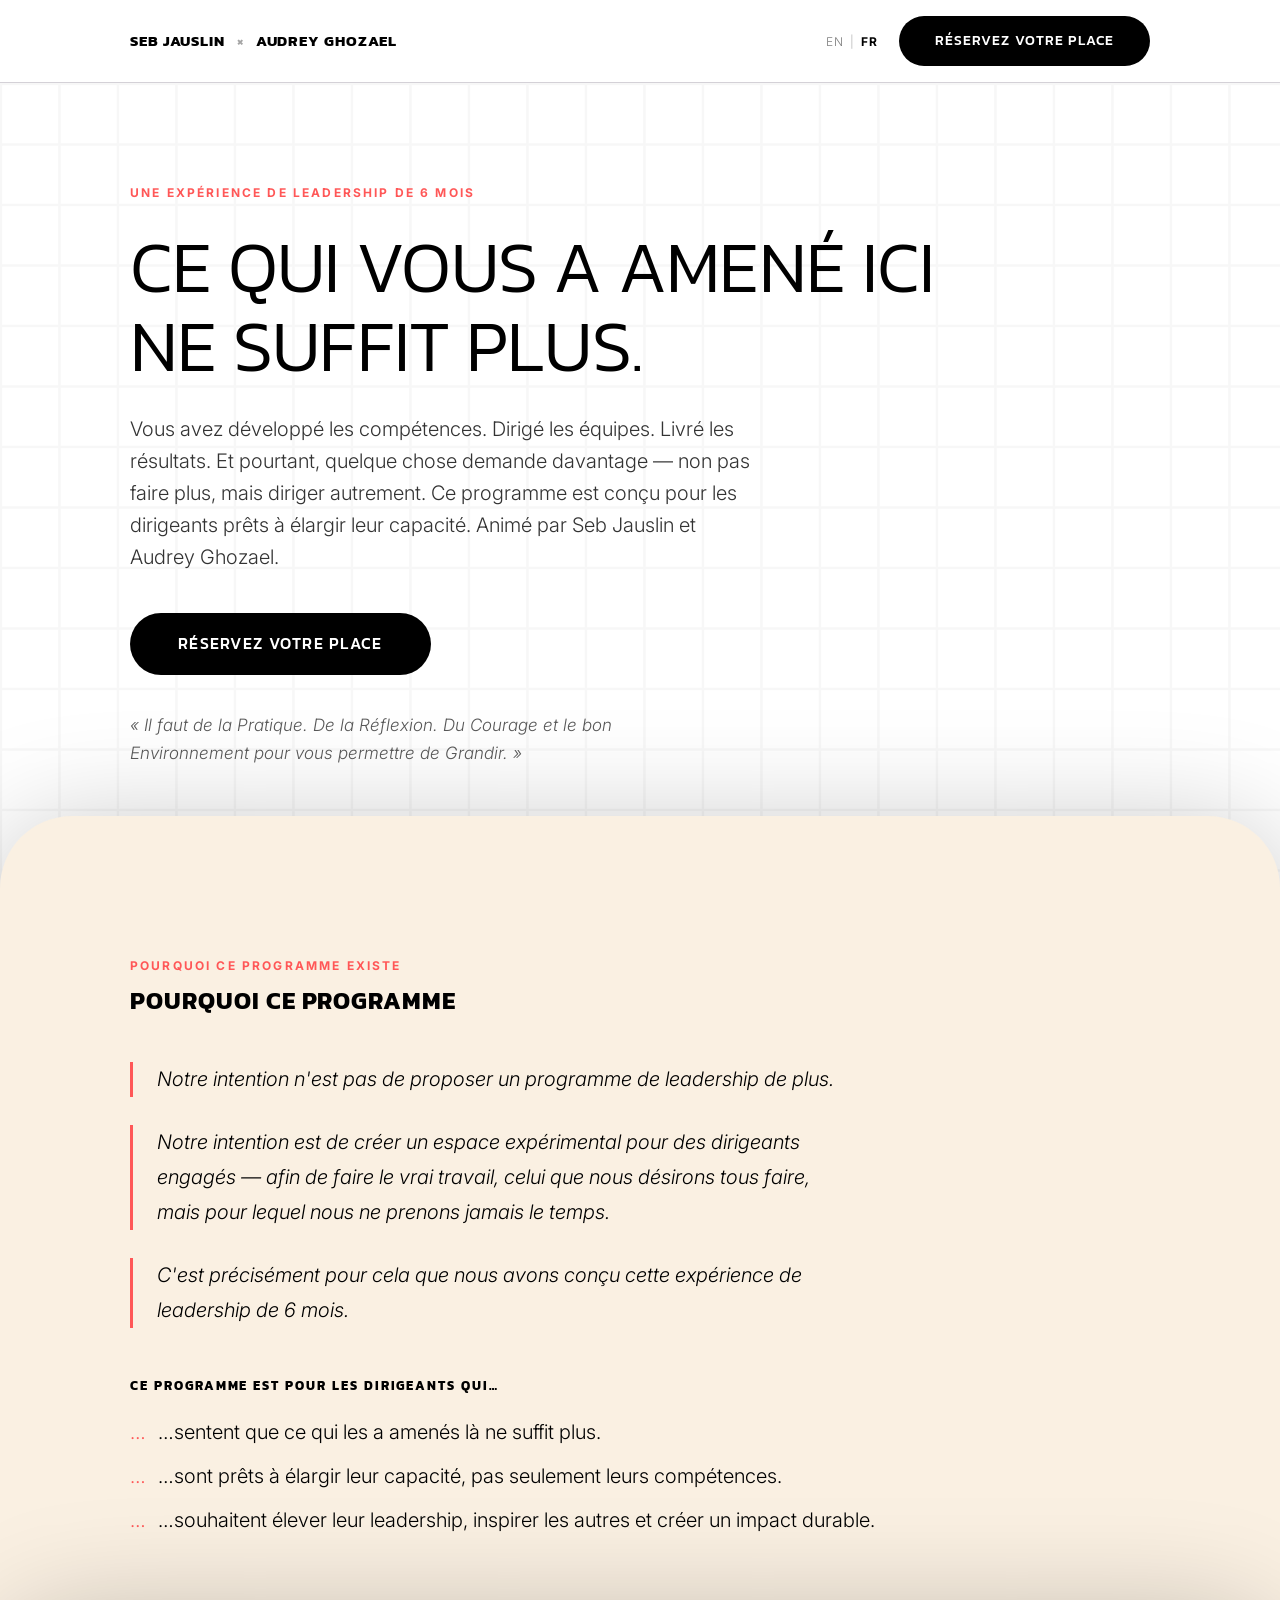
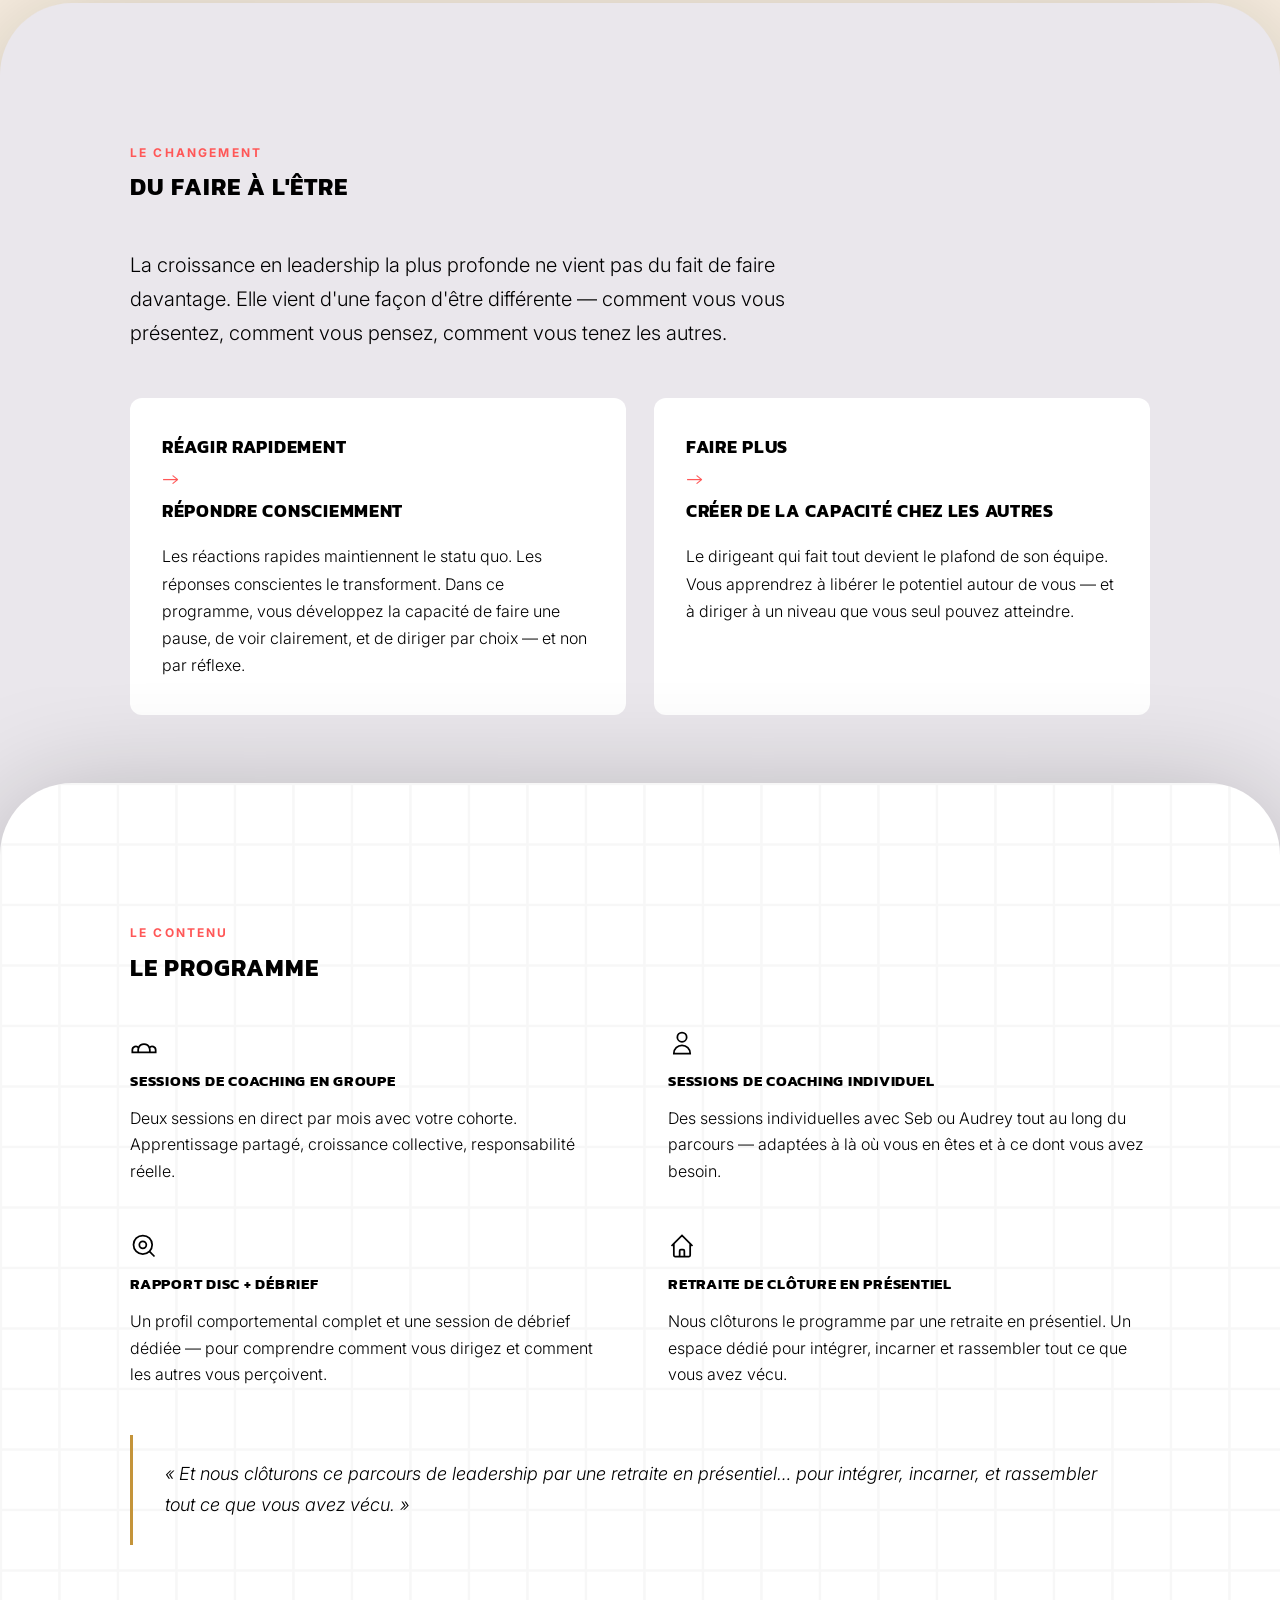
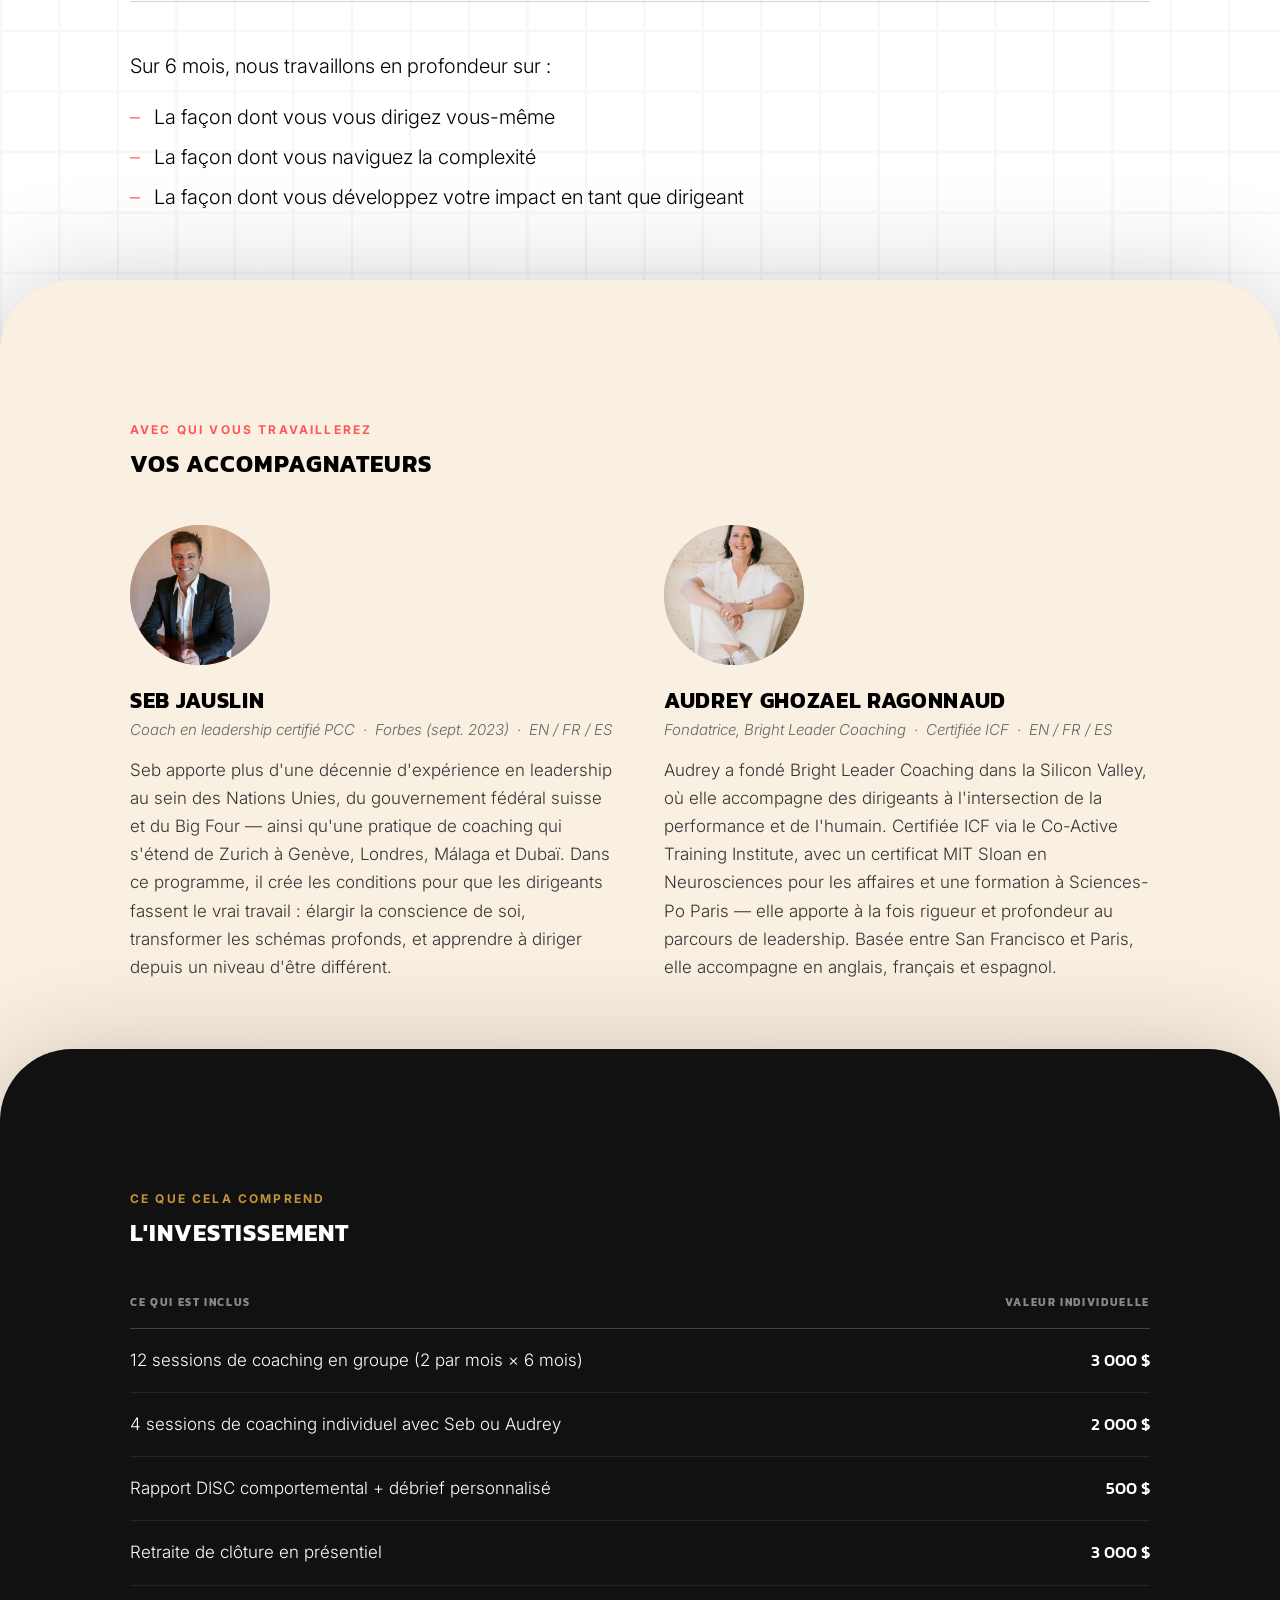
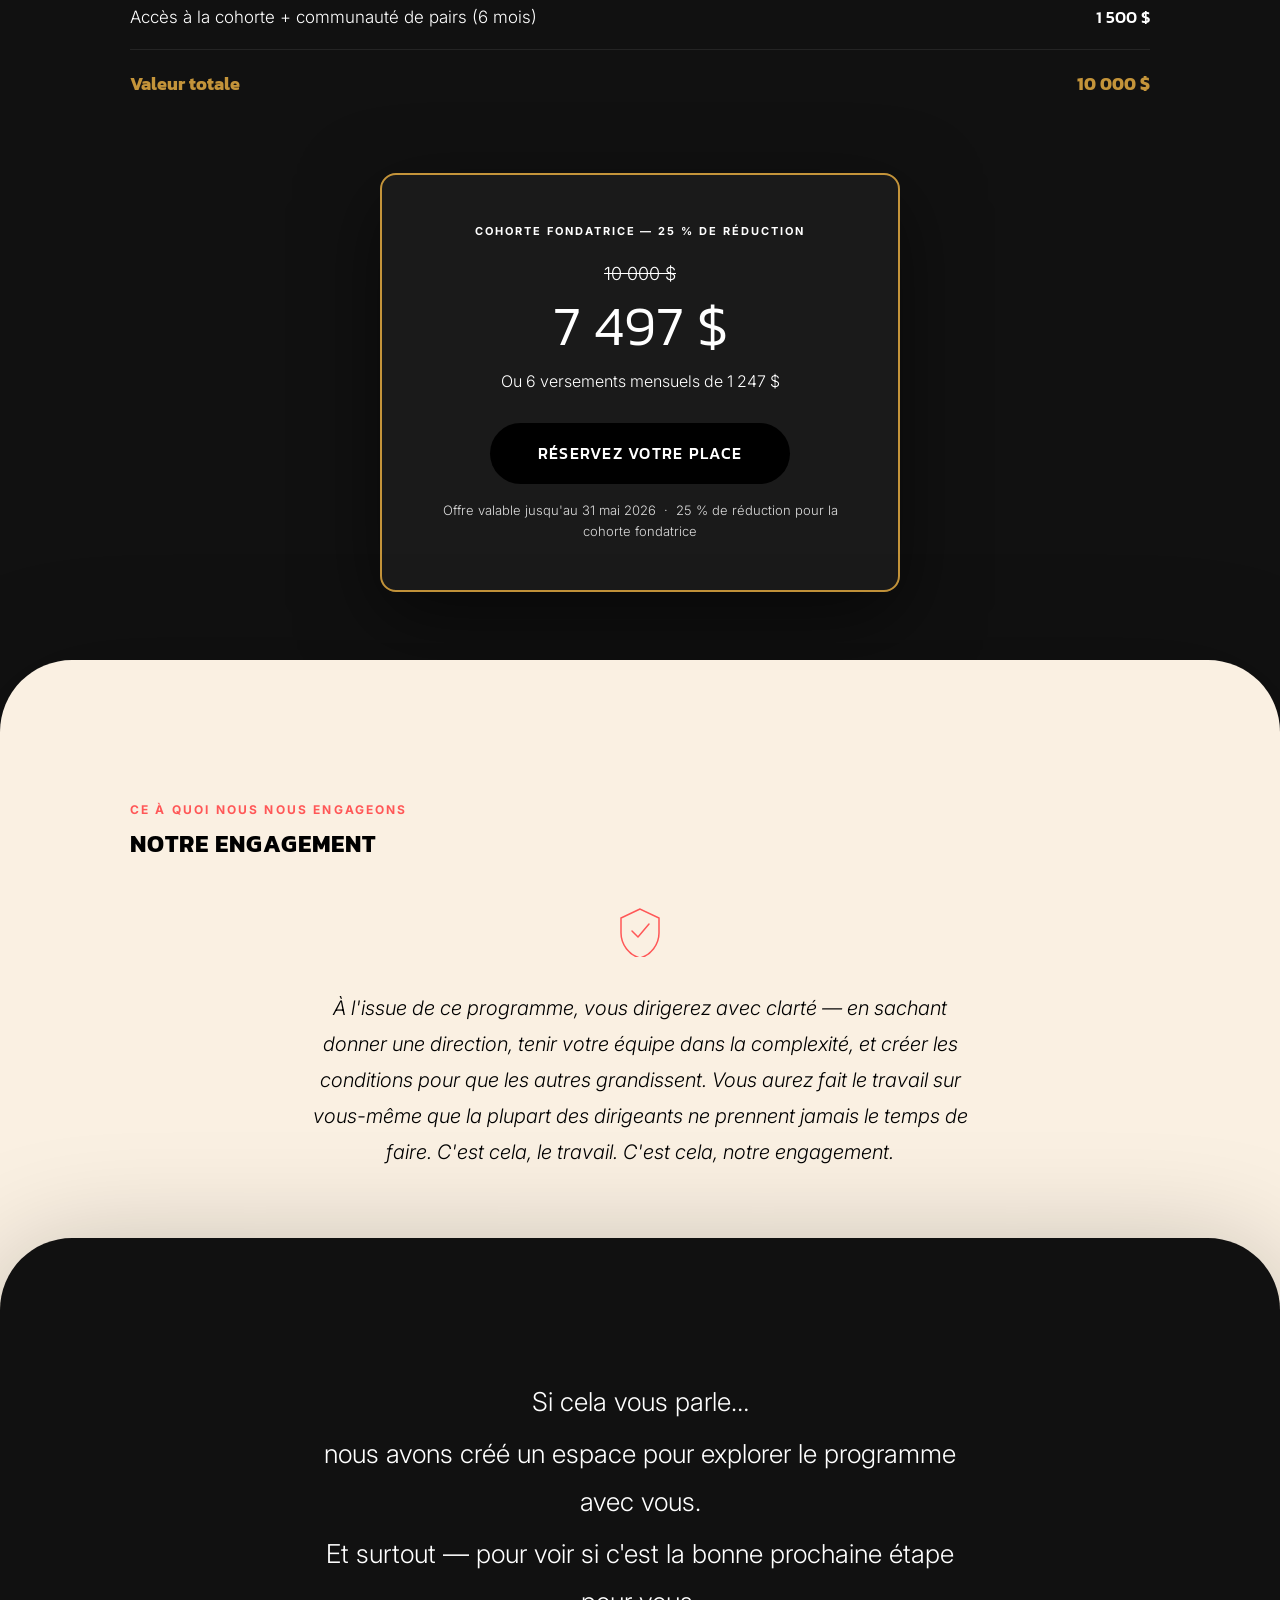
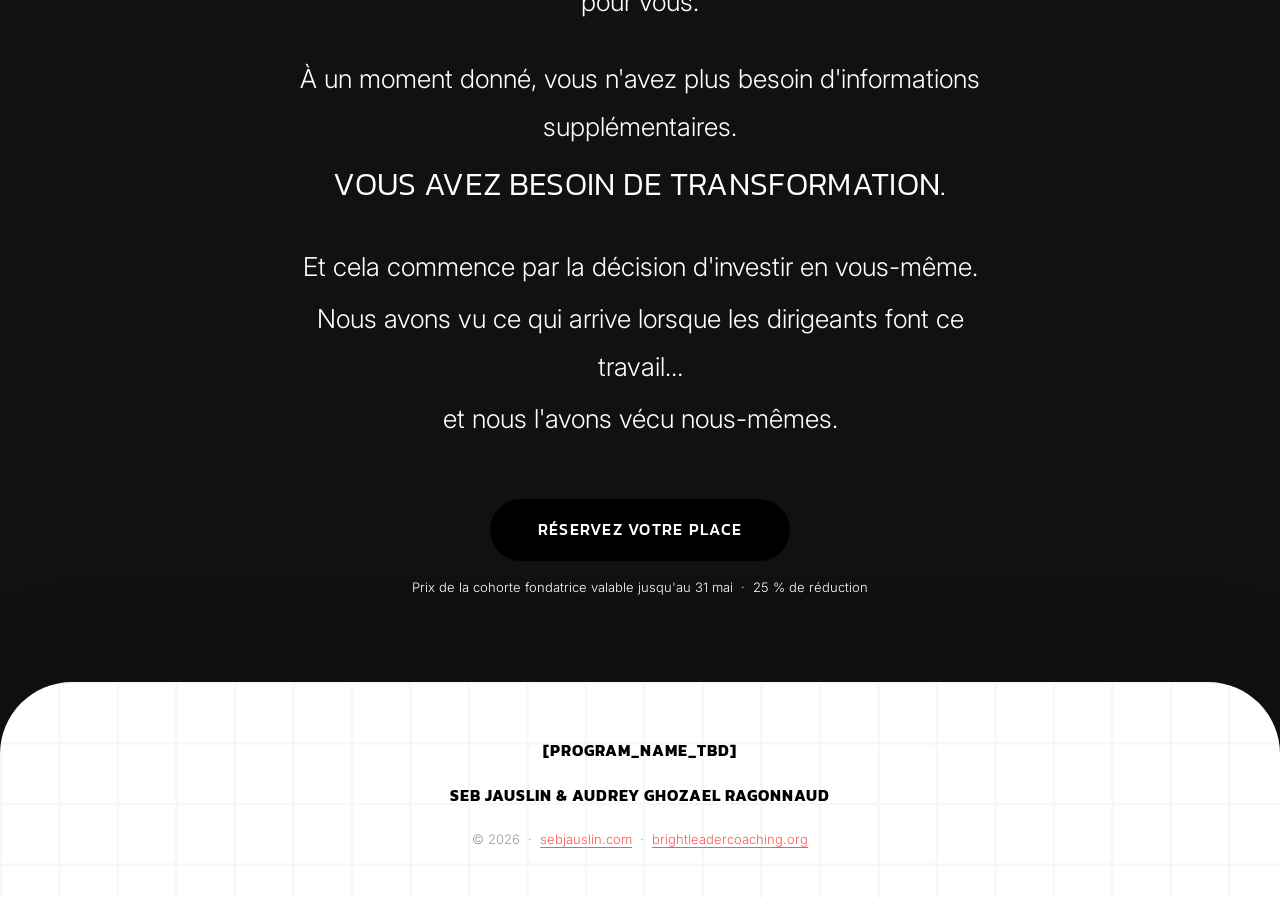
==== fr/index.html @ ff9fa248 "New design focusing on 6 Month program Sales Page. Reestructure and French page" ====
<!DOCTYPE html>
<html lang="fr">
<head>
  <meta charset="UTF-8">
  <meta name="viewport" content="width=device-width, initial-scale=1.0">
  <title>[PROGRAM_NAME_TBD] — Seb Jauslin &amp; Audrey Ghozael</title>
  <meta name="description" content="Une expérience de leadership de 6 mois pour les dirigeants prêts à développer leur capacité. Animée par Seb Jauslin et Audrey Ghozael Ragonnaud.">

  <!-- Fonts: Kanit (headings/buttons) + Inter (body) -->
  <link rel="preconnect" href="https://fonts.googleapis.com">
  <link rel="preconnect" href="https://fonts.gstatic.com" crossorigin>
  <link href="https://fonts.googleapis.com/css2?family=Kanit:ital,wght@0,300;0,500;0,700;1,300&family=Inter:wght@300;400;700&display=swap" rel="stylesheet">

  <link rel="stylesheet" href="../styles.css">
</head>
<body>

  <!-- BARRE D'ANNONCE -->
  <div class="announcement-bar" role="status" aria-live="polite">
    <div class="announcement-bar__inner">
      <span class="announcement-bar__text">Cohorte fondatrice — 25&nbsp;% de réduction jusqu'au 31 mai 2026</span>
      <span class="mini-countdown" data-countdown aria-label="Temps restant"></span>
      <a href="[CHECKOUT_URL_TBD]" class="announcement-bar__cta">RÉSERVEZ VOTRE PLACE →</a>
      <button class="announcement-bar__dismiss" aria-label="Fermer l'annonce">×</button>
    </div>
  </div>

  <!-- EN-TÊTE -->
  <header class="site-header" role="banner">
    <div class="container">
      <span class="site-wordmark" aria-label="Seb Jauslin et Audrey Ghozael">
        SEB JAUSLIN <span class="separator" aria-hidden="true">×</span> AUDREY GHOZAEL
      </span>
      <div class="site-header__nav">
        <div class="lang-switcher" aria-label="Langue">
          <a href="../index.html" lang="en" hreflang="en">EN</a>
          <span class="lang-switcher__sep" aria-hidden="true">|</span>
          <strong aria-current="true">FR</strong>
        </div>
        <a href="[CHECKOUT_URL_TBD]" class="btn">RÉSERVEZ VOTRE PLACE</a>
      </div>
    </div>
  </header>

  <main>

    <!-- =================== HERO =================== -->
    <section id="hero" class="section section--white" aria-labelledby="hero-heading">
      <div class="container">

        <p class="eyebrow hero__eyebrow">Une expérience de leadership de 6 mois</p>

        <h1 id="hero-heading" class="hero__h1">
          Ce qui vous a amené ici<br>
          ne suffit plus.
        </h1>

        <p class="hero__sub">
          Vous avez développé les compétences. Dirigé les équipes. Livré les résultats.
          Et pourtant, quelque chose demande davantage — non pas faire plus, mais diriger autrement.
          Ce programme est conçu pour les dirigeants prêts à élargir leur capacité.
          Animé par Seb Jauslin et Audrey Ghozael.
        </p>

        <a href="[CHECKOUT_URL_TBD]" class="btn btn--large">RÉSERVEZ VOTRE PLACE</a>

        <blockquote class="hero__quote">
          « Il faut de la Pratique. De la Réflexion. Du Courage et le bon Environnement pour vous permettre de Grandir. »
        </blockquote>

      </div>
    </section>

    <!-- =================== MANIFESTE =================== -->
    <section id="manifesto" class="section section--cream section--stacked" aria-labelledby="manifesto-heading">
      <div class="container">

        <div class="section__header">
          <p class="eyebrow">Pourquoi ce programme existe</p>
          <h2 id="manifesto-heading">POURQUOI CE PROGRAMME</h2>
        </div>

        <div class="manifesto__quotes">
          <blockquote>Notre intention n'est pas de proposer un programme de leadership de plus.</blockquote>
          <blockquote>Notre intention est de créer un espace expérimental pour des dirigeants engagés — afin de faire le vrai travail, celui que nous désirons tous faire, mais pour lequel nous ne prenons jamais le temps.</blockquote>
          <blockquote>C'est précisément pour cela que nous avons conçu cette expérience de leadership de 6 mois.</blockquote>
        </div>

        <div class="this-is-for">
          <p class="this-is-for__title">Ce programme est pour les dirigeants qui…</p>
          <ul class="this-is-for__list" role="list">
            <li>…sentent que ce qui les a amenés là ne suffit plus.</li>
            <li>…sont prêts à élargir leur capacité, pas seulement leurs compétences.</li>
            <li>…souhaitent élever leur leadership, inspirer les autres et créer un impact durable.</li>
          </ul>
        </div>

      </div>
    </section>

    <!-- =================== DU FAIRE À L'ÊTRE =================== -->
    <section id="being" class="section section--lavender section--stacked" aria-labelledby="being-heading">
      <div class="container">

        <div class="section__header">
          <p class="eyebrow">Le changement</p>
          <h2 id="being-heading">DU FAIRE À L'ÊTRE</h2>
        </div>

        <p class="being__intro">
          La croissance en leadership la plus profonde ne vient pas du fait de faire davantage.
          Elle vient d'une façon d'être différente — comment vous vous présentez, comment vous pensez, comment vous tenez les autres.
        </p>

        <div class="shift-cards">

          <div class="shift-card">
            <div class="shift-card__headline">
              Réagir rapidement
              <span class="shift-card__arrow">→</span>
              Répondre consciemment
            </div>
            <p>
              Les réactions rapides maintiennent le statu quo. Les réponses conscientes le transforment.
              Dans ce programme, vous développez la capacité de faire une pause, de voir clairement, et de diriger par choix — et non par réflexe.
            </p>
          </div>

          <div class="shift-card">
            <div class="shift-card__headline">
              Faire plus
              <span class="shift-card__arrow">→</span>
              Créer de la capacité chez les autres
            </div>
            <p>
              Le dirigeant qui fait tout devient le plafond de son équipe.
              Vous apprendrez à libérer le potentiel autour de vous — et à diriger à un niveau que vous seul pouvez atteindre.
            </p>
          </div>

        </div>
      </div>
    </section>

    <!-- =================== LE PROGRAMME =================== -->
    <section id="inside" class="section section--white section--stacked" aria-labelledby="inside-heading">
      <div class="container">

        <div class="section__header">
          <p class="eyebrow">Le contenu</p>
          <h2 id="inside-heading">LE PROGRAMME</h2>
        </div>

        <div class="program-grid">

          <div class="program-item">
            <svg class="program-item__icon" viewBox="0 0 24 24" fill="none" stroke="currentColor" stroke-width="1.5" aria-hidden="true">
              <path d="M17 20h5v-2a3 3 0 00-5.356-1.857M17 20H7m10 0v-2c0-.656-.126-1.283-.356-1.857M7 20H2v-2a3 3 0 015.356-1.857M7 20v-2c0-.656.126-1.283.356-1.857m0 0a5.002 5.002 0 019.288 0"/>
            </svg>
            <div class="program-item__title">Sessions de coaching en groupe</div>
            <p>Deux sessions en direct par mois avec votre cohorte. Apprentissage partagé, croissance collective, responsabilité réelle.</p>
          </div>

          <div class="program-item">
            <svg class="program-item__icon" viewBox="0 0 24 24" fill="none" stroke="currentColor" stroke-width="1.5" aria-hidden="true">
              <path d="M16 7a4 4 0 11-8 0 4 4 0 018 0zM12 14a7 7 0 00-7 7h14a7 7 0 00-7-7z"/>
            </svg>
            <div class="program-item__title">Sessions de coaching individuel</div>
            <p>Des sessions individuelles avec Seb ou Audrey tout au long du parcours — adaptées à là où vous en êtes et à ce dont vous avez besoin.</p>
          </div>

          <div class="program-item">
            <svg class="program-item__icon" viewBox="0 0 24 24" fill="none" stroke="currentColor" stroke-width="1.5" aria-hidden="true">
              <circle cx="11" cy="11" r="8"/><path d="M21 21l-4.35-4.35"/><circle cx="11" cy="11" r="3"/>
            </svg>
            <div class="program-item__title">Rapport DISC + débrief</div>
            <p>Un profil comportemental complet et une session de débrief dédiée — pour comprendre comment vous dirigez et comment les autres vous perçoivent.</p>
          </div>

          <div class="program-item">
            <svg class="program-item__icon" viewBox="0 0 24 24" fill="none" stroke="currentColor" stroke-width="1.5" aria-hidden="true">
              <path d="M3 12l2-2m0 0l7-7 7 7M5 10v10a1 1 0 001 1h3m10-11l2 2m-2-2v10a1 1 0 01-1 1h-3m-6 0a1 1 0 001-1v-4a1 1 0 011-1h2a1 1 0 011 1v4a1 1 0 001 1m-6 0h6"/>
            </svg>
            <div class="program-item__title">Retraite de clôture en présentiel</div>
            <p>Nous clôturons le programme par une retraite en présentiel. Un espace dédié pour intégrer, incarner et rassembler tout ce que vous avez vécu.</p>
          </div>

        </div>

        <blockquote class="program-quote">
          « Et nous clôturons ce parcours de leadership par une retraite en présentiel… pour intégrer, incarner, et rassembler tout ce que vous avez vécu. »
        </blockquote>

        <div class="program-pillars">
          <p class="program-pillars__intro">Sur 6 mois, nous travaillons en profondeur sur :</p>
          <ul class="program-pillars__list" role="list">
            <li>La façon dont vous vous dirigez vous-même</li>
            <li>La façon dont vous naviguez la complexité</li>
            <li>La façon dont vous développez votre impact en tant que dirigeant</li>
          </ul>
        </div>

      </div>
    </section>

    <!-- =================== VOS ACCOMPAGNATEURS =================== -->
    <section id="guides" class="section section--cream section--stacked" aria-labelledby="guides-heading">
      <div class="container">

        <div class="section__header">
          <p class="eyebrow">Avec qui vous travaillerez</p>
          <h2 id="guides-heading">VOS ACCOMPAGNATEURS</h2>
        </div>

        <div class="hosts-grid">

          <article class="host-card" aria-label="Seb Jauslin">
            <div class="host-card__photo-wrap">
              <div class="host-card__photo-placeholder" aria-hidden="true">SJ</div>
              <img
                class="host-card__photo"
                src="../assets/seb.jpg"
                alt="Seb Jauslin"
                width="400"
                height="400"
                loading="lazy"
                onerror="this.style.display='none'"
              >
            </div>
            <h3 class="host-card__name">Seb Jauslin</h3>
            <p class="host-card__creds">Coach en leadership certifié PCC &nbsp;·&nbsp; Forbes (sept. 2023) &nbsp;·&nbsp; EN / FR / ES</p>
            <p class="host-card__bio">
              Seb apporte plus d'une décennie d'expérience en leadership au sein des Nations Unies, du gouvernement fédéral suisse et du Big Four — ainsi qu'une pratique de coaching qui s'étend de Zurich à Genève, Londres, Málaga et Dubaï.
              Dans ce programme, il crée les conditions pour que les dirigeants fassent le vrai travail : élargir la conscience de soi, transformer les schémas profonds, et apprendre à diriger depuis un niveau d'être différent.
            </p>
          </article>

          <article class="host-card" aria-label="Audrey Ghozael Ragonnaud">
            <div class="host-card__photo-wrap">
              <div class="host-card__photo-placeholder" aria-hidden="true">AG</div>
              <img
                class="host-card__photo"
                src="../assets/audrey.jpg"
                alt="Audrey Ghozael Ragonnaud"
                width="400"
                height="400"
                loading="lazy"
                onerror="this.style.display='none'"
              >
            </div>
            <h3 class="host-card__name">Audrey Ghozael Ragonnaud</h3>
            <p class="host-card__creds">Fondatrice, Bright Leader Coaching &nbsp;·&nbsp; Certifiée ICF &nbsp;·&nbsp; EN / FR / ES</p>
            <p class="host-card__bio">
              Audrey a fondé Bright Leader Coaching dans la Silicon Valley, où elle accompagne des dirigeants à l'intersection de la performance et de l'humain.
              Certifiée ICF via le Co-Active Training Institute, avec un certificat MIT Sloan en Neurosciences pour les affaires et une formation à Sciences-Po Paris — elle apporte à la fois rigueur et profondeur au parcours de leadership.
              Basée entre San Francisco et Paris, elle accompagne en anglais, français et espagnol.
            </p>
          </article>

        </div>
      </div>
    </section>

    <!-- =================== L'INVESTISSEMENT =================== -->
    <section id="investment" class="section section--dark section--stacked" aria-labelledby="investment-heading">
      <div class="container">

        <div class="section__header">
          <p class="eyebrow">Ce que cela comprend</p>
          <h2 id="investment-heading">L'INVESTISSEMENT</h2>
        </div>

        <table class="value-stack" aria-label="Détail de la valeur du programme">
          <thead>
            <tr>
              <th scope="col">Ce qui est inclus</th>
              <th scope="col">Valeur individuelle</th>
            </tr>
          </thead>
          <tbody>
            <tr>
              <td>12 sessions de coaching en groupe (2 par mois &times; 6 mois)</td>
              <td>3&nbsp;000&nbsp;$</td>
            </tr>
            <tr>
              <td>4 sessions de coaching individuel avec Seb ou Audrey</td>
              <td>2&nbsp;000&nbsp;$</td>
            </tr>
            <tr>
              <td>Rapport DISC comportemental + débrief personnalisé</td>
              <td>500&nbsp;$</td>
            </tr>
            <tr>
              <td>Retraite de clôture en présentiel</td>
              <td>3&nbsp;000&nbsp;$</td>
            </tr>
            <tr>
              <td>Accès à la cohorte + communauté de pairs (6 mois)</td>
              <td>1&nbsp;500&nbsp;$</td>
            </tr>
          </tbody>
          <tfoot>
            <tr class="total">
              <td>Valeur totale</td>
              <td>10&nbsp;000&nbsp;$</td>
            </tr>
          </tfoot>
        </table>

        <div class="price-card">
          <p class="price-card__label">Cohorte fondatrice &mdash; 25&nbsp;% de réduction</p>
          <p class="price-card__original"><del>10&nbsp;000&nbsp;$</del></p>
          <p class="price-card__price">7&nbsp;497&nbsp;$</p>
          <p class="price-card__plan">Ou 6 versements mensuels de 1&nbsp;247&nbsp;$</p>
          <div class="price-card__countdown">
            <span class="mini-countdown" data-countdown aria-label="Temps restant avant la fin de l'offre"></span>
          </div>
          <a href="[CHECKOUT_URL_TBD]" class="btn btn--large">RÉSERVEZ VOTRE PLACE</a>
          <p class="price-card__caption">Offre valable jusqu'au 31 mai 2026 &nbsp;&middot;&nbsp; 25&nbsp;% de réduction pour la cohorte fondatrice</p>
        </div>

      </div>
    </section>

    <!-- =================== NOTRE ENGAGEMENT =================== -->
    <section id="promise" class="section section--cream section--stacked" aria-labelledby="promise-heading">
      <div class="container">

        <div class="section__header">
          <p class="eyebrow">Ce à quoi nous nous engageons</p>
          <h2 id="promise-heading">NOTRE ENGAGEMENT</h2>
        </div>

        <div class="guarantee">
          <div class="guarantee__icon" aria-hidden="true">
            <svg width="52" height="52" viewBox="0 0 52 52" fill="none" stroke="currentColor" stroke-width="1.5">
              <path d="M26 4L7 13v15c0 11.4 8.1 22.1 19 25 10.9-2.9 19-13.6 19-25V13L26 4z"/>
              <path d="M18 26l6 6 11-13" stroke-linecap="round" stroke-linejoin="round"/>
            </svg>
          </div>
          <blockquote>
            À l'issue de ce programme, vous dirigerez avec clarté — en sachant donner une direction, tenir votre équipe dans la complexité, et créer les conditions pour que les autres grandissent.
            Vous aurez fait le travail sur vous-même que la plupart des dirigeants ne prennent jamais le temps de faire.
            C'est cela, le travail. C'est cela, notre engagement.
          </blockquote>
        </div>

      </div>
    </section>

    <!-- =================== APPEL À L'ACTION FINAL =================== -->
    <section id="final-cta" class="section section--dark section--stacked">
      <div class="container">

        <div class="final-cta__poem">
          <p>Si cela vous parle…</p>
          <p>nous avons créé un espace pour explorer le programme avec vous.</p>
          <p>Et surtout — pour voir si c'est la bonne prochaine étape pour vous.</p>
          <span class="poem__break" aria-hidden="true"></span>
          <p>À un moment donné, vous n'avez plus besoin d'informations supplémentaires.</p>
          <p><strong>Vous avez besoin de transformation.</strong></p>
          <span class="poem__break" aria-hidden="true"></span>
          <p>Et cela commence par la décision d'investir en vous-même.</p>
          <p>Nous avons vu ce qui arrive lorsque les dirigeants font ce travail…</p>
          <p>et nous l'avons vécu nous-mêmes.</p>
        </div>

        <div class="final-cta__actions">
          <a href="[CHECKOUT_URL_TBD]" class="btn btn--large">RÉSERVEZ VOTRE PLACE</a>
          <p class="final-cta__caption">Prix de la cohorte fondatrice valable jusqu'au 31 mai &nbsp;&middot;&nbsp; 25&nbsp;% de réduction</p>
          <div class="final-cta__countdown">
            <span class="mini-countdown" data-countdown aria-label="Temps restant"></span>
          </div>
        </div>

      </div>
    </section>

  </main>

  <!-- =================== PIED DE PAGE =================== -->
  <footer class="site-footer" role="contentinfo">
    <div class="container">
      <p class="site-footer__name">[PROGRAM_NAME_TBD]</p>
      <p class="site-footer__hosts">Seb Jauslin &amp; Audrey Ghozael Ragonnaud</p>
      <p class="site-footer__copy">
        &copy; 2026
        &nbsp;&middot;&nbsp;
        <a href="https://sebjauslin.com" target="_blank" rel="noopener">sebjauslin.com</a>
        &nbsp;&middot;&nbsp;
        <a href="https://brightleadercoaching.org" target="_blank" rel="noopener">brightleadercoaching.org</a>
      </p>
    </div>
  </footer>

  <script src="../script.js"></script>
</body>
</html>
---- styles.css ----
/* ===========================
   DESIGN TOKENS
   =========================== */
:root {
  --white:        #FFFFFF;
  --cream:        #faf0e2;
  --lavender:     #eae7ec;
  --black:        #000000;
  --accent:       #FF5757;
  --accent-dark:  #C21A1A;
  --accent-gold:  #C4943A;
  --dark:         #111111;
  --border:       #D4D1D7;
  --shadow:       0px 17px 117px rgba(0, 0, 0, 0.25);

  --font-heading: 'Kanit', Helvetica, Arial, sans-serif;
  --font-body:    'Inter', Helvetica, Arial, sans-serif;

  --max-w: 1100px;
  --section-pad: 140px;
  --section-pad-mobile: 80px;
  --radius-stack: 72px 72px 0 0;

  --bar-h: 44px;
}

/* ===========================
   RESET
   =========================== */
*, *::before, *::after {
  box-sizing: border-box;
  margin: 0;
  padding: 0;
}

html {
  scroll-behavior: smooth;
}

body {
  font-family: var(--font-body);
  font-weight: 300;
  font-size: 18px;
  line-height: 1.6;
  color: var(--black);
  background: var(--white);
  -webkit-font-smoothing: antialiased;
}

img {
  display: block;
  max-width: 100%;
}

a {
  color: inherit;
  text-decoration: none;
}

/* ===========================
   TYPOGRAPHY
   =========================== */
h1, h2, h3 {
  font-family: var(--font-heading);
  line-height: 1.1;
}

h1 {
  font-weight: 300;
  font-size: clamp(38px, 6vw, 64px);
  text-transform: uppercase;
  letter-spacing: -0.01em;
}

h2 {
  font-weight: 700;
  font-size: clamp(20px, 2.5vw, 24px);
  text-transform: uppercase;
  letter-spacing: 0.04em;
}

p {
  font-family: var(--font-body);
  font-weight: 300;
  font-size: clamp(17px, 1.6vw, 20px);
  line-height: 1.6;
}

/* ===========================
   LAYOUT HELPERS
   =========================== */
.container {
  max-width: var(--max-w);
  margin: 0 auto;
  padding: 0 40px;
}

@media (max-width: 480px) {
  .container {
    padding: 0 24px;
  }
}

/* ===========================
   BUTTON
   =========================== */
.btn {
  display: inline-block;
  background: var(--black);
  color: var(--white);
  font-family: var(--font-heading);
  font-weight: 500;
  font-size: 14px;
  text-transform: uppercase;
  letter-spacing: 0.08em;
  border-radius: 44px;
  padding: 14px 36px;
  border: none;
  cursor: pointer;
  transition: background 0.2s ease, transform 0.15s ease;
  white-space: nowrap;
}

.btn:hover {
  background: var(--accent);
  transform: translateY(-1px);
}

.btn--large {
  font-size: 16px;
  padding: 18px 48px;
}

/* ===========================
   EYEBROW
   =========================== */
.eyebrow {
  font-family: var(--font-body);
  font-weight: 700;
  font-size: 12px;
  text-transform: uppercase;
  letter-spacing: 0.18em;
  color: var(--accent);
}

/* ===========================
   HEADER
   =========================== */
.site-header {
  position: sticky;
  top: var(--bar-h, 44px);
  z-index: 100;
  background: rgba(255, 255, 255, 0.92);
  backdrop-filter: blur(8px);
  -webkit-backdrop-filter: blur(8px);
  border-bottom: 1px solid var(--border);
}

.site-header .container {
  display: flex;
  align-items: center;
  justify-content: space-between;
  gap: 16px;
  padding-top: 16px;
  padding-bottom: 16px;
}

.site-header__logo {
  flex-shrink: 0;
}

.site-header__logo img {
  height: 40px;
  width: auto;
}

@media (max-width: 480px) {
  .site-header .container {
    flex-direction: column;
    align-items: flex-start;
    gap: 12px;
    padding-top: 16px;
    padding-bottom: 16px;
  }

  .site-header__logo img {
    height: 32px;
  }

  .site-header .btn {
    font-size: 12px;
    padding: 11px 24px;
  }
}

/* ===========================
   SECTION BASE + STACKING
   =========================== */
.section {
  position: relative;
  padding: var(--section-pad) 0;
}

.section--white {
  background-color: var(--white);
  background-image: url(assets/grid-tile.png);
  background-repeat: repeat;
}

.section--cream {
  background-color: var(--cream);
}

.section--lavender {
  background-color: var(--lavender);
}

.section--stacked {
  border-radius: var(--radius-stack);
  overflow: hidden;
  margin-top: -72px;
  box-shadow: var(--shadow);
}

@media (max-width: 768px) {
  .section {
    padding: var(--section-pad-mobile) 0;
  }
}

/* ===========================
   HERO SECTION
   =========================== */
#hero {
  padding-top: 100px;
  padding-bottom: 120px;
}

.hero__eyebrow {
  margin-bottom: 24px;
}

.hero__h1 {
  margin-bottom: 28px;
}

.hero__subhead {
  max-width: 620px;
  margin-bottom: 40px;
  color: #333;
}

.hero__meta {
  display: flex;
  align-items: center;
  gap: 10px;
  flex-wrap: wrap;
  margin-top: 16px;
}

.hero__meta-badge {
  display: inline-flex;
  align-items: center;
  gap: 8px;
  background: rgba(0, 0, 0, 0.06);
  border-radius: 100px;
  padding: 8px 18px;
  font-family: var(--font-body);
  font-weight: 400;
  font-size: 14px;
  color: #444;
  letter-spacing: 0.02em;
}

.hero__meta-badge svg {
  flex-shrink: 0;
}

.hero__meta-countdown {
  font-family: var(--font-heading);
  font-weight: 500;
  font-size: 13px;
  text-transform: uppercase;
  letter-spacing: 0.1em;
  color: var(--accent);
  background: rgba(255, 87, 87, 0.08);
  border-radius: 100px;
  padding: 8px 18px;
}

@media (max-width: 768px) {
  #hero {
    padding-top: 60px;
    padding-bottom: 80px;
  }
}

/* ===========================
   HOSTS SECTION
   =========================== */
#hosts .section__header {
  margin-bottom: 56px;
}

.hosts-grid {
  display: grid;
  grid-template-columns: 1fr 1fr;
  gap: 48px;
}

@media (max-width: 768px) {
  .hosts-grid {
    grid-template-columns: 1fr;
    gap: 48px;
  }
}

.host-card {
  display: flex;
  flex-direction: column;
  align-items: flex-start;
  gap: 0;
}

.host-card__photo-wrap {
  position: relative;
  width: 140px;
  height: 140px;
  border-radius: 50%;
  overflow: hidden;
  background: #d4d0cc;
  margin-bottom: 24px;
  flex-shrink: 0;
}

.host-card__photo {
  position: absolute;
  inset: 0;
  width: 100%;
  height: 100%;
  object-fit: cover;
}

.host-card__photo-placeholder {
  width: 100%;
  height: 100%;
  display: flex;
  align-items: center;
  justify-content: center;
  font-family: var(--font-heading);
  font-weight: 700;
  font-size: 36px;
  color: rgba(0,0,0,0.25);
  background: #ccc9c4;
}

.host-card__name {
  font-family: var(--font-heading);
  font-weight: 700;
  font-size: 22px;
  text-transform: uppercase;
  letter-spacing: 0.03em;
  margin-bottom: 6px;
}

.host-card__creds {
  font-family: var(--font-body);
  font-weight: 300;
  font-style: italic;
  font-size: 15px;
  color: #666;
  margin-bottom: 16px;
  line-height: 1.4;
}

.host-card__bio {
  font-size: 17px;
  line-height: 1.65;
  color: #333;
}

/* ===========================
   ABOUT / EVENT SECTION
   =========================== */
#event .section__header {
  margin-bottom: 40px;
}

.event__intro {
  max-width: 720px;
  margin-bottom: 56px;
  font-size: 18px;
  line-height: 1.7;
  color: #333;
}

.takeaways-label {
  font-family: var(--font-heading);
  font-weight: 700;
  font-size: 14px;
  text-transform: uppercase;
  letter-spacing: 0.14em;
  color: var(--black);
  margin-bottom: 28px;
}

.takeaways-list {
  list-style: none;
  display: flex;
  flex-direction: column;
  gap: 20px;
  margin-bottom: 64px;
}

.takeaways-list li {
  display: flex;
  align-items: flex-start;
  gap: 16px;
  font-size: 18px;
  line-height: 1.6;
  color: #333;
}

.takeaways-list li svg {
  flex-shrink: 0;
  margin-top: 3px;
}

.event__cta {
  display: flex;
  flex-direction: column;
  align-items: center;
  gap: 16px;
  text-align: center;
}

.event__cta-meta {
  font-family: var(--font-body);
  font-weight: 300;
  font-size: 15px;
  color: #666;
  letter-spacing: 0.04em;
}

/* ===========================
   FOOTER
   =========================== */
.site-footer {
  position: relative;
  z-index: 10;
  padding: 56px 0 48px;
  border-radius: var(--radius-stack);
  overflow: hidden;
  margin-top: -72px;
  box-shadow: var(--shadow);
  background-color: var(--white);
  background-image: url(assets/grid-tile.png);
  background-repeat: repeat;
}

.site-footer .container {
  display: flex;
  flex-direction: column;
  align-items: center;
  gap: 16px;
  text-align: center;
}

.site-footer__logo img {
  height: 36px;
  width: auto;
  margin-bottom: 8px;
}

.site-footer__hosts {
  font-family: var(--font-heading);
  font-weight: 700;
  font-size: 16px;
  text-transform: uppercase;
  letter-spacing: 0.06em;
  color: var(--black);
}

.site-footer__sub {
  font-family: var(--font-body);
  font-weight: 300;
  font-size: 14px;
  color: #666;
  letter-spacing: 0.04em;
}

.site-footer__link {
  font-family: var(--font-body);
  font-size: 14px;
  font-weight: 400;
  color: var(--accent);
  text-decoration: underline;
  text-underline-offset: 3px;
}

.site-footer__link:hover {
  color: var(--accent-dark);
}

.site-footer__copy {
  font-size: 13px;
  color: #999;
  margin-top: 4px;
}

/* ===========================
   SECTION HEADER UTILITY
   =========================== */
.section__header {
  margin-bottom: 48px;
}

.section__header .eyebrow {
  margin-bottom: 12px;
}

.section__header h2 {
  margin-bottom: 0;
}

/* ===========================
   Z-INDEX STACKING ORDER
   =========================== */
#hero        { z-index: 1; }
#manifesto   { z-index: 2; }
#being       { z-index: 3; }
#inside      { z-index: 4; }
#guides      { z-index: 5; }
#investment  { z-index: 6; }
#promise     { z-index: 7; }
#final-cta   { z-index: 8; }
.site-footer { z-index: 9; }

/* ===========================
   RESPONSIVE TWEAKS
   =========================== */
@media (max-width: 768px) {
  .hero__meta {
    flex-direction: column;
    align-items: flex-start;
  }

  .hosts-grid {
    grid-template-columns: 1fr;
  }

  .shift-cards {
    grid-template-columns: 1fr;
  }

  .program-grid {
    grid-template-columns: 1fr;
    gap: 32px;
  }
}

@media (max-width: 480px) {
  .announcement-bar__cta {
    display: none;
  }

  .price-card {
    padding: 32px 20px;
  }
}

@media (min-width: 1280px) {
  .hero__h1 {
    font-size: 72px;
  }
}

body {
  padding-top: var(--bar-h, 44px);
}

/* ===========================
   ANNOUNCEMENT BAR
   =========================== */
.announcement-bar {
  position: fixed;
  top: 0;
  left: 0;
  right: 0;
  z-index: 200;
  background: var(--dark);
  color: var(--white);
  font-family: var(--font-body);
  font-size: 13px;
  font-weight: 300;
}

.announcement-bar__inner {
  display: flex;
  align-items: center;
  justify-content: center;
  gap: 16px;
  flex-wrap: wrap;
  padding: 10px 40px;
}

.announcement-bar__text {
  white-space: nowrap;
}

.announcement-bar__cta {
  display: inline-block;
  font-family: var(--font-heading);
  font-size: 11px;
  font-weight: 500;
  text-transform: uppercase;
  letter-spacing: 0.1em;
  color: var(--dark);
  background: var(--accent-gold);
  border-radius: 44px;
  padding: 5px 14px;
  text-decoration: none;
  white-space: nowrap;
  transition: opacity 0.2s ease;
}

.announcement-bar__cta:hover {
  opacity: 0.85;
}

.announcement-bar__dismiss {
  background: none;
  border: none;
  color: var(--white);
  cursor: pointer;
  font-size: 18px;
  line-height: 1;
  padding: 2px 6px;
  opacity: 0.5;
  margin-left: 4px;
  transition: opacity 0.2s ease;
}

.announcement-bar__dismiss:hover {
  opacity: 1;
}

@media (max-width: 480px) {
  .announcement-bar__inner {
    padding: 10px 24px;
    gap: 10px;
  }

  .announcement-bar__text {
    white-space: normal;
    text-align: center;
    flex-basis: 100%;
  }
}

/* ===========================
   SITE WORDMARK
   =========================== */
.site-wordmark {
  font-family: var(--font-heading);
  font-weight: 700;
  font-size: 15px;
  text-transform: uppercase;
  letter-spacing: 0.06em;
  color: var(--black);
  flex-shrink: 0;
}

.site-wordmark .separator {
  opacity: 0.35;
  margin: 0 8px;
}

/* ===========================
   LANGUAGE SWITCHER
   =========================== */
.lang-switcher {
  display: flex;
  align-items: center;
  gap: 6px;
  font-family: var(--font-body);
  font-size: 12px;
  font-weight: 300;
  text-transform: uppercase;
  letter-spacing: 0.1em;
}

.lang-switcher a {
  color: var(--black);
  text-decoration: none;
  opacity: 0.5;
  transition: opacity 0.2s ease;
}

.lang-switcher a:hover {
  opacity: 1;
}

.lang-switcher strong {
  font-weight: 700;
}

.lang-switcher__sep {
  opacity: 0.3;
}

.site-header__nav {
  display: flex;
  align-items: center;
  gap: 20px;
}

@media (max-width: 480px) {
  .site-header__nav {
    gap: 12px;
  }

  .site-wordmark {
    font-size: 12px;
  }
}

/* ===========================
   DARK SECTION
   =========================== */
.section--dark {
  background: var(--dark);
  color: var(--white);
}

.section--dark h1,
.section--dark h2,
.section--dark h3,
.section--dark p,
.section--dark blockquote,
.section--dark li {
  color: var(--white);
}

.section--dark .eyebrow {
  color: var(--accent-gold);
}

.section--dark .section__header h2 {
  color: var(--white);
}

/* ===========================
   MINI COUNTDOWN
   =========================== */
.mini-countdown {
  font-family: var(--font-heading);
  font-weight: 500;
  font-size: 13px;
  letter-spacing: 0.08em;
  color: var(--accent-gold);
  white-space: nowrap;
}

/* ===========================
   HERO ADDITIONS
   =========================== */
.hero__sub {
  max-width: 620px;
  margin-bottom: 40px;
  color: #333;
  font-size: clamp(17px, 1.6vw, 20px);
  line-height: 1.6;
  font-weight: 300;
}

.hero__quote {
  margin-top: 36px;
  font-style: italic;
  font-size: clamp(15px, 1.4vw, 17px);
  font-weight: 300;
  opacity: 0.65;
  max-width: 580px;
  line-height: 1.7;
}

/* ===========================
   MANIFESTO SECTION
   =========================== */
.manifesto__quotes {
  max-width: 720px;
}

.manifesto__quotes blockquote {
  font-size: clamp(17px, 1.8vw, 20px);
  font-weight: 300;
  line-height: 1.75;
  font-style: italic;
  border-left: 3px solid var(--accent);
  padding-left: 24px;
  margin: 0 0 28px;
}

.this-is-for {
  margin-top: 48px;
}

.this-is-for__title {
  font-family: var(--font-heading);
  font-weight: 700;
  font-size: 13px;
  text-transform: uppercase;
  letter-spacing: 0.15em;
  margin-bottom: 20px;
}

.this-is-for__list {
  list-style: none;
  padding: 0;
  margin: 0;
  display: flex;
  flex-direction: column;
  gap: 14px;
}

.this-is-for__list li {
  font-size: clamp(17px, 1.8vw, 20px);
  font-weight: 300;
  padding-left: 28px;
  position: relative;
  line-height: 1.5;
}

.this-is-for__list li::before {
  content: '…';
  position: absolute;
  left: 0;
  color: var(--accent);
}

/* ===========================
   SHIFT CARDS (FROM DOING TO BEING)
   =========================== */
.being__intro {
  font-size: clamp(17px, 1.8vw, 20px);
  font-weight: 300;
  line-height: 1.7;
  max-width: 680px;
  margin-bottom: 0;
}

.shift-cards {
  display: grid;
  grid-template-columns: 1fr 1fr;
  gap: 28px;
  margin-top: 48px;
}

.shift-card {
  background: var(--white);
  padding: 36px 32px;
  border-radius: 12px;
}

.shift-card__headline {
  font-family: var(--font-heading);
  font-weight: 700;
  font-size: clamp(15px, 1.6vw, 18px);
  text-transform: uppercase;
  letter-spacing: 0.04em;
  margin-bottom: 20px;
  line-height: 1.4;
  display: flex;
  flex-direction: column;
  gap: 4px;
}

.shift-card__arrow {
  color: var(--accent);
  font-size: 22px;
  font-weight: 300;
}

.shift-card p {
  font-size: 16px;
  line-height: 1.7;
  font-weight: 300;
  margin: 0;
}

/* ===========================
   PROGRAM GRID (WHAT'S INSIDE)
   =========================== */
.program-grid {
  display: grid;
  grid-template-columns: 1fr 1fr;
  gap: 48px 56px;
}

.program-item {
  display: flex;
  flex-direction: column;
  gap: 12px;
}

.program-item__icon {
  width: 28px;
  height: 28px;
  flex-shrink: 0;
  color: var(--black);
}

.program-item__title {
  font-family: var(--font-heading);
  font-weight: 700;
  font-size: 15px;
  text-transform: uppercase;
  letter-spacing: 0.05em;
}

.program-item p {
  font-size: 16px;
  line-height: 1.65;
  font-weight: 300;
  margin: 0;
}

.program-quote {
  margin-top: 48px;
  padding: 24px 32px;
  border-left: 3px solid var(--accent-gold);
  font-style: italic;
  font-size: clamp(16px, 1.6vw, 18px);
  font-weight: 300;
  line-height: 1.7;
}

.program-pillars {
  margin-top: 56px;
  padding-top: 48px;
  border-top: 1px solid var(--border);
}

.program-pillars__intro {
  font-size: clamp(17px, 1.8vw, 20px);
  font-weight: 300;
  margin-bottom: 20px;
}

.program-pillars__list {
  list-style: none;
  padding: 0;
  margin: 0;
  display: flex;
  flex-direction: column;
  gap: 10px;
}

.program-pillars__list li {
  font-size: clamp(17px, 1.8vw, 20px);
  font-weight: 300;
  padding-left: 24px;
  position: relative;
  line-height: 1.5;
}

.program-pillars__list li::before {
  content: '–';
  position: absolute;
  left: 0;
  color: var(--accent);
}

/* ===========================
   VALUE STACK TABLE
   =========================== */
.value-stack {
  width: 100%;
  border-collapse: collapse;
  margin-bottom: 56px;
}

.value-stack th {
  font-family: var(--font-heading);
  font-weight: 700;
  font-size: 11px;
  text-transform: uppercase;
  letter-spacing: 0.15em;
  text-align: left;
  padding: 0 0 16px;
  border-bottom: 1px solid rgba(255, 255, 255, 0.2);
  color: rgba(255, 255, 255, 0.5);
}

.value-stack th:last-child {
  text-align: right;
}

.value-stack td {
  padding: 18px 0;
  font-size: clamp(15px, 1.5vw, 17px);
  font-weight: 300;
  border-bottom: 1px solid rgba(255, 255, 255, 0.08);
  vertical-align: top;
  color: var(--white);
}

.value-stack td:last-child {
  text-align: right;
  white-space: nowrap;
  font-family: var(--font-heading);
  font-weight: 500;
  padding-left: 24px;
}

.value-stack tr.total td {
  border-bottom: none;
  border-top: 1px solid rgba(255, 255, 255, 0.2);
  padding-top: 20px;
  font-family: var(--font-heading);
  font-weight: 700;
  font-size: clamp(16px, 1.6vw, 18px);
  color: var(--accent-gold);
}

@media (max-width: 480px) {
  .value-stack td,
  .value-stack th {
    font-size: 13px;
  }

  .value-stack td:last-child {
    padding-left: 12px;
  }
}

/* ===========================
   PRICE CARD
   =========================== */
.price-card {
  max-width: 520px;
  margin: 0 auto;
  border: 2px solid var(--accent-gold);
  border-radius: 16px;
  padding: 48px 40px;
  box-shadow: 0px 24px 80px rgba(0, 0, 0, 0.5);
  text-align: center;
  background: rgba(255, 255, 255, 0.04);
}

.price-card__label {
  font-family: var(--font-body);
  font-size: 11px;
  font-weight: 700;
  text-transform: uppercase;
  letter-spacing: 0.18em;
  color: var(--accent-gold);
  margin-bottom: 20px;
}

.price-card__original {
  font-size: 18px;
  font-weight: 300;
  color: rgba(255, 255, 255, 0.4);
  margin-bottom: 8px;
}

.price-card__original del {
  text-decoration: line-through;
}

.price-card__price {
  font-family: var(--font-heading);
  font-weight: 300;
  font-size: clamp(40px, 5vw, 56px);
  text-transform: uppercase;
  line-height: 1;
  margin-bottom: 16px;
  color: var(--white);
}

.price-card__plan {
  font-size: 16px;
  font-weight: 300;
  color: rgba(255, 255, 255, 0.6);
  margin-bottom: 28px;
}

.price-card__countdown {
  margin-bottom: 28px;
}

.price-card .mini-countdown {
  font-size: 16px;
}

.price-card__caption {
  font-size: 13px;
  font-weight: 300;
  color: var(--accent-gold);
  margin-top: 16px;
  opacity: 0.85;
}

/* ===========================
   GUARANTEE
   =========================== */
.guarantee {
  max-width: 680px;
  margin: 0 auto;
  text-align: center;
  display: flex;
  flex-direction: column;
  align-items: center;
  gap: 24px;
}

.guarantee__icon {
  color: var(--accent);
}

.guarantee blockquote {
  font-size: clamp(17px, 1.8vw, 20px);
  font-weight: 300;
  line-height: 1.8;
  font-style: italic;
  border: none;
  padding: 0;
  margin: 0;
}

/* ===========================
   FINAL CTA
   =========================== */
#final-cta .container {
  display: flex;
  flex-direction: column;
  align-items: center;
  gap: 56px;
}

.final-cta__poem {
  max-width: 680px;
  text-align: center;
}

.final-cta__poem p {
  font-size: clamp(20px, 2.2vw, 26px);
  line-height: 1.85;
  font-weight: 300;
  margin: 0;
  color: var(--white);
}

.final-cta__poem p + p {
  margin-top: 0.15em;
}

.final-cta__poem .poem__break {
  display: block;
  height: 1.6em;
}

.final-cta__poem strong {
  font-family: var(--font-heading);
  font-weight: 300;
  font-size: clamp(24px, 2.8vw, 32px);
  text-transform: uppercase;
  letter-spacing: 0.01em;
  color: var(--white);
}

.final-cta__actions {
  text-align: center;
  display: flex;
  flex-direction: column;
  align-items: center;
  gap: 16px;
}

.final-cta__caption {
  font-size: 13px;
  font-weight: 300;
  color: var(--accent-gold);
}

.final-cta__countdown .mini-countdown {
  font-size: 16px;
}

/* ===========================
   FOOTER ADDITIONS
   =========================== */
.site-footer__name {
  font-family: var(--font-heading);
  font-weight: 700;
  font-size: 16px;
  text-transform: uppercase;
  letter-spacing: 0.06em;
  color: var(--black);
  margin-bottom: 4px;
}

.site-footer__copy a {
  color: var(--accent);
  text-decoration: underline;
  text-underline-offset: 3px;
}

.site-footer__copy a:hover {
  color: var(--accent-dark);
}
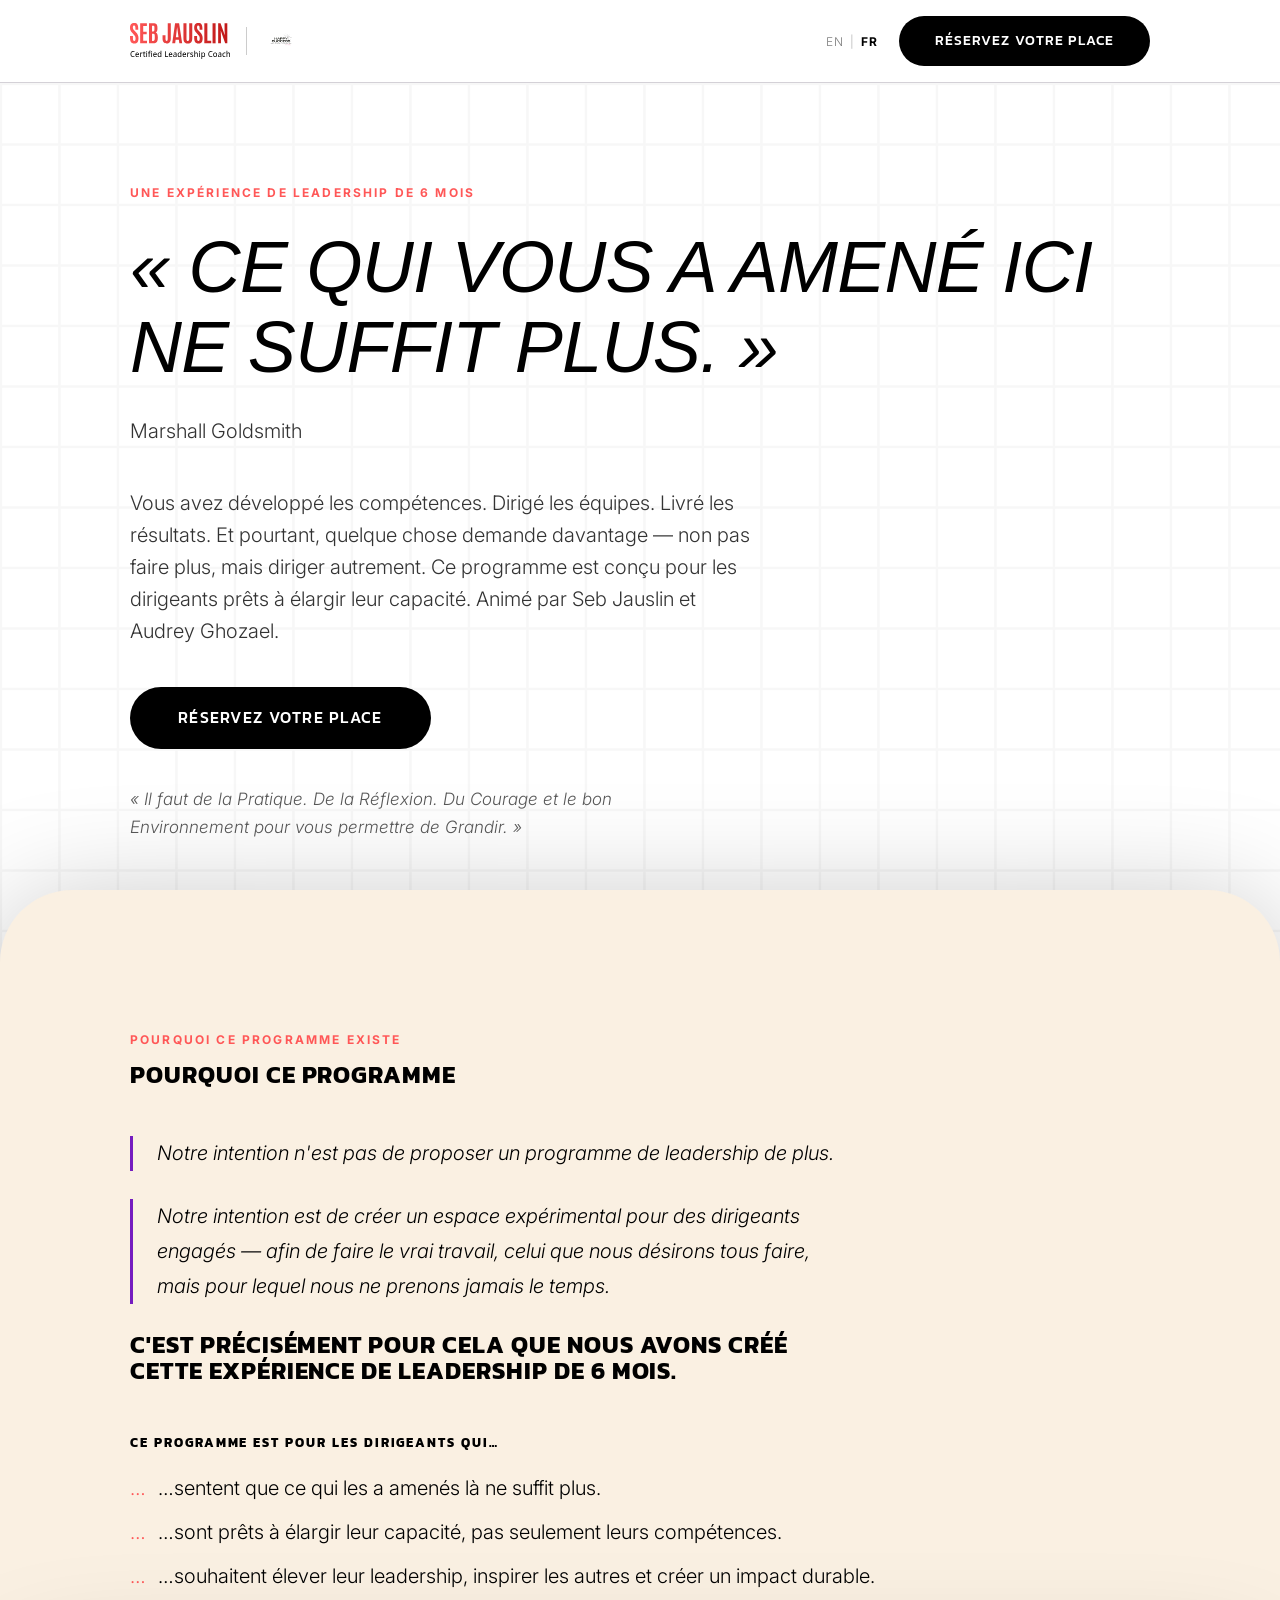
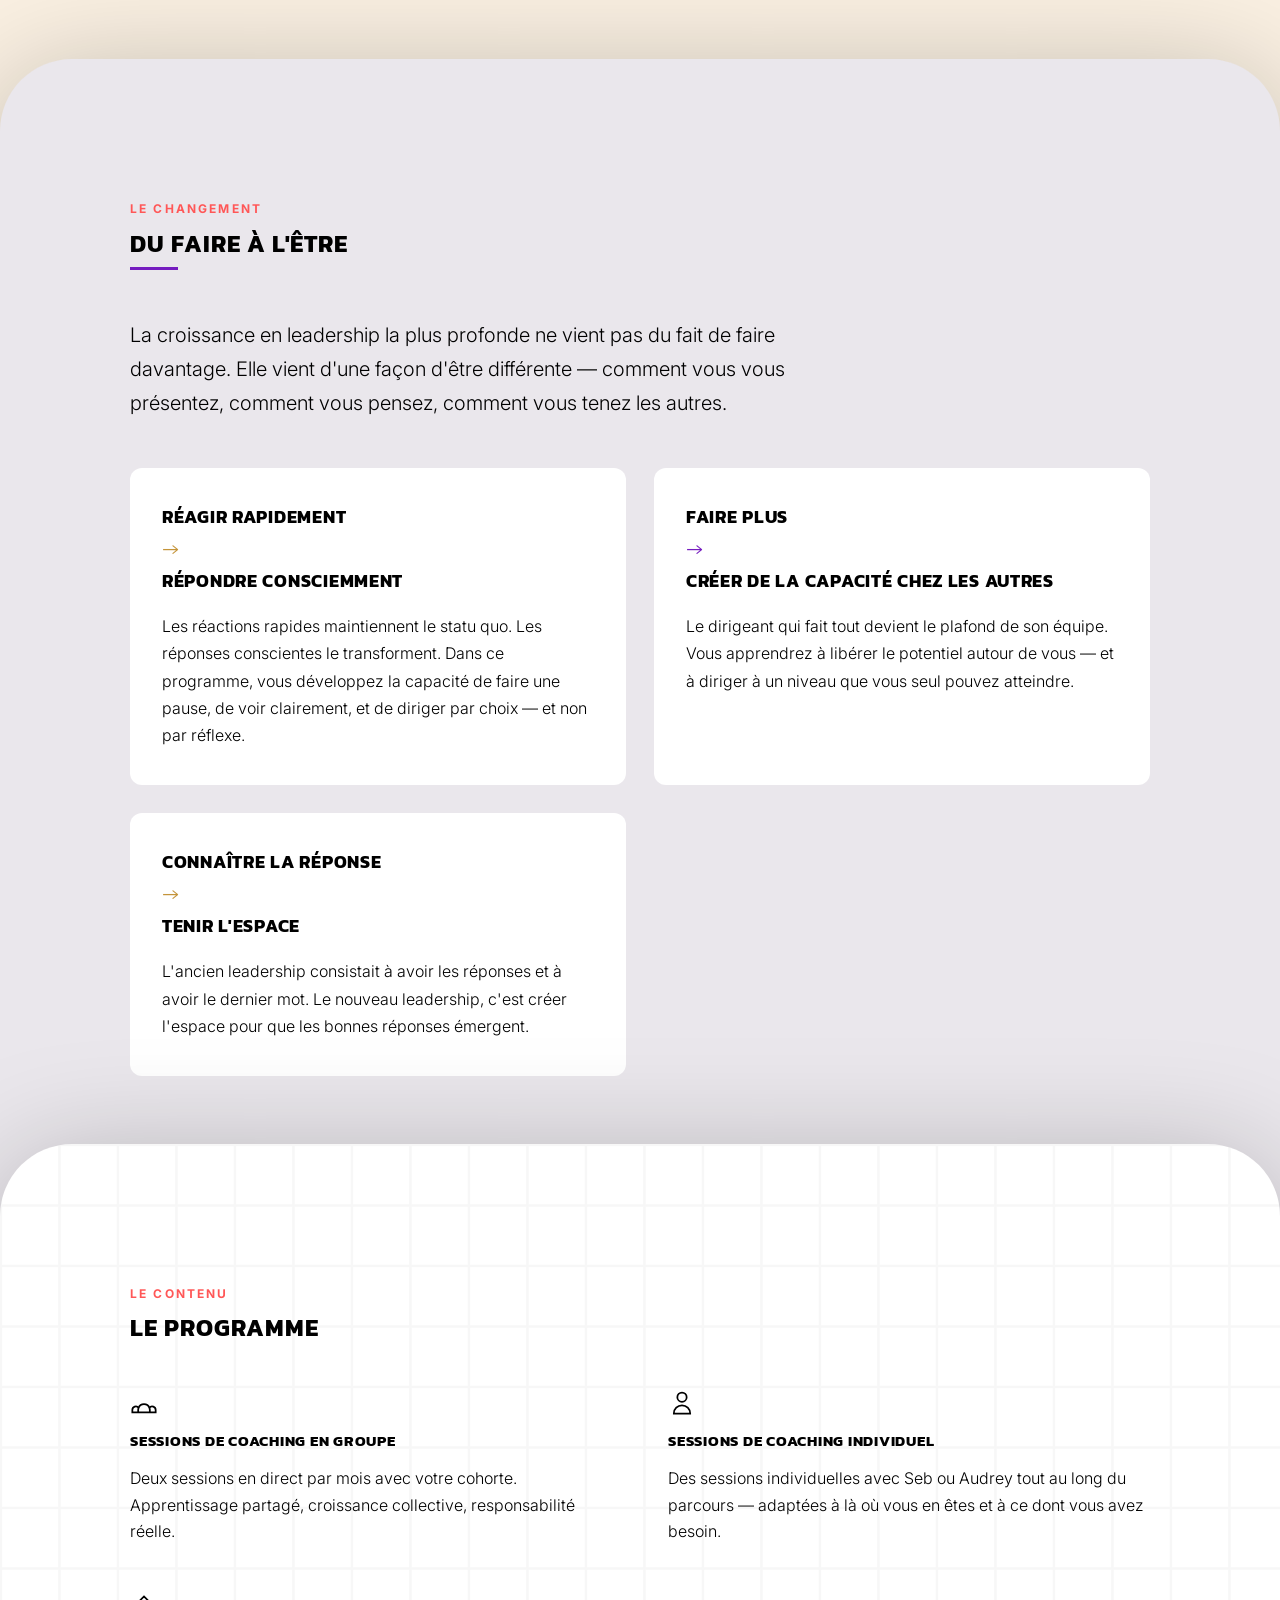
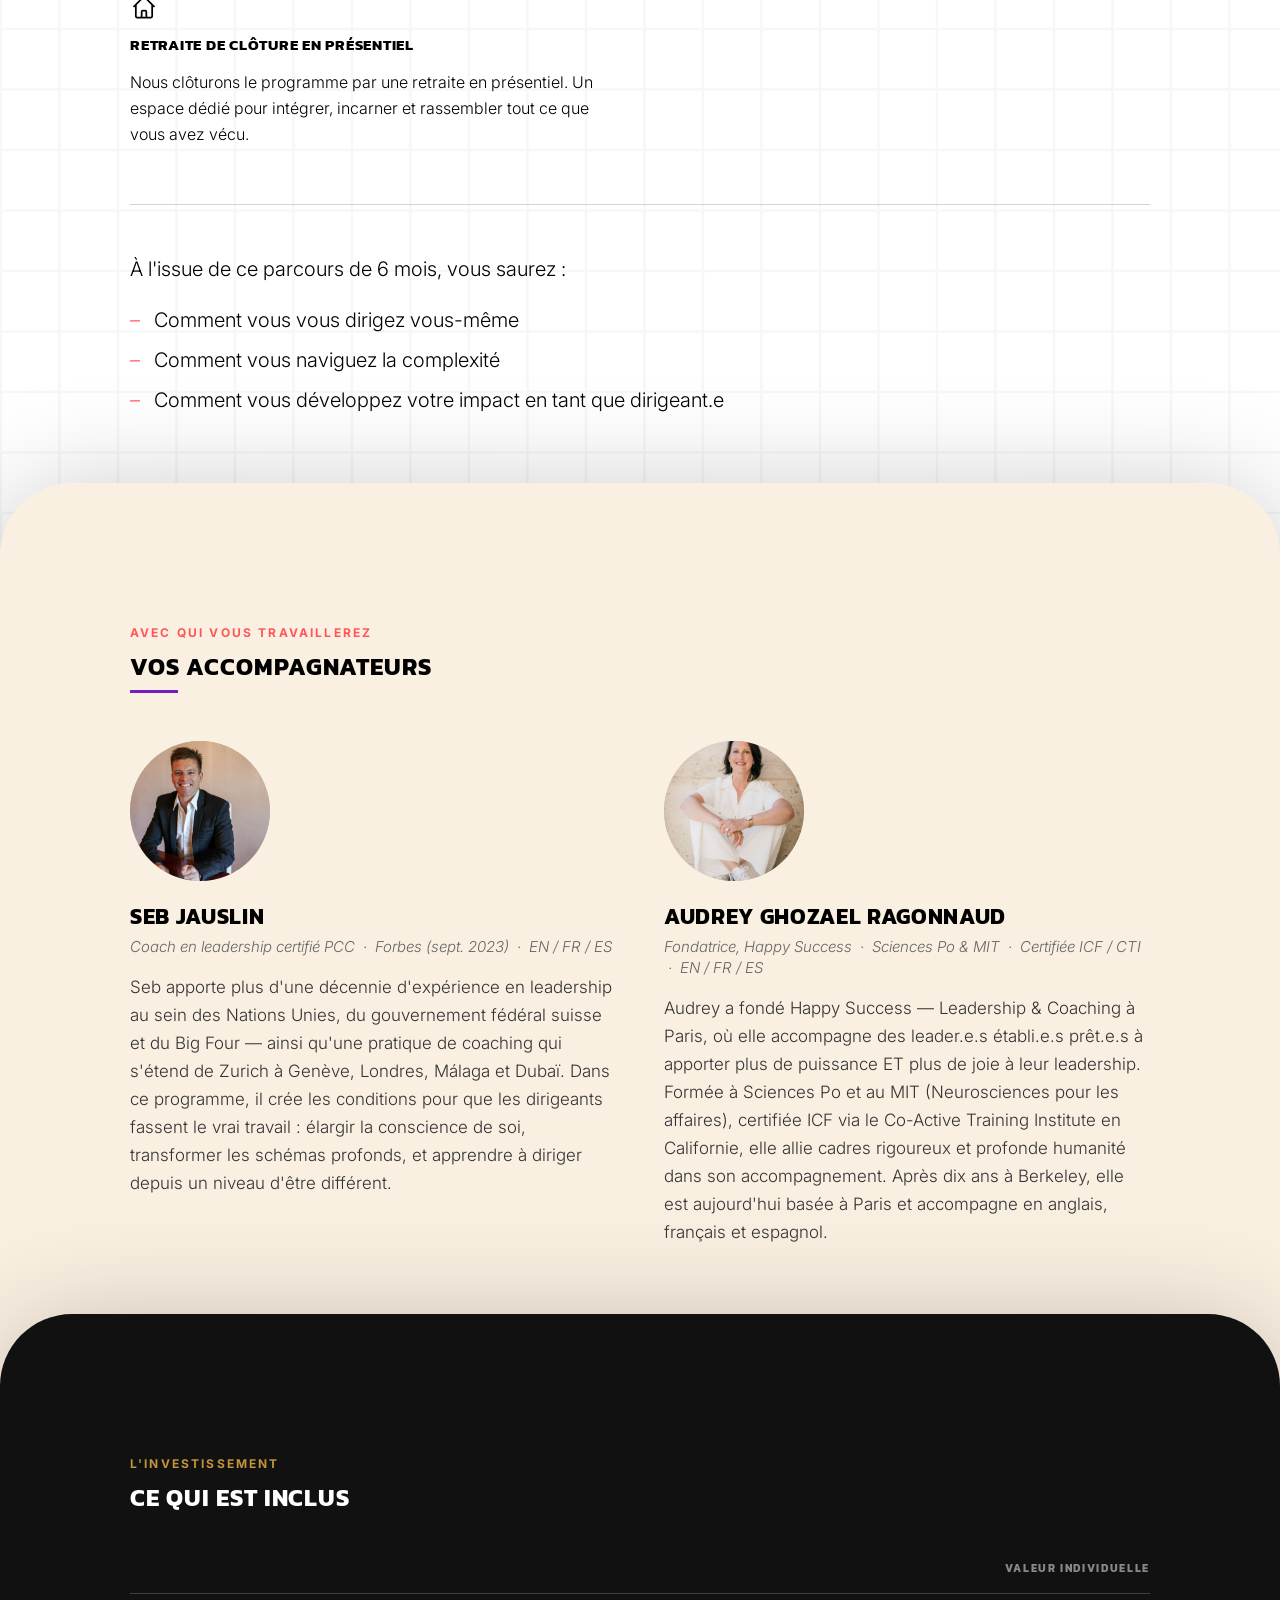
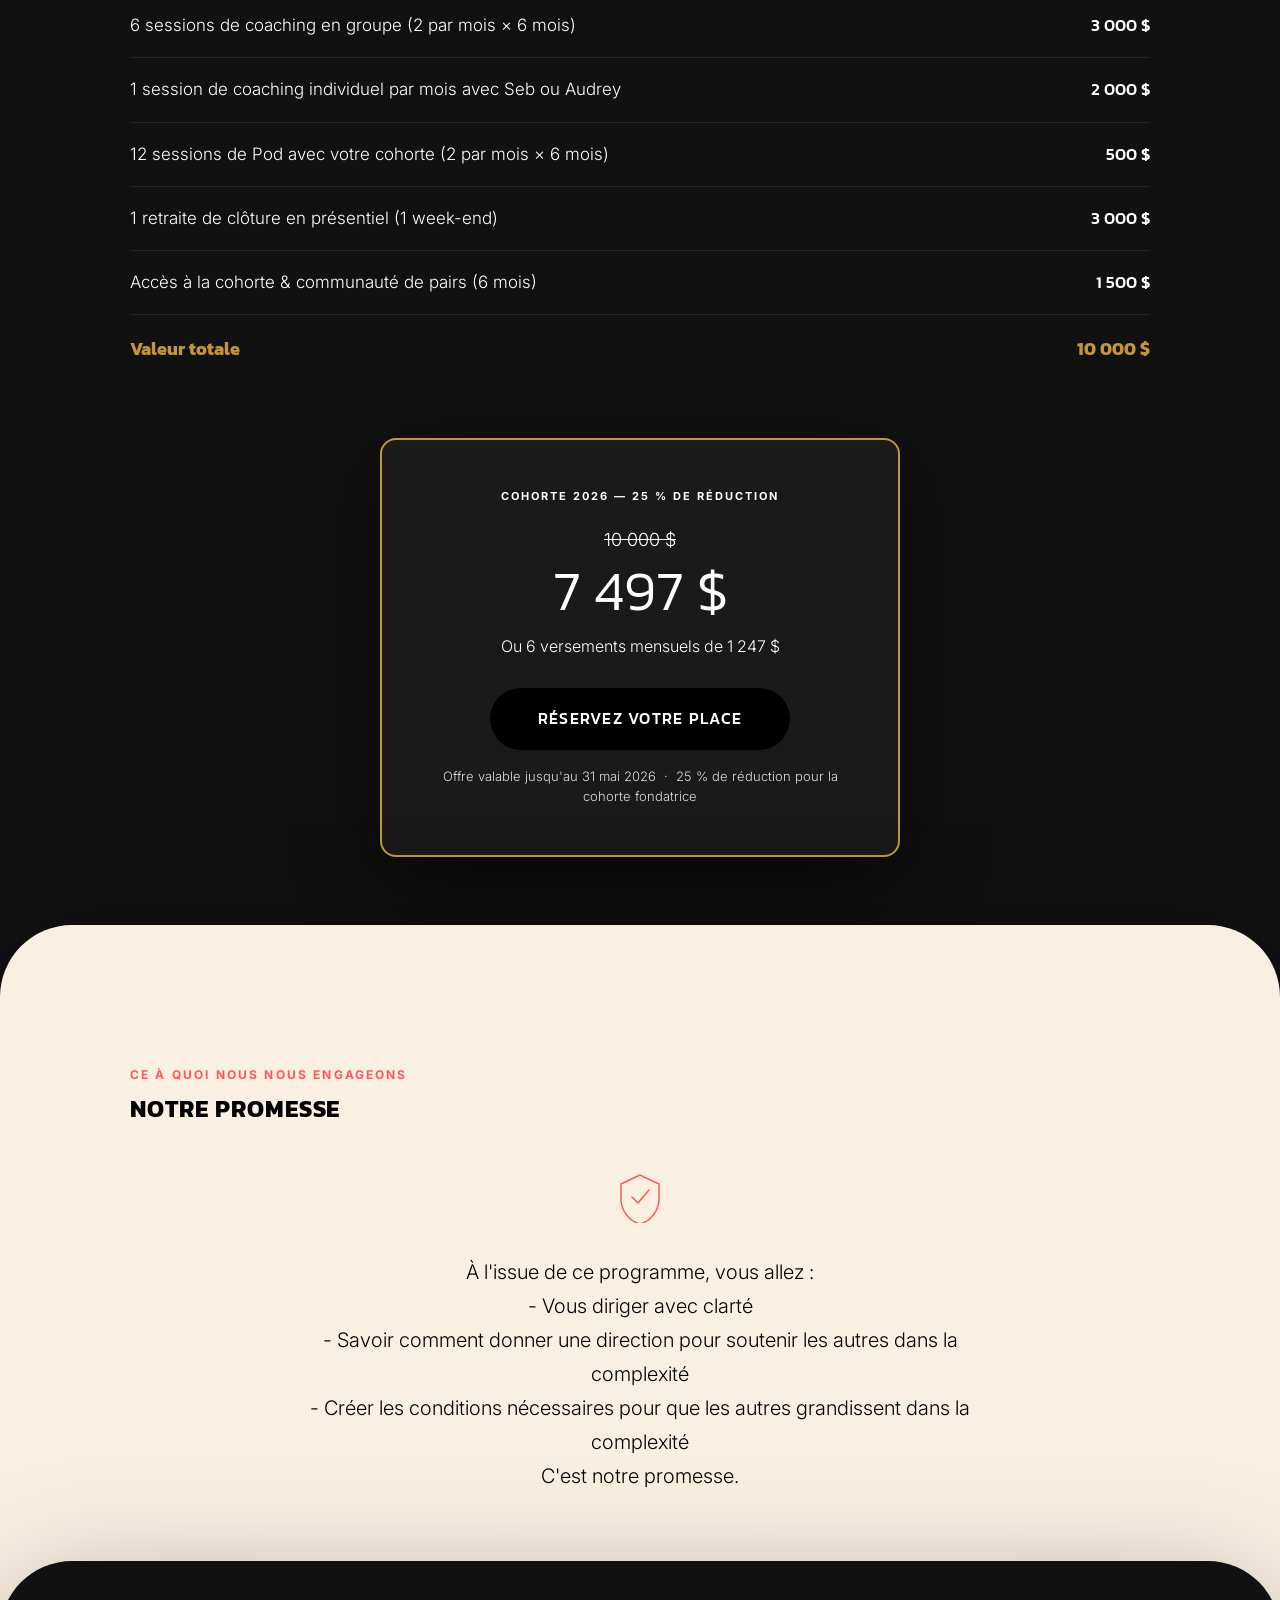
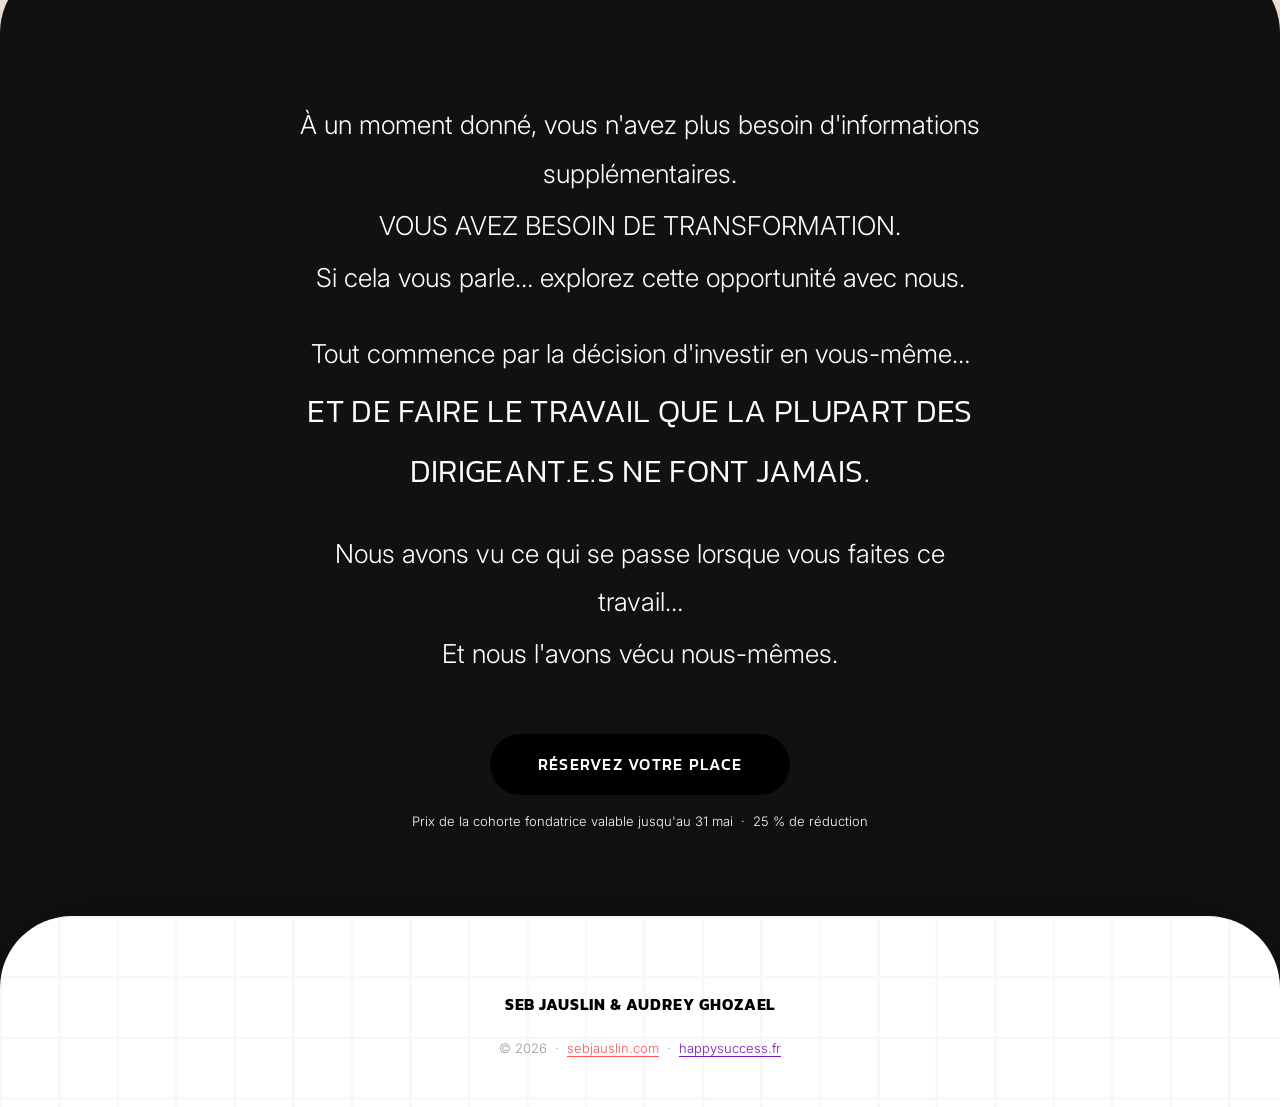
==== commit 180a404d: "Sync FR with EN + add Happy Success brand layer (dual logo, purple accent, Audrey bio) Co-Authored-B" ====
--- a/fr/index.html
+++ b/fr/index.html
@@ -3,7 +3,7 @@
 <head>
   <meta charset="UTF-8">
   <meta name="viewport" content="width=device-width, initial-scale=1.0">
-  <title>[PROGRAM_NAME_TBD] — Seb Jauslin &amp; Audrey Ghozael</title>
+  <title>Seb Jauslin &amp; Audrey Ghozael</title>
   <meta name="description" content="Une expérience de leadership de 6 mois pour les dirigeants prêts à développer leur capacité. Animée par Seb Jauslin et Audrey Ghozael Ragonnaud.">
 
   <!-- Fonts: Kanit (headings/buttons) + Inter (body) -->
@@ -28,9 +28,11 @@
   <!-- EN-TÊTE -->
   <header class="site-header" role="banner">
     <div class="container">
-      <span class="site-wordmark" aria-label="Seb Jauslin et Audrey Ghozael">
-        SEB JAUSLIN <span class="separator" aria-hidden="true">×</span> AUDREY GHOZAEL
-      </span>
+      <div class="dual-brand" aria-label="Seb Jauslin et Audrey Ghozael — Happy Success">
+        <img class="dual-brand__seb" src="../assets/Seb-Jauslin-Logo.svg" alt="Seb Jauslin" height="36">
+        <span class="dual-brand__sep" aria-hidden="true"></span>
+        <img class="dual-brand__happy" src="../assets/happy%20success%20logo.png" alt="Happy Success" height="36">
+      </div>
       <div class="site-header__nav">
         <div class="lang-switcher" aria-label="Langue">
           <a href="../index.html" lang="en" hreflang="en">EN</a>
@@ -50,11 +52,11 @@
 
         <p class="eyebrow hero__eyebrow">Une expérience de leadership de 6 mois</p>
 
-        <h1 id="hero-heading" class="hero__h1">
-          Ce qui vous a amené ici<br>
-          ne suffit plus.
+        <h1 id="hero-heading" class="hero__h1"><i>
+          « Ce qui vous a amené ici<br>
+          ne suffit plus. »</i>
         </h1>
-
+<p class="hero__sub">Marshall Goldsmith </p>
         <p class="hero__sub">
           Vous avez développé les compétences. Dirigé les équipes. Livré les résultats.
           Et pourtant, quelque chose demande davantage — non pas faire plus, mais diriger autrement.
@@ -83,7 +85,7 @@
         <div class="manifesto__quotes">
           <blockquote>Notre intention n'est pas de proposer un programme de leadership de plus.</blockquote>
           <blockquote>Notre intention est de créer un espace expérimental pour des dirigeants engagés — afin de faire le vrai travail, celui que nous désirons tous faire, mais pour lequel nous ne prenons jamais le temps.</blockquote>
-          <blockquote>C'est précisément pour cela que nous avons conçu cette expérience de leadership de 6 mois.</blockquote>
+          <h2 id="manifesto-heading">C'est précisément pour cela que nous avons créé cette expérience de leadership de 6 mois.</h2>
         </div>
 
         <div class="this-is-for">
@@ -126,7 +128,7 @@
             </p>
           </div>
 
-          <div class="shift-card">
+          <div class="shift-card shift-card--purple">
             <div class="shift-card__headline">
               Faire plus
               <span class="shift-card__arrow">→</span>
@@ -138,6 +140,18 @@
             </p>
           </div>
 
+          <div class="shift-card">
+            <div class="shift-card__headline">
+              Connaître la réponse
+              <span class="shift-card__arrow">→</span>
+              Tenir l'espace
+            </div>
+            <p>
+              L'ancien leadership consistait à avoir les réponses et à avoir le dernier mot.
+              Le nouveau leadership, c'est créer l'espace pour que les bonnes réponses émergent.
+            </p>
+          </div>
+
         </div>
       </div>
     </section>
@@ -171,14 +185,6 @@
 
           <div class="program-item">
             <svg class="program-item__icon" viewBox="0 0 24 24" fill="none" stroke="currentColor" stroke-width="1.5" aria-hidden="true">
-              <circle cx="11" cy="11" r="8"/><path d="M21 21l-4.35-4.35"/><circle cx="11" cy="11" r="3"/>
-            </svg>
-            <div class="program-item__title">Rapport DISC + débrief</div>
-            <p>Un profil comportemental complet et une session de débrief dédiée — pour comprendre comment vous dirigez et comment les autres vous perçoivent.</p>
-          </div>
-
-          <div class="program-item">
-            <svg class="program-item__icon" viewBox="0 0 24 24" fill="none" stroke="currentColor" stroke-width="1.5" aria-hidden="true">
               <path d="M3 12l2-2m0 0l7-7 7 7M5 10v10a1 1 0 001 1h3m10-11l2 2m-2-2v10a1 1 0 01-1 1h-3m-6 0a1 1 0 001-1v-4a1 1 0 011-1h2a1 1 0 011 1v4a1 1 0 001 1m-6 0h6"/>
             </svg>
             <div class="program-item__title">Retraite de clôture en présentiel</div>
@@ -187,16 +193,12 @@
 
         </div>
 
-        <blockquote class="program-quote">
-          « Et nous clôturons ce parcours de leadership par une retraite en présentiel… pour intégrer, incarner, et rassembler tout ce que vous avez vécu. »
-        </blockquote>
-
         <div class="program-pillars">
-          <p class="program-pillars__intro">Sur 6 mois, nous travaillons en profondeur sur :</p>
+          <p class="program-pillars__intro">À l'issue de ce parcours de 6 mois, vous saurez :</p>
           <ul class="program-pillars__list" role="list">
-            <li>La façon dont vous vous dirigez vous-même</li>
-            <li>La façon dont vous naviguez la complexité</li>
-            <li>La façon dont vous développez votre impact en tant que dirigeant</li>
+            <li>Comment vous vous dirigez vous-même</li>
+            <li>Comment vous naviguez la complexité</li>
+            <li>Comment vous développez votre impact en tant que dirigeant.e</li>
           </ul>
         </div>
 
@@ -249,11 +251,11 @@
               >
             </div>
             <h3 class="host-card__name">Audrey Ghozael Ragonnaud</h3>
-            <p class="host-card__creds">Fondatrice, Bright Leader Coaching &nbsp;·&nbsp; Certifiée ICF &nbsp;·&nbsp; EN / FR / ES</p>
+            <p class="host-card__creds">Fondatrice, Happy Success &nbsp;·&nbsp; Sciences Po & MIT &nbsp;·&nbsp; Certifiée ICF / CTI &nbsp;·&nbsp; EN / FR / ES</p>
             <p class="host-card__bio">
-              Audrey a fondé Bright Leader Coaching dans la Silicon Valley, où elle accompagne des dirigeants à l'intersection de la performance et de l'humain.
-              Certifiée ICF via le Co-Active Training Institute, avec un certificat MIT Sloan en Neurosciences pour les affaires et une formation à Sciences-Po Paris — elle apporte à la fois rigueur et profondeur au parcours de leadership.
-              Basée entre San Francisco et Paris, elle accompagne en anglais, français et espagnol.
+              Audrey a fondé Happy Success — Leadership & Coaching à Paris, où elle accompagne des leader.e.s établi.e.s prêt.e.s à apporter plus de puissance ET plus de joie à leur leadership.
+              Formée à Sciences Po et au MIT (Neurosciences pour les affaires), certifiée ICF via le Co-Active Training Institute en Californie, elle allie cadres rigoureux et profonde humanité dans son accompagnement.
+              Après dix ans à Berkeley, elle est aujourd'hui basée à Paris et accompagne en anglais, français et espagnol.
             </p>
           </article>
 
@@ -266,36 +268,36 @@
       <div class="container">
 
         <div class="section__header">
-          <p class="eyebrow">Ce que cela comprend</p>
-          <h2 id="investment-heading">L'INVESTISSEMENT</h2>
+          <p class="eyebrow">L'INVESTISSEMENT</p>
+          <h2 id="investment-heading">CE QUI EST INCLUS</h2>
         </div>
 
         <table class="value-stack" aria-label="Détail de la valeur du programme">
           <thead>
             <tr>
-              <th scope="col">Ce qui est inclus</th>
+              <th scope="col"></th>
               <th scope="col">Valeur individuelle</th>
             </tr>
           </thead>
           <tbody>
             <tr>
-              <td>12 sessions de coaching en groupe (2 par mois &times; 6 mois)</td>
+              <td>6 sessions de coaching en groupe (2 par mois &times; 6 mois)</td>
               <td>3&nbsp;000&nbsp;$</td>
             </tr>
             <tr>
-              <td>4 sessions de coaching individuel avec Seb ou Audrey</td>
+              <td>1 session de coaching individuel par mois avec Seb ou Audrey</td>
               <td>2&nbsp;000&nbsp;$</td>
             </tr>
             <tr>
-              <td>Rapport DISC comportemental + débrief personnalisé</td>
+              <td>12 sessions de Pod avec votre cohorte (2 par mois × 6 mois)</td>
               <td>500&nbsp;$</td>
             </tr>
             <tr>
-              <td>Retraite de clôture en présentiel</td>
+              <td>1 retraite de clôture en présentiel (1 week-end)</td>
               <td>3&nbsp;000&nbsp;$</td>
             </tr>
             <tr>
-              <td>Accès à la cohorte + communauté de pairs (6 mois)</td>
+              <td>Accès à la cohorte &amp; communauté de pairs (6 mois)</td>
               <td>1&nbsp;500&nbsp;$</td>
             </tr>
           </tbody>
@@ -308,7 +310,7 @@
         </table>
 
         <div class="price-card">
-          <p class="price-card__label">Cohorte fondatrice &mdash; 25&nbsp;% de réduction</p>
+          <p class="price-card__label">Cohorte 2026 &mdash; 25&nbsp;% de réduction</p>
           <p class="price-card__original"><del>10&nbsp;000&nbsp;$</del></p>
           <p class="price-card__price">7&nbsp;497&nbsp;$</p>
           <p class="price-card__plan">Ou 6 versements mensuels de 1&nbsp;247&nbsp;$</p>
@@ -328,7 +330,7 @@
 
         <div class="section__header">
           <p class="eyebrow">Ce à quoi nous nous engageons</p>
-          <h2 id="promise-heading">NOTRE ENGAGEMENT</h2>
+          <h2 id="promise-heading">NOTRE PROMESSE</h2>
         </div>
 
         <div class="guarantee">
@@ -338,11 +340,13 @@
               <path d="M18 26l6 6 11-13" stroke-linecap="round" stroke-linejoin="round"/>
             </svg>
           </div>
-          <blockquote>
-            À l'issue de ce programme, vous dirigerez avec clarté — en sachant donner une direction, tenir votre équipe dans la complexité, et créer les conditions pour que les autres grandissent.
-            Vous aurez fait le travail sur vous-même que la plupart des dirigeants ne prennent jamais le temps de faire.
-            C'est cela, le travail. C'est cela, notre engagement.
-          </blockquote>
+        <p class="being__intro">
+À l'issue de ce programme, vous allez : </br>
+- Vous diriger avec clarté </br>
+- Savoir comment donner une direction pour soutenir les autres dans la complexité </br>
+- Créer les conditions nécessaires pour que les autres grandissent dans la complexité</br>
+C'est notre promesse.
+        </p>
         </div>
 
       </div>
@@ -353,16 +357,15 @@
       <div class="container">
 
         <div class="final-cta__poem">
-          <p>Si cela vous parle…</p>
-          <p>nous avons créé un espace pour explorer le programme avec vous.</p>
-          <p>Et surtout — pour voir si c'est la bonne prochaine étape pour vous.</p>
+          <p>À un moment donné, vous n'avez plus besoin d'informations supplémentaires.</p>
+          <p>VOUS AVEZ BESOIN DE TRANSFORMATION.</p>
+          <p>Si cela vous parle… explorez cette opportunité avec nous.</p>
           <span class="poem__break" aria-hidden="true"></span>
-          <p>À un moment donné, vous n'avez plus besoin d'informations supplémentaires.</p>
-          <p><strong>Vous avez besoin de transformation.</strong></p>
+          <p>Tout commence par la décision d'investir en vous-même…</p>
+          <p><strong>Et de faire le travail que la plupart des dirigeant.e.s ne font jamais.</strong></p>
           <span class="poem__break" aria-hidden="true"></span>
-          <p>Et cela commence par la décision d'investir en vous-même.</p>
-          <p>Nous avons vu ce qui arrive lorsque les dirigeants font ce travail…</p>
-          <p>et nous l'avons vécu nous-mêmes.</p>
+          <p>Nous avons vu ce qui se passe lorsque vous faites ce travail…</p>
+          <p>Et nous l'avons vécu nous-mêmes.</p>
         </div>
 
         <div class="final-cta__actions">
@@ -381,14 +384,14 @@
   <!-- =================== PIED DE PAGE =================== -->
   <footer class="site-footer" role="contentinfo">
     <div class="container">
-      <p class="site-footer__name">[PROGRAM_NAME_TBD]</p>
-      <p class="site-footer__hosts">Seb Jauslin &amp; Audrey Ghozael Ragonnaud</p>
+      <p class="site-footer__name"></p>
+      <p class="site-footer__hosts">Seb Jauslin &amp; Audrey Ghozael</p>
       <p class="site-footer__copy">
         &copy; 2026
         &nbsp;&middot;&nbsp;
         <a href="https://sebjauslin.com" target="_blank" rel="noopener">sebjauslin.com</a>
         &nbsp;&middot;&nbsp;
-        <a href="https://brightleadercoaching.org" target="_blank" rel="noopener">brightleadercoaching.org</a>
+        <a href="https://happysuccess.fr" target="_blank" rel="noopener">happysuccess.fr</a>
       </p>
     </div>
   </footer>
--- a/styles.css
+++ b/styles.css
@@ -9,6 +9,7 @@
   --accent:       #FF5757;
   --accent-dark:  #C21A1A;
   --accent-gold:  #C4943A;
+  --color-accent-secondary: #751CBF;
   --dark:         #111111;
   --border:       #D4D1D7;
   --shadow:       0px 17px 117px rgba(0, 0, 0, 0.25);
@@ -677,6 +678,36 @@
 }
 
 /* ===========================
+   DUAL BRAND LOCKUP
+   =========================== */
+.dual-brand {
+  display: flex;
+  align-items: center;
+  gap: 16px;
+  flex-shrink: 0;
+}
+
+.dual-brand__sep {
+  width: 1px;
+  height: 28px;
+  background: rgba(0, 0, 0, 0.2);
+  flex-shrink: 0;
+}
+
+.dual-brand__seb,
+.dual-brand__happy {
+  height: 36px;
+  width: auto;
+  display: block;
+}
+
+@media (max-width: 480px) {
+  .dual-brand { gap: 10px; }
+  .dual-brand__seb,
+  .dual-brand__happy { height: 28px; }
+}
+
+/* ===========================
    LANGUAGE SWITCHER
    =========================== */
 .lang-switcher {
@@ -796,7 +827,7 @@
   font-weight: 300;
   line-height: 1.75;
   font-style: italic;
-  border-left: 3px solid var(--accent);
+  border-left: 3px solid var(--color-accent-secondary);
   padding-left: 24px;
   margin: 0 0 28px;
 }
@@ -876,9 +907,13 @@
 }
 
 .shift-card__arrow {
-  color: var(--accent);
+  color: var(--accent-gold);
   font-size: 22px;
   font-weight: 300;
+}
+
+.shift-card--purple .shift-card__arrow {
+  color: var(--color-accent-secondary);
 }
 
 .shift-card p {
@@ -1210,3 +1245,24 @@
 .site-footer__copy a:hover {
   color: var(--accent-dark);
 }
+
+/* ===========================
+   HAPPY SUCCESS PURPLE ACCENTS
+   =========================== */
+#being .section__header h2::after,
+#guides .section__header h2::after {
+  content: '';
+  display: block;
+  width: 48px;
+  height: 3px;
+  background: var(--color-accent-secondary);
+  margin-top: 10px;
+}
+
+.site-footer__copy a[href*="happysuccess"] {
+  color: var(--color-accent-secondary);
+}
+
+.site-footer__copy a[href*="happysuccess"]:hover {
+  color: #5a1494;
+}
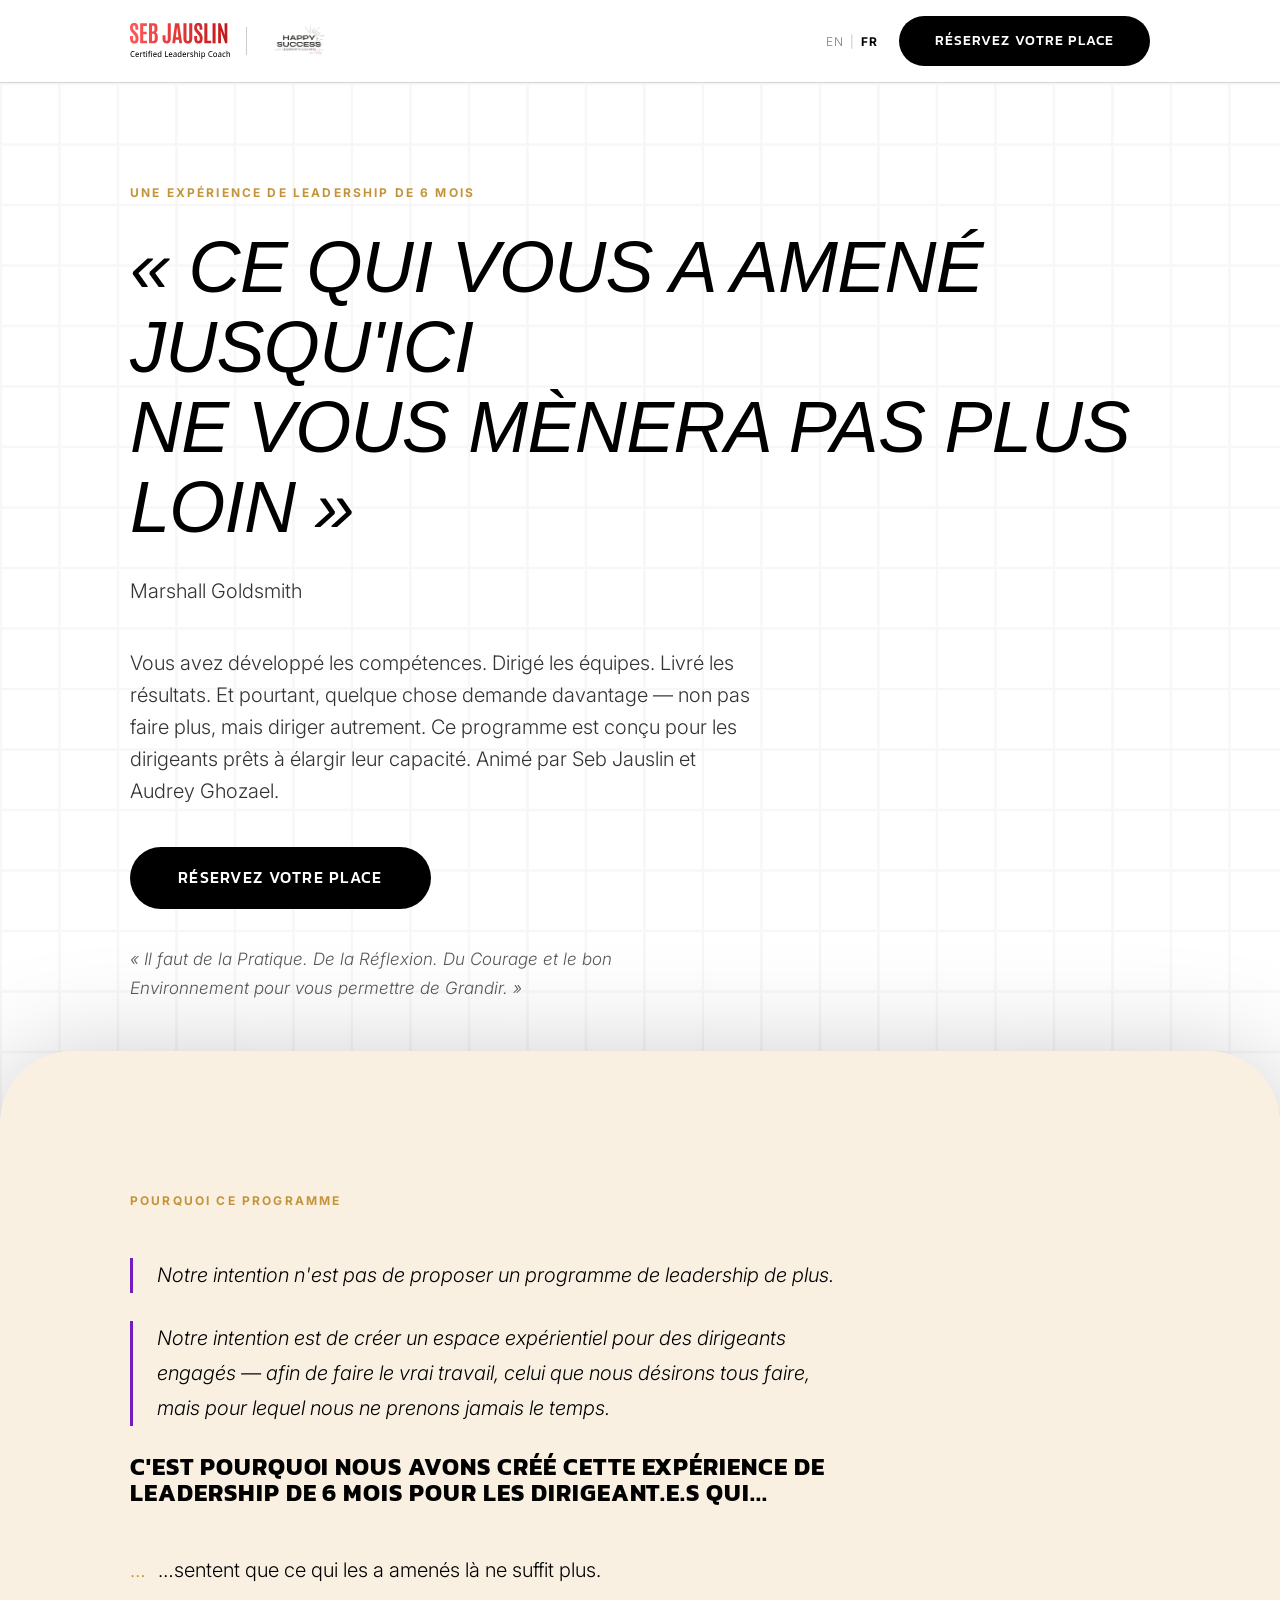
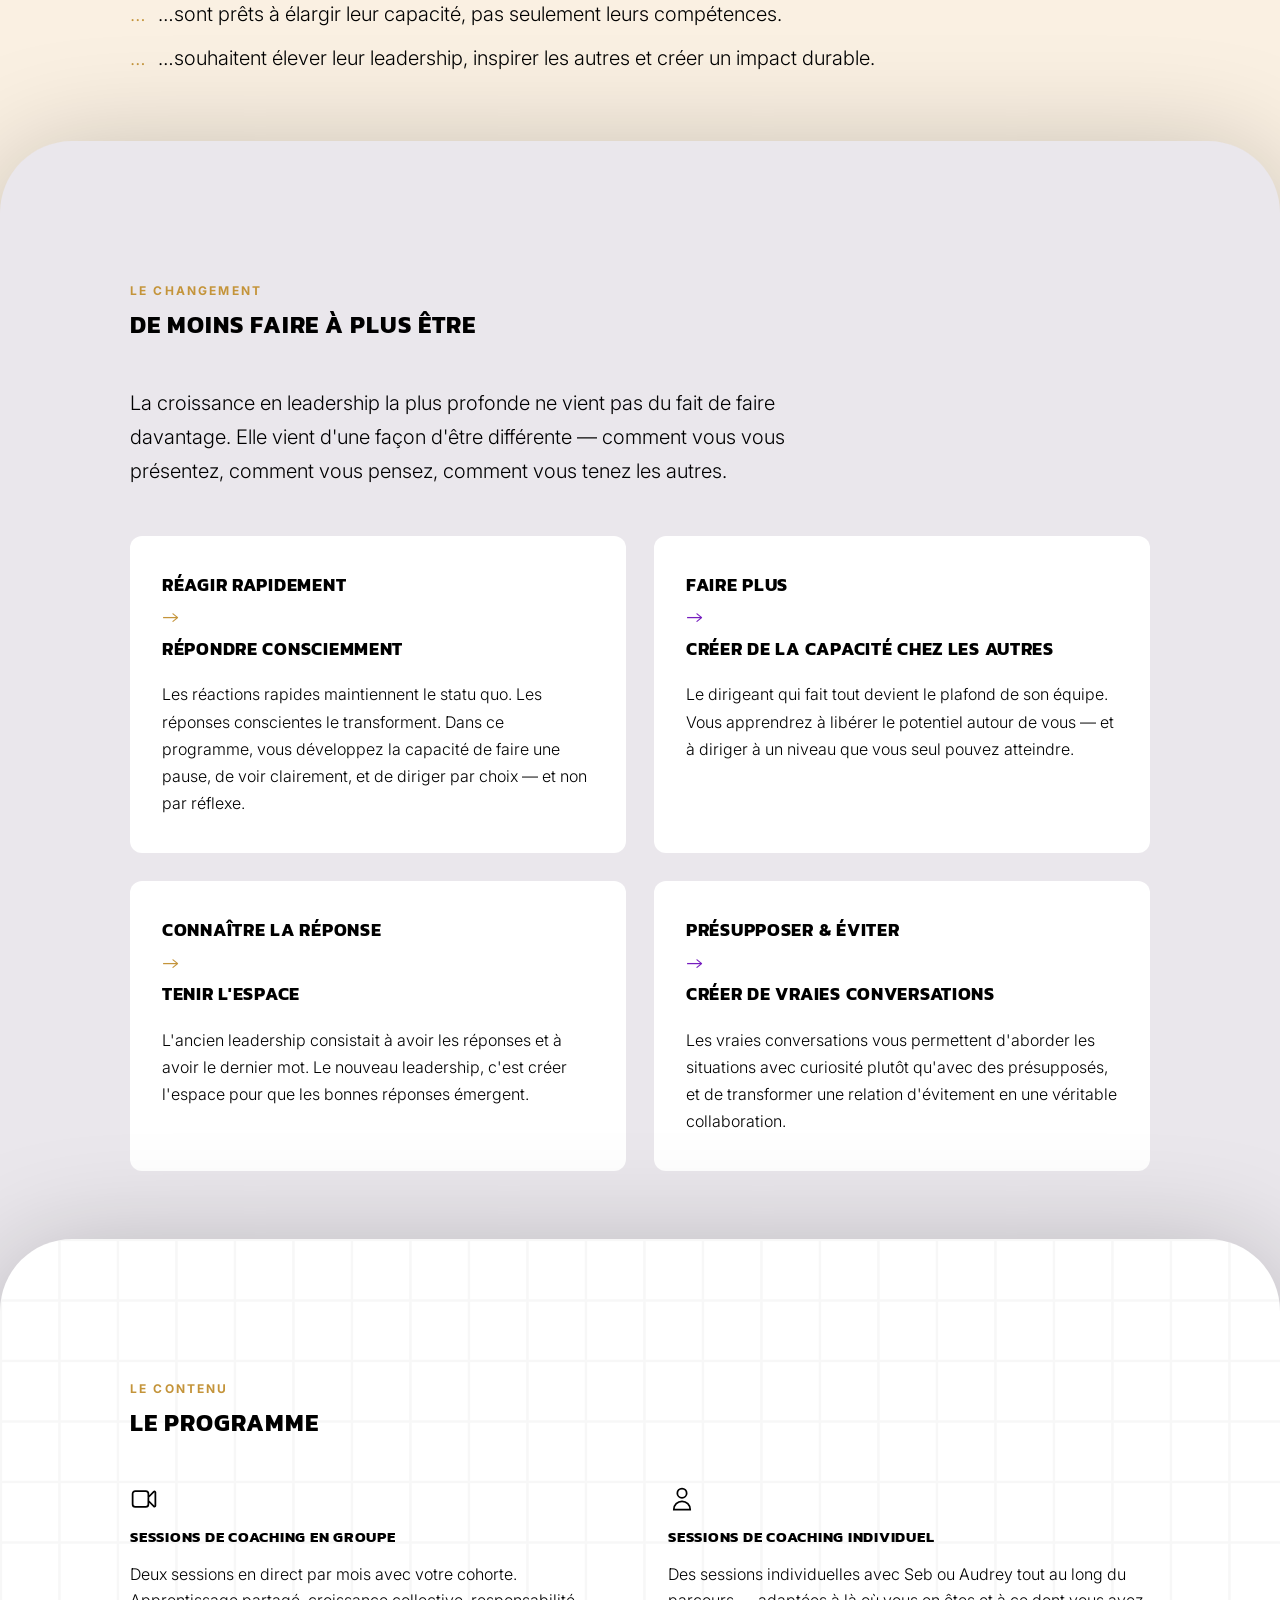
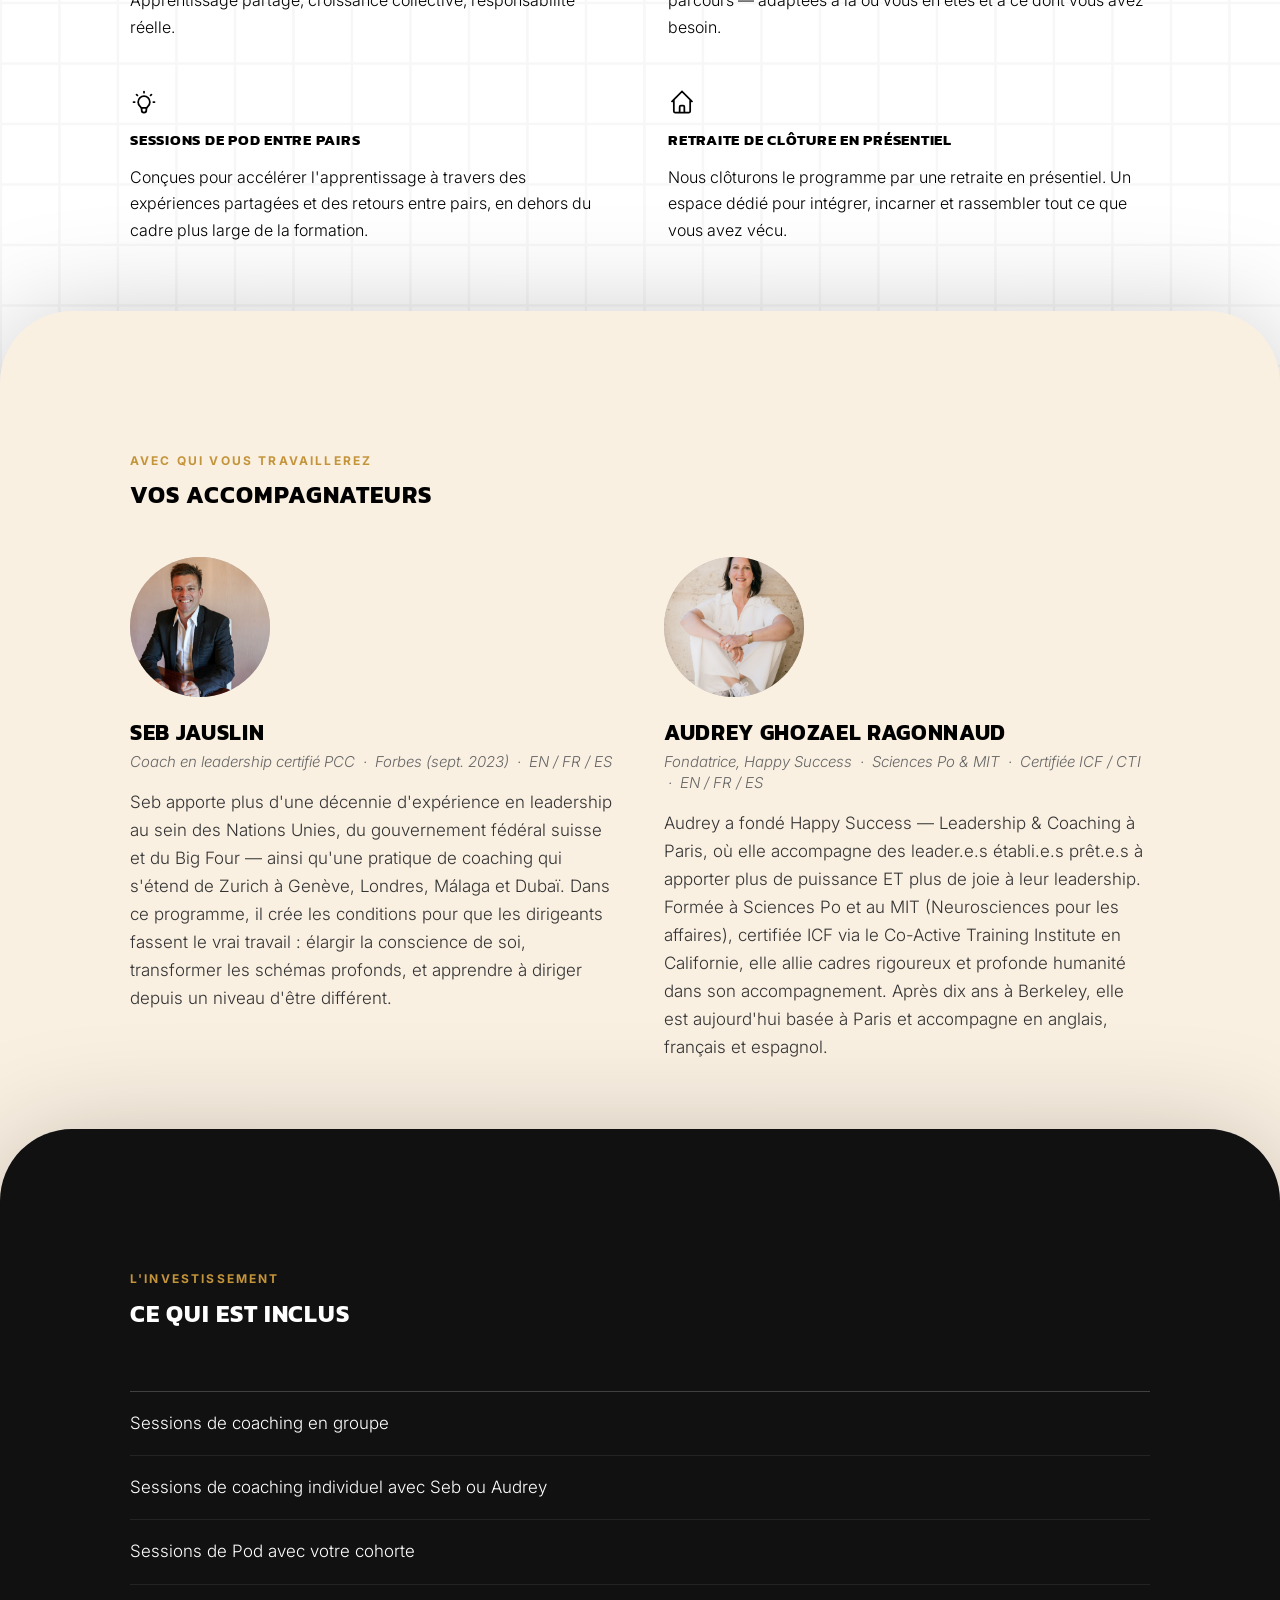
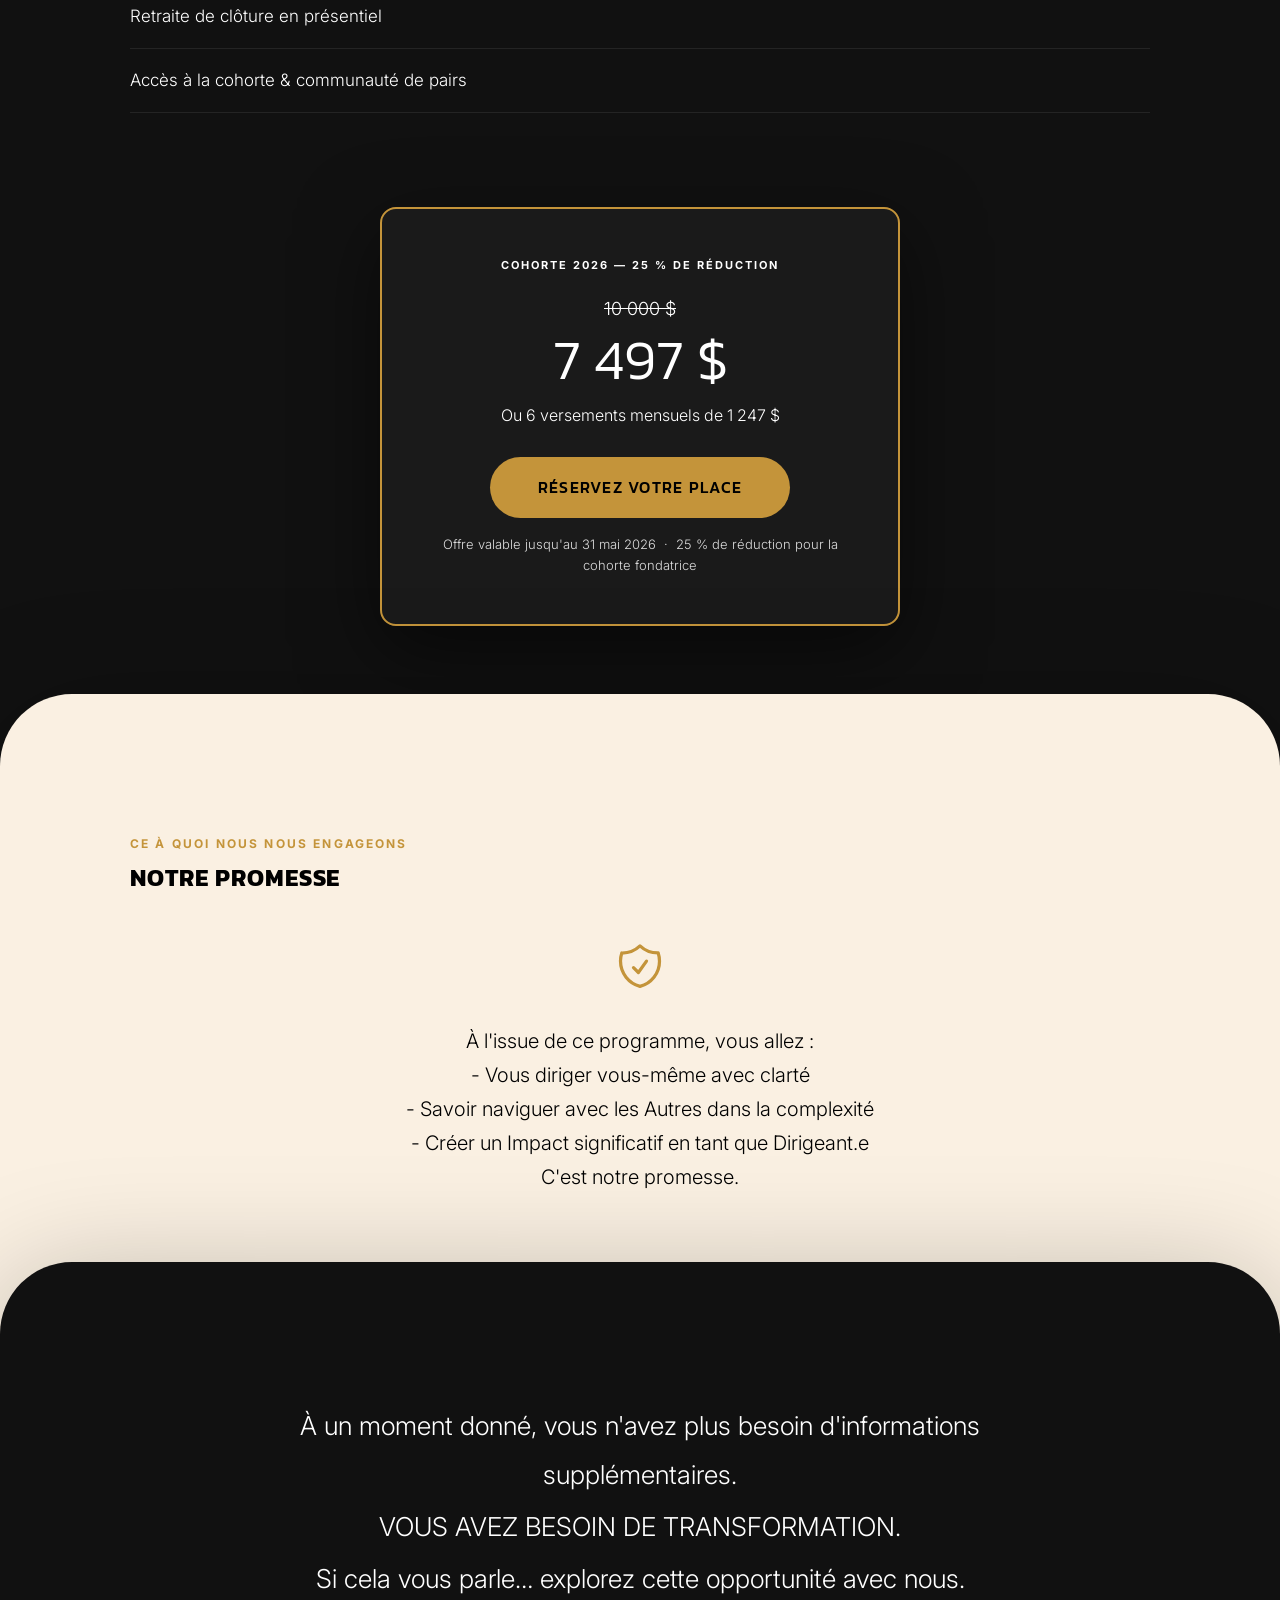
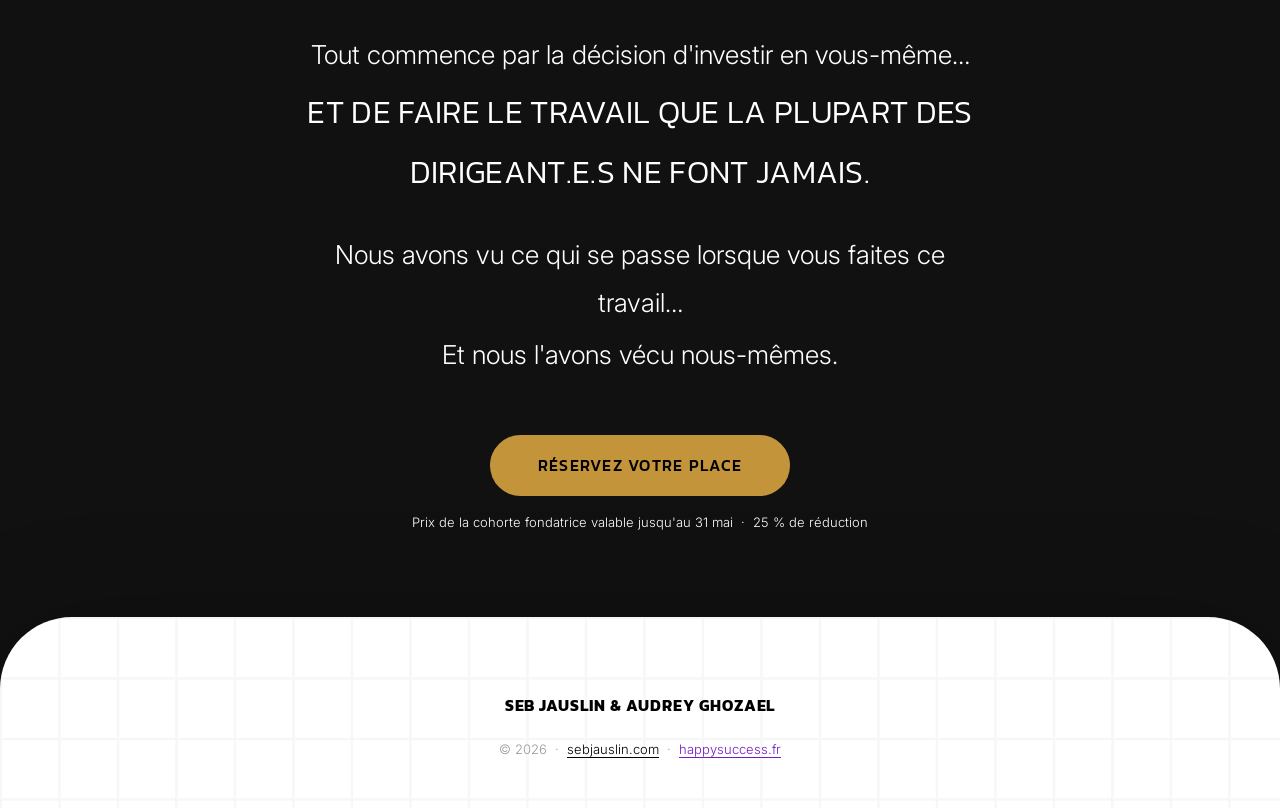
==== commit 393dd8ed: "New Improvements of text - adding Audrey Style / Logo and preparing final version - Fix icons: video" ====
--- a/fr/index.html
+++ b/fr/index.html
@@ -20,7 +20,7 @@
     <div class="announcement-bar__inner">
       <span class="announcement-bar__text">Cohorte fondatrice — 25&nbsp;% de réduction jusqu'au 31 mai 2026</span>
       <span class="mini-countdown" data-countdown aria-label="Temps restant"></span>
-      <a href="[CHECKOUT_URL_TBD]" class="announcement-bar__cta">RÉSERVEZ VOTRE PLACE →</a>
+      <a href="https://tally.so/r/xX4DWv" class="announcement-bar__cta">RÉSERVEZ VOTRE PLACE →</a>
       <button class="announcement-bar__dismiss" aria-label="Fermer l'annonce">×</button>
     </div>
   </div>
@@ -39,7 +39,7 @@
           <span class="lang-switcher__sep" aria-hidden="true">|</span>
           <strong aria-current="true">FR</strong>
         </div>
-        <a href="[CHECKOUT_URL_TBD]" class="btn">RÉSERVEZ VOTRE PLACE</a>
+        <a href="https://tally.so/r/xX4DWv" class="btn">RÉSERVEZ VOTRE PLACE</a>
       </div>
     </div>
   </header>
@@ -53,8 +53,8 @@
         <p class="eyebrow hero__eyebrow">Une expérience de leadership de 6 mois</p>
 
         <h1 id="hero-heading" class="hero__h1"><i>
-          « Ce qui vous a amené ici<br>
-          ne suffit plus. »</i>
+          « CE QUI VOUS A AMENÉ JUSQU'ICI<br>
+          NE VOUS MÈNERA PAS PLUS LOIN »</i>
         </h1>
 <p class="hero__sub">Marshall Goldsmith </p>
         <p class="hero__sub">
@@ -64,7 +64,7 @@
           Animé par Seb Jauslin et Audrey Ghozael.
         </p>
 
-        <a href="[CHECKOUT_URL_TBD]" class="btn btn--large">RÉSERVEZ VOTRE PLACE</a>
+        <a href="https://tally.so/r/xX4DWv" class="btn btn--large">RÉSERVEZ VOTRE PLACE</a>
 
         <blockquote class="hero__quote">
           « Il faut de la Pratique. De la Réflexion. Du Courage et le bon Environnement pour vous permettre de Grandir. »
@@ -78,18 +78,16 @@
       <div class="container">
 
         <div class="section__header">
-          <p class="eyebrow">Pourquoi ce programme existe</p>
-          <h2 id="manifesto-heading">POURQUOI CE PROGRAMME</h2>
+          <p class="eyebrow">POURQUOI CE PROGRAMME</p>
         </div>
 
         <div class="manifesto__quotes">
           <blockquote>Notre intention n'est pas de proposer un programme de leadership de plus.</blockquote>
-          <blockquote>Notre intention est de créer un espace expérimental pour des dirigeants engagés — afin de faire le vrai travail, celui que nous désirons tous faire, mais pour lequel nous ne prenons jamais le temps.</blockquote>
-          <h2 id="manifesto-heading">C'est précisément pour cela que nous avons créé cette expérience de leadership de 6 mois.</h2>
+          <blockquote>Notre intention est de créer un espace expérientiel pour des dirigeants engagés — afin de faire le vrai travail, celui que nous désirons tous faire, mais pour lequel nous ne prenons jamais le temps.</blockquote>
+          <h2 id="manifesto-heading">C'EST POURQUOI NOUS AVONS CRÉÉ CETTE EXPÉRIENCE DE LEADERSHIP DE 6 MOIS POUR LES DIRIGEANT.E.S QUI...</h2>
         </div>
 
         <div class="this-is-for">
-          <p class="this-is-for__title">Ce programme est pour les dirigeants qui…</p>
           <ul class="this-is-for__list" role="list">
             <li>…sentent que ce qui les a amenés là ne suffit plus.</li>
             <li>…sont prêts à élargir leur capacité, pas seulement leurs compétences.</li>
@@ -106,7 +104,7 @@
 
         <div class="section__header">
           <p class="eyebrow">Le changement</p>
-          <h2 id="being-heading">DU FAIRE À L'ÊTRE</h2>
+          <h2 id="being-heading">DE MOINS FAIRE À PLUS ÊTRE</h2>
         </div>
 
         <p class="being__intro">
@@ -152,6 +150,18 @@
             </p>
           </div>
 
+          <div class="shift-card shift-card--purple">
+            <div class="shift-card__headline">
+              Présupposer &amp; éviter
+              <span class="shift-card__arrow">→</span>
+              Créer de vraies conversations
+            </div>
+            <p>
+              Les vraies conversations vous permettent d'aborder les situations avec curiosité plutôt qu'avec des présupposés,
+              et de transformer une relation d'évitement en une véritable collaboration.
+            </p>
+          </div>
+
         </div>
       </div>
     </section>
@@ -169,7 +179,7 @@
 
           <div class="program-item">
             <svg class="program-item__icon" viewBox="0 0 24 24" fill="none" stroke="currentColor" stroke-width="1.5" aria-hidden="true">
-              <path d="M17 20h5v-2a3 3 0 00-5.356-1.857M17 20H7m10 0v-2c0-.656-.126-1.283-.356-1.857M7 20H2v-2a3 3 0 015.356-1.857M7 20v-2c0-.656.126-1.283.356-1.857m0 0a5.002 5.002 0 019.288 0"/>
+              <path stroke-linecap="round" stroke-linejoin="round" d="M15.75 10.5l4.72-4.72a.75.75 0 011.28.53v11.38a.75.75 0 01-1.28.53l-4.72-4.72M4.5 18.75h9a2.25 2.25 0 002.25-2.25v-9a2.25 2.25 0 00-2.25-2.25h-9A2.25 2.25 0 002.25 7.5v9a2.25 2.25 0 002.25 2.25z"/>
             </svg>
             <div class="program-item__title">Sessions de coaching en groupe</div>
             <p>Deux sessions en direct par mois avec votre cohorte. Apprentissage partagé, croissance collective, responsabilité réelle.</p>
@@ -185,21 +195,20 @@
 
           <div class="program-item">
             <svg class="program-item__icon" viewBox="0 0 24 24" fill="none" stroke="currentColor" stroke-width="1.5" aria-hidden="true">
+              <path stroke-linecap="round" stroke-linejoin="round" d="M9.663 17h4.673M12 3v1m6.364 1.636l-.707.707M21 12h-1M4 12H3m3.343-5.657l-.707-.707m2.828 9.9a5 5 0 117.072 0l-.548.547A3.374 3.374 0 0014 18.469V19a2 2 0 11-4 0v-.531c0-.895-.356-1.754-.988-2.386l-.548-.547z"/>
+            </svg>
+            <div class="program-item__title">Sessions de Pod entre pairs</div>
+            <p>Conçues pour accélérer l'apprentissage à travers des expériences partagées et des retours entre pairs, en dehors du cadre plus large de la formation.</p>
+          </div>
+
+          <div class="program-item">
+            <svg class="program-item__icon" viewBox="0 0 24 24" fill="none" stroke="currentColor" stroke-width="1.5" aria-hidden="true">
               <path d="M3 12l2-2m0 0l7-7 7 7M5 10v10a1 1 0 001 1h3m10-11l2 2m-2-2v10a1 1 0 01-1 1h-3m-6 0a1 1 0 001-1v-4a1 1 0 011-1h2a1 1 0 011 1v4a1 1 0 001 1m-6 0h6"/>
             </svg>
             <div class="program-item__title">Retraite de clôture en présentiel</div>
             <p>Nous clôturons le programme par une retraite en présentiel. Un espace dédié pour intégrer, incarner et rassembler tout ce que vous avez vécu.</p>
           </div>
 
-        </div>
-
-        <div class="program-pillars">
-          <p class="program-pillars__intro">À l'issue de ce parcours de 6 mois, vous saurez :</p>
-          <ul class="program-pillars__list" role="list">
-            <li>Comment vous vous dirigez vous-même</li>
-            <li>Comment vous naviguez la complexité</li>
-            <li>Comment vous développez votre impact en tant que dirigeant.e</li>
-          </ul>
         </div>
 
       </div>
@@ -276,35 +285,35 @@
           <thead>
             <tr>
               <th scope="col"></th>
-              <th scope="col">Valeur individuelle</th>
+              <th scope="col"></th>
             </tr>
           </thead>
           <tbody>
             <tr>
-              <td>6 sessions de coaching en groupe (2 par mois &times; 6 mois)</td>
-              <td>3&nbsp;000&nbsp;$</td>
-            </tr>
-            <tr>
-              <td>1 session de coaching individuel par mois avec Seb ou Audrey</td>
-              <td>2&nbsp;000&nbsp;$</td>
-            </tr>
-            <tr>
-              <td>12 sessions de Pod avec votre cohorte (2 par mois × 6 mois)</td>
-              <td>500&nbsp;$</td>
-            </tr>
-            <tr>
-              <td>1 retraite de clôture en présentiel (1 week-end)</td>
-              <td>3&nbsp;000&nbsp;$</td>
-            </tr>
-            <tr>
-              <td>Accès à la cohorte &amp; communauté de pairs (6 mois)</td>
-              <td>1&nbsp;500&nbsp;$</td>
+              <td>Sessions de coaching en groupe</td>
+              <td></td>
+            </tr>
+            <tr>
+              <td>Sessions de coaching individuel avec Seb ou Audrey</td>
+              <td></td>
+            </tr>
+            <tr>
+              <td>Sessions de Pod avec votre cohorte</td>
+              <td></td>
+            </tr>
+            <tr>
+              <td>Retraite de clôture en présentiel</td>
+              <td></td>
+            </tr>
+            <tr>
+              <td>Accès à la cohorte &amp; communauté de pairs</td>
+              <td></td>
             </tr>
           </tbody>
           <tfoot>
             <tr class="total">
-              <td>Valeur totale</td>
-              <td>10&nbsp;000&nbsp;$</td>
+              <td></td>
+              <td></td>
             </tr>
           </tfoot>
         </table>
@@ -317,7 +326,7 @@
           <div class="price-card__countdown">
             <span class="mini-countdown" data-countdown aria-label="Temps restant avant la fin de l'offre"></span>
           </div>
-          <a href="[CHECKOUT_URL_TBD]" class="btn btn--large">RÉSERVEZ VOTRE PLACE</a>
+          <a href="https://tally.so/r/xX4DWv" class="btn btn--large">RÉSERVEZ VOTRE PLACE</a>
           <p class="price-card__caption">Offre valable jusqu'au 31 mai 2026 &nbsp;&middot;&nbsp; 25&nbsp;% de réduction pour la cohorte fondatrice</p>
         </div>
 
@@ -335,16 +344,15 @@
 
         <div class="guarantee">
           <div class="guarantee__icon" aria-hidden="true">
-            <svg width="52" height="52" viewBox="0 0 52 52" fill="none" stroke="currentColor" stroke-width="1.5">
-              <path d="M26 4L7 13v15c0 11.4 8.1 22.1 19 25 10.9-2.9 19-13.6 19-25V13L26 4z"/>
-              <path d="M18 26l6 6 11-13" stroke-linecap="round" stroke-linejoin="round"/>
+            <svg width="52" height="52" viewBox="0 0 24 24" fill="none" stroke="currentColor" stroke-width="1.5">
+              <path stroke-linecap="round" stroke-linejoin="round" d="M9 12.75L11.25 15 15 9.75m-3-7.036A11.959 11.959 0 013.598 6 11.99 11.99 0 003 9.749c0 5.592 3.824 10.29 9 11.623 5.176-1.332 9-6.03 9-11.622 0-1.31-.21-2.571-.598-3.751h-.152c-3.196 0-6.1-1.248-8.25-3.285z"/>
             </svg>
           </div>
         <p class="being__intro">
 À l'issue de ce programme, vous allez : </br>
-- Vous diriger avec clarté </br>
-- Savoir comment donner une direction pour soutenir les autres dans la complexité </br>
-- Créer les conditions nécessaires pour que les autres grandissent dans la complexité</br>
+- Vous diriger vous-même avec clarté</br>
+- Savoir naviguer avec les Autres dans la complexité</br>
+- Créer un Impact significatif en tant que Dirigeant.e</br>
 C'est notre promesse.
         </p>
         </div>
@@ -369,7 +377,7 @@
         </div>
 
         <div class="final-cta__actions">
-          <a href="[CHECKOUT_URL_TBD]" class="btn btn--large">RÉSERVEZ VOTRE PLACE</a>
+          <a href="https://tally.so/r/xX4DWv" class="btn btn--large">RÉSERVEZ VOTRE PLACE</a>
           <p class="final-cta__caption">Prix de la cohorte fondatrice valable jusqu'au 31 mai &nbsp;&middot;&nbsp; 25&nbsp;% de réduction</p>
           <div class="final-cta__countdown">
             <span class="mini-countdown" data-countdown aria-label="Temps restant"></span>
--- a/styles.css
+++ b/styles.css
@@ -123,7 +123,8 @@
 }
 
 .btn:hover {
-  background: var(--accent);
+  background: var(--accent-gold);
+  color: var(--black);
   transform: translateY(-1px);
 }
 
@@ -141,7 +142,7 @@
   font-size: 12px;
   text-transform: uppercase;
   letter-spacing: 0.18em;
-  color: var(--accent);
+  color: var(--accent-gold);
 }
 
 /* ===========================
@@ -866,7 +867,7 @@
   content: '…';
   position: absolute;
   left: 0;
-  color: var(--accent);
+  color: var(--accent-gold);
 }
 
 /* ===========================
@@ -1003,7 +1004,7 @@
   content: '–';
   position: absolute;
   left: 0;
-  color: var(--accent);
+  color: var(--accent-gold);
 }
 
 /* ===========================
@@ -1151,7 +1152,7 @@
 }
 
 .guarantee__icon {
-  color: var(--accent);
+  color: var(--accent-gold);
 }
 
 .guarantee blockquote {
@@ -1237,28 +1238,31 @@
 }
 
 .site-footer__copy a {
-  color: var(--accent);
+  color: var(--black);
   text-decoration: underline;
   text-underline-offset: 3px;
 }
 
 .site-footer__copy a:hover {
-  color: var(--accent-dark);
+  color: #444;
+}
+
+/* ===========================
+   DARK SECTION BUTTONS
+   =========================== */
+.section--dark .btn {
+  background: var(--accent-gold);
+  color: var(--black);
+}
+
+.section--dark .btn:hover {
+  background: var(--white);
+  color: var(--black);
 }
 
 /* ===========================
    HAPPY SUCCESS PURPLE ACCENTS
    =========================== */
-#being .section__header h2::after,
-#guides .section__header h2::after {
-  content: '';
-  display: block;
-  width: 48px;
-  height: 3px;
-  background: var(--color-accent-secondary);
-  margin-top: 10px;
-}
-
 .site-footer__copy a[href*="happysuccess"] {
   color: var(--color-accent-secondary);
 }
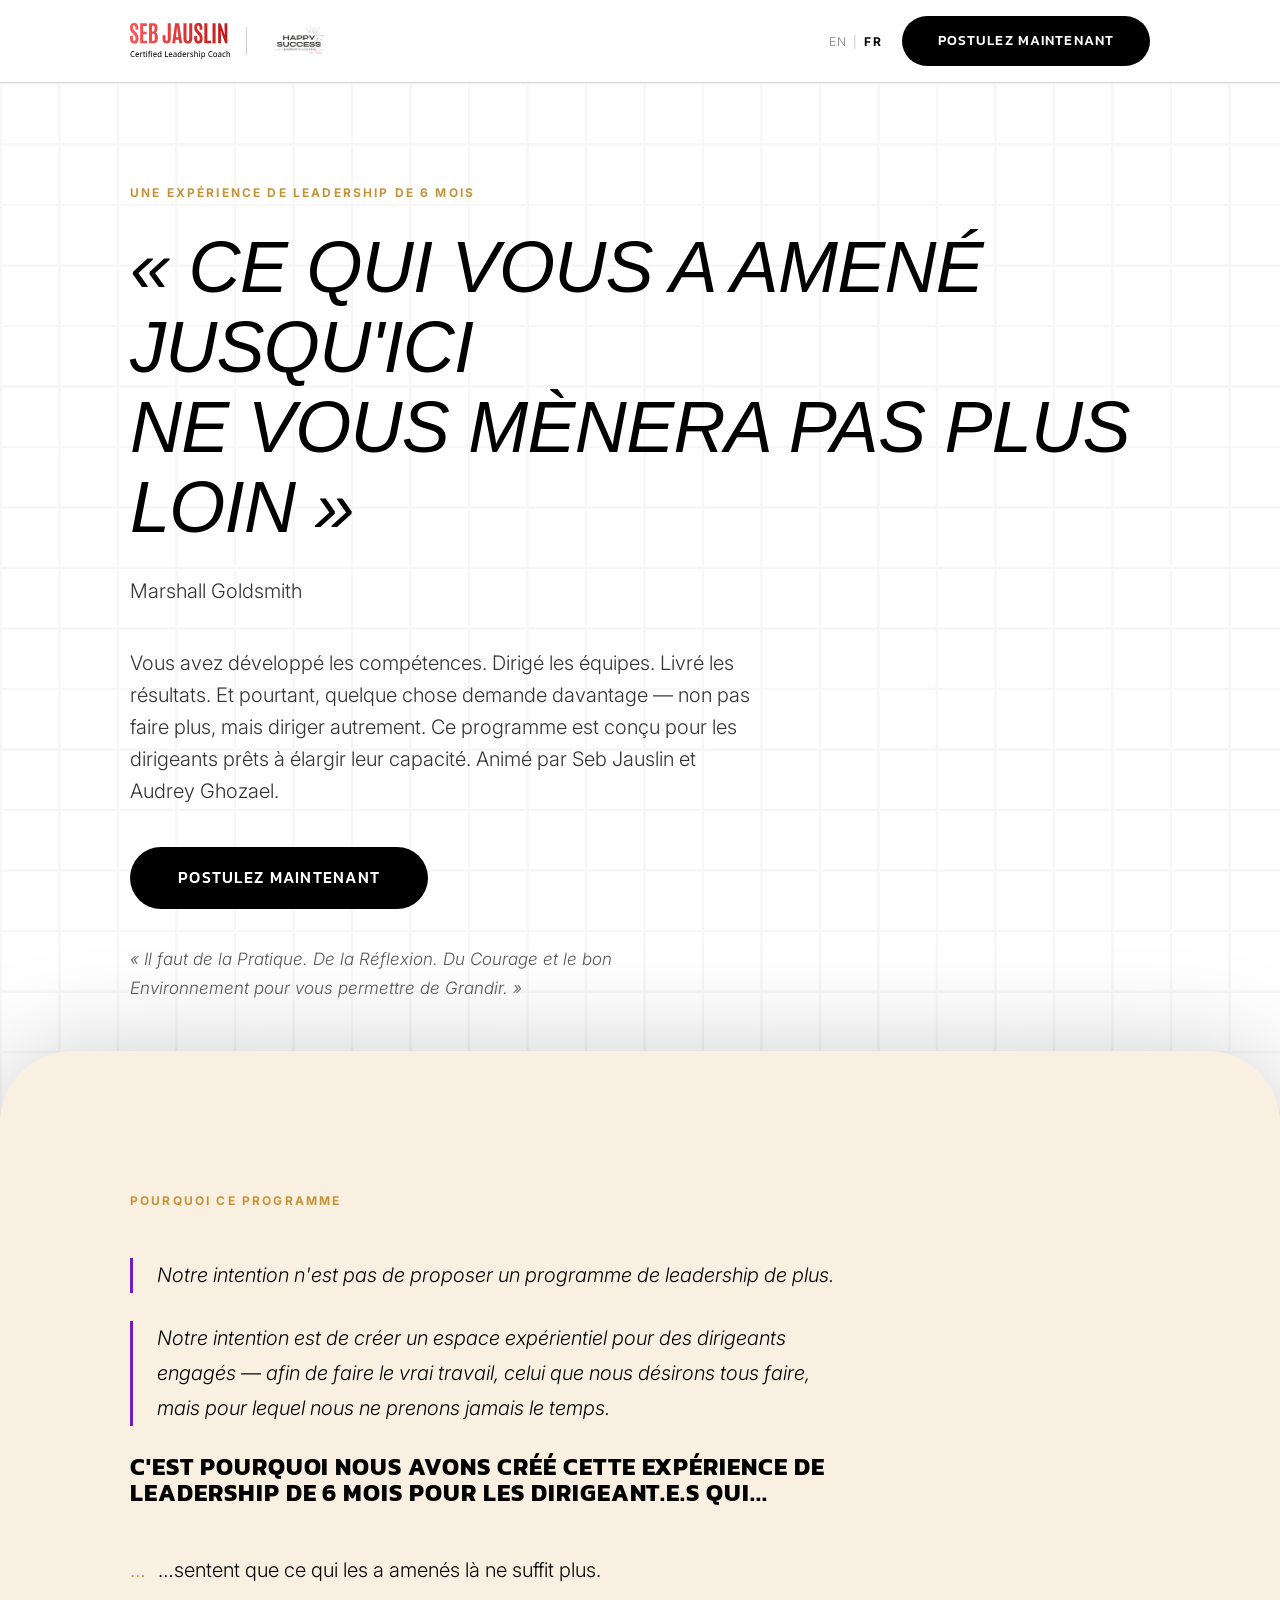
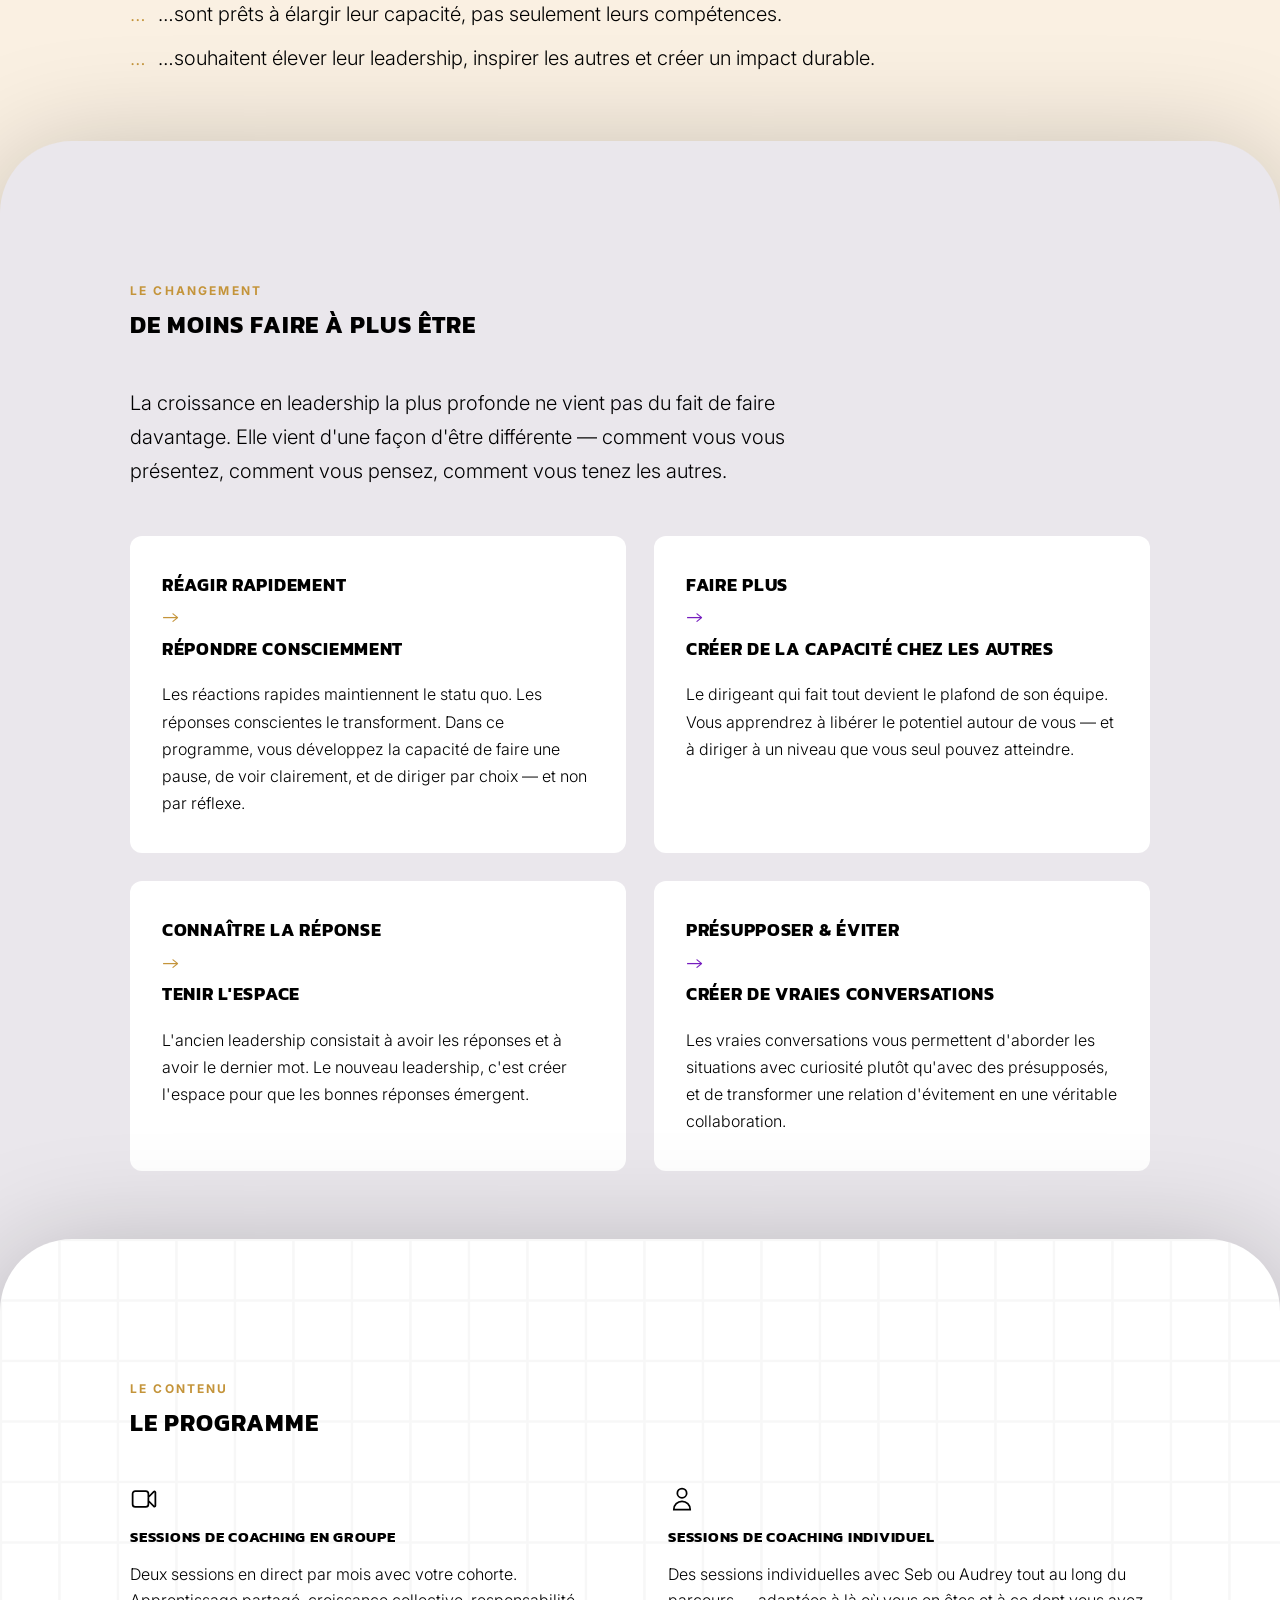
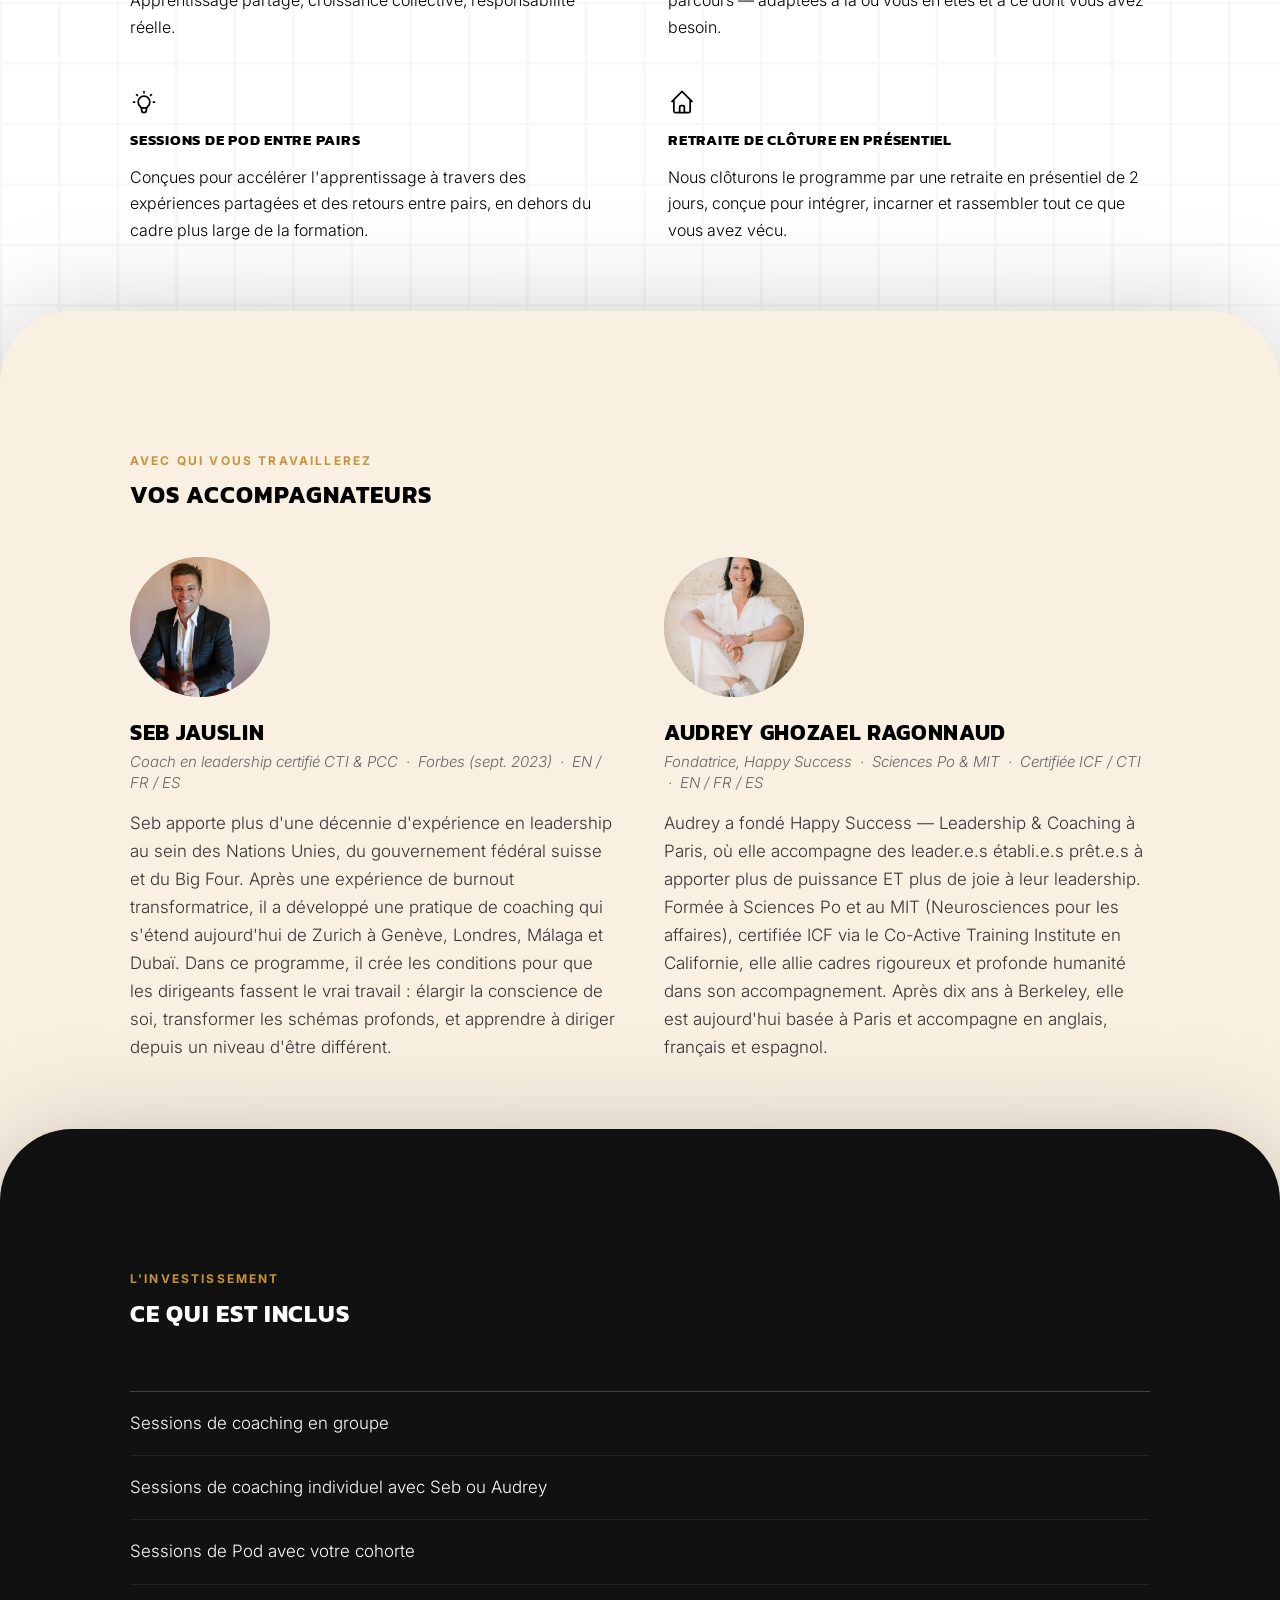
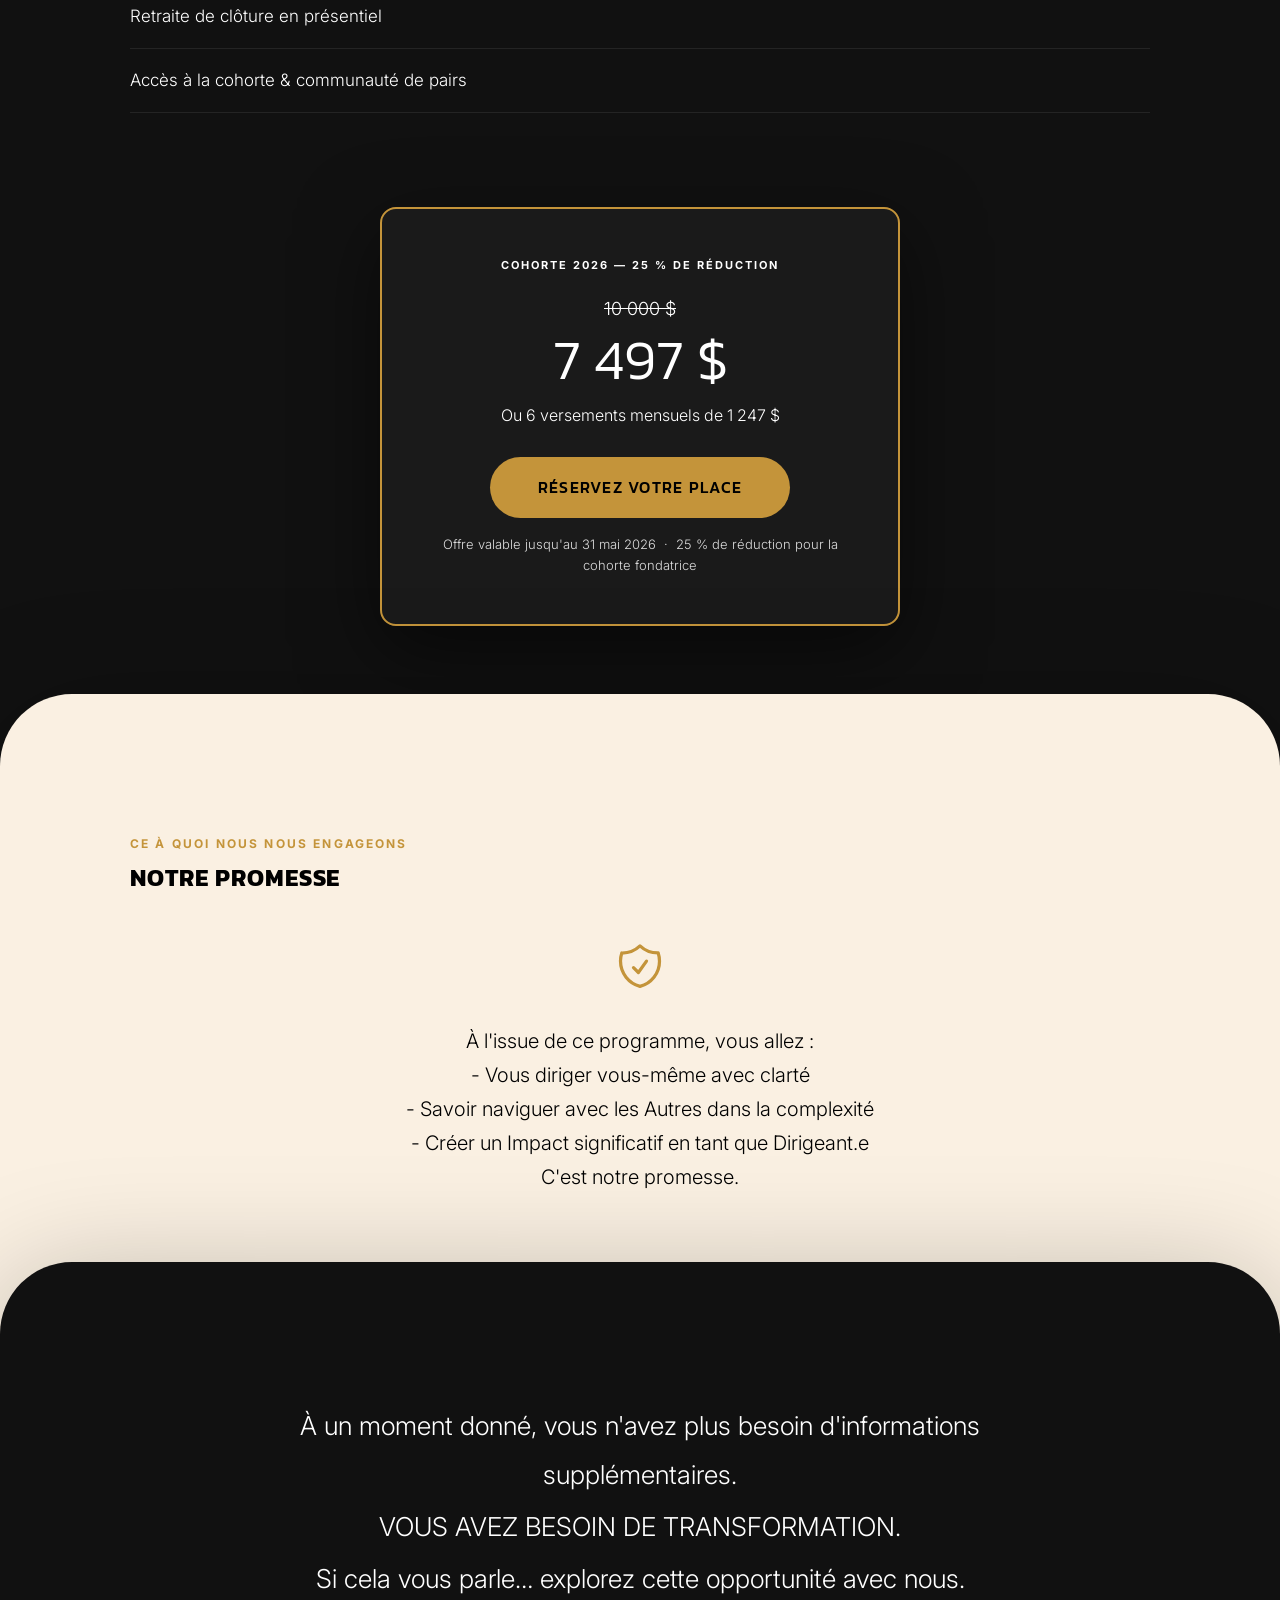
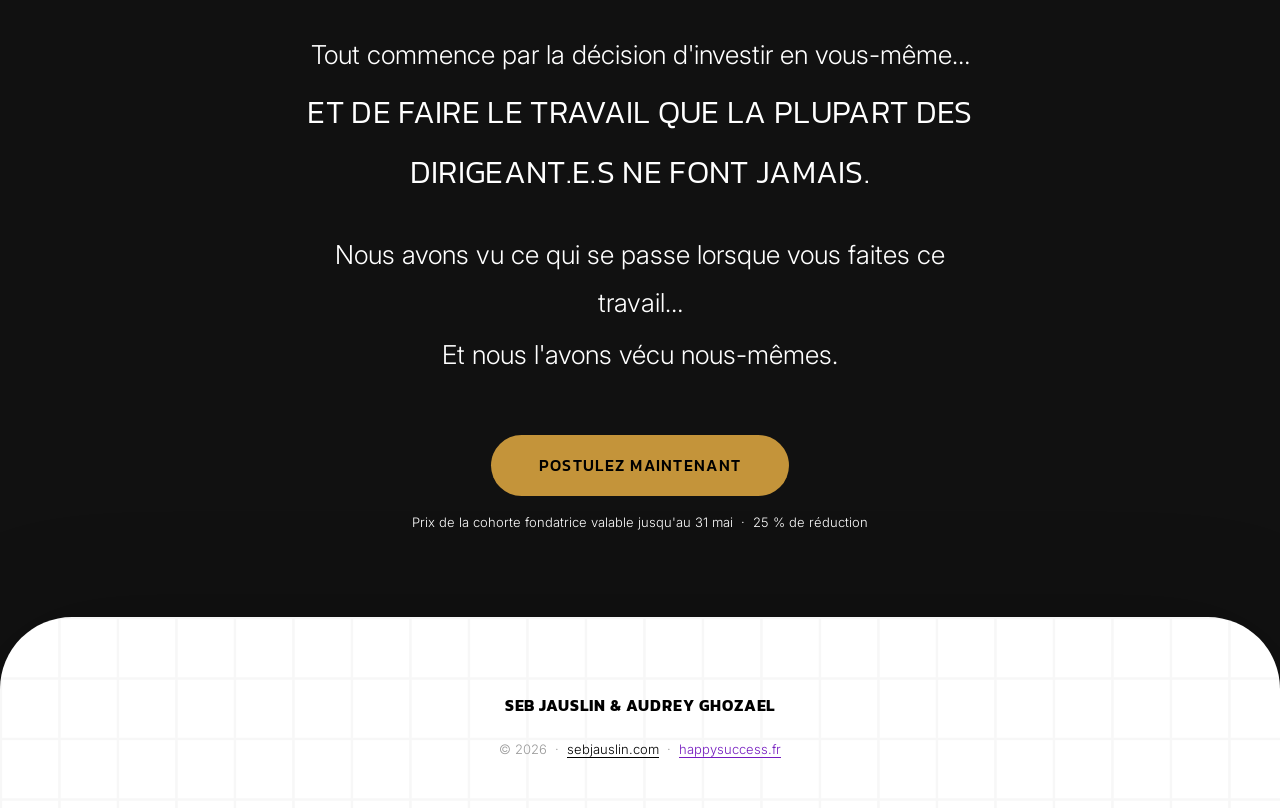
==== commit dab27a5e: "French corrections" ====
--- a/fr/index.html
+++ b/fr/index.html
@@ -3,8 +3,70 @@
 <head>
   <meta charset="UTF-8">
   <meta name="viewport" content="width=device-width, initial-scale=1.0">
-  <title>Seb Jauslin &amp; Audrey Ghozael</title>
-  <meta name="description" content="Une expérience de leadership de 6 mois pour les dirigeants prêts à développer leur capacité. Animée par Seb Jauslin et Audrey Ghozael Ragonnaud.">
+
+  <!-- SEO / GEO -->
+  <title>Expérience de Leadership 6 Mois | Seb Jauslin &amp; Audrey Ghozael</title>
+  <meta name="description" content="Une expérience de leadership transformatrice de 6 mois pour les dirigeant.e.s prêt.e.s à développer leur capacité. Animée par Seb Jauslin (Zurich) et Audrey Ghozael (Paris). Cohorte fondatrice — 25 % de réduction jusqu'au 31 mai 2026.">
+  <meta name="keywords" content="coaching leadership, coaching exécutif, programme leadership, Seb Jauslin, Audrey Ghozael, Happy Success, expérience leadership, Paris, Zurich, Genève, certifié ICF">
+  <meta name="robots" content="index, follow">
+  <meta name="author" content="Seb Jauslin, Audrey Ghozael">
+  <link rel="canonical" href="https://bedohaveleadership.com/fr/">
+  <link rel="alternate" hreflang="en" href="https://bedohaveleadership.com/">
+  <link rel="alternate" hreflang="fr" href="https://bedohaveleadership.com/fr/">
+  <link rel="alternate" hreflang="x-default" href="https://bedohaveleadership.com/">
+
+  <!-- Open Graph / Réseaux sociaux -->
+  <meta property="og:type" content="website">
+  <meta property="og:url" content="https://bedohaveleadership.com/fr/">
+  <meta property="og:title" content="Expérience de Leadership 6 Mois | Seb Jauslin &amp; Audrey Ghozael">
+  <meta property="og:description" content="Une expérience de leadership transformatrice de 6 mois pour les dirigeant.e.s. Offre fondatrice jusqu'au 31 mai 2026.">
+  <meta property="og:image" content="https://bedohaveleadership.com/assets/seb.jpg">
+  <meta property="og:locale" content="fr_FR">
+  <meta property="og:locale:alternate" content="en_US">
+  <meta property="og:site_name" content="Seb Jauslin &amp; Audrey Ghozael — Leadership">
+
+  <!-- Twitter / X Card -->
+  <meta name="twitter:card" content="summary_large_image">
+  <meta name="twitter:title" content="Expérience de Leadership 6 Mois | Seb Jauslin &amp; Audrey Ghozael">
+  <meta name="twitter:description" content="Une expérience de leadership transformatrice de 6 mois pour les dirigeant.e.s. Offre fondatrice jusqu'au 31 mai 2026.">
+  <meta name="twitter:image" content="https://bedohaveleadership.com/assets/seb.jpg">
+
+  <!-- Données structurées (JSON-LD) -->
+  <script type="application/ld+json">
+  {
+    "@context": "https://schema.org",
+    "@type": "EducationalOccupationalProgram",
+    "name": "Expérience de Leadership 6 Mois",
+    "description": "Une expérience de leadership transformatrice de 6 mois pour les dirigeant.e.s prêt.e.s à développer leur capacité.",
+    "url": "https://bedohaveleadership.com/fr/",
+    "timeToComplete": "P6M",
+    "inLanguage": ["fr", "en"],
+    "offers": {
+      "@type": "Offer",
+      "price": "7497",
+      "priceCurrency": "USD",
+      "validThrough": "2026-05-31",
+      "availability": "https://schema.org/LimitedAvailability",
+      "url": "https://tally.so/r/xX4DWv"
+    },
+    "provider": [
+      {
+        "@type": "Person",
+        "name": "Seb Jauslin",
+        "url": "https://sebjauslin.com",
+        "jobTitle": "Coach en Leadership",
+        "address": { "@type": "PostalAddress", "addressLocality": "Zurich", "addressCountry": "CH" }
+      },
+      {
+        "@type": "Person",
+        "name": "Audrey Ghozael",
+        "url": "https://happysuccess.fr",
+        "jobTitle": "Coach en Leadership",
+        "address": { "@type": "PostalAddress", "addressLocality": "Paris", "addressCountry": "FR" }
+      }
+    ]
+  }
+  </script>
 
   <!-- Fonts: Kanit (headings/buttons) + Inter (body) -->
   <link rel="preconnect" href="https://fonts.googleapis.com">
@@ -39,7 +101,7 @@
           <span class="lang-switcher__sep" aria-hidden="true">|</span>
           <strong aria-current="true">FR</strong>
         </div>
-        <a href="https://tally.so/r/xX4DWv" class="btn">RÉSERVEZ VOTRE PLACE</a>
+        <a href="https://tally.so/r/xX4DWv" class="btn">POSTULEZ MAINTENANT</a>
       </div>
     </div>
   </header>
@@ -64,7 +126,7 @@
           Animé par Seb Jauslin et Audrey Ghozael.
         </p>
 
-        <a href="https://tally.so/r/xX4DWv" class="btn btn--large">RÉSERVEZ VOTRE PLACE</a>
+        <a href="https://tally.so/r/xX4DWv" class="btn btn--large">POSTULEZ MAINTENANT</a>
 
         <blockquote class="hero__quote">
           « Il faut de la Pratique. De la Réflexion. Du Courage et le bon Environnement pour vous permettre de Grandir. »
@@ -206,7 +268,7 @@
               <path d="M3 12l2-2m0 0l7-7 7 7M5 10v10a1 1 0 001 1h3m10-11l2 2m-2-2v10a1 1 0 01-1 1h-3m-6 0a1 1 0 001-1v-4a1 1 0 011-1h2a1 1 0 011 1v4a1 1 0 001 1m-6 0h6"/>
             </svg>
             <div class="program-item__title">Retraite de clôture en présentiel</div>
-            <p>Nous clôturons le programme par une retraite en présentiel. Un espace dédié pour intégrer, incarner et rassembler tout ce que vous avez vécu.</p>
+            <p>Nous clôturons le programme par une retraite en présentiel de 2 jours, conçue pour intégrer, incarner et rassembler tout ce que vous avez vécu.</p>
           </div>
 
         </div>
@@ -239,9 +301,10 @@
               >
             </div>
             <h3 class="host-card__name">Seb Jauslin</h3>
-            <p class="host-card__creds">Coach en leadership certifié PCC &nbsp;·&nbsp; Forbes (sept. 2023) &nbsp;·&nbsp; EN / FR / ES</p>
+            <p class="host-card__creds">Coach en leadership certifié CTI &amp; PCC &nbsp;·&nbsp; Forbes (sept. 2023) &nbsp;·&nbsp; EN / FR / ES</p>
             <p class="host-card__bio">
-              Seb apporte plus d'une décennie d'expérience en leadership au sein des Nations Unies, du gouvernement fédéral suisse et du Big Four — ainsi qu'une pratique de coaching qui s'étend de Zurich à Genève, Londres, Málaga et Dubaï.
+              Seb apporte plus d'une décennie d'expérience en leadership au sein des Nations Unies, du gouvernement fédéral suisse et du Big Four.
+              Après une expérience de burnout transformatrice, il a développé une pratique de coaching qui s'étend aujourd'hui de Zurich à Genève, Londres, Málaga et Dubaï.
               Dans ce programme, il crée les conditions pour que les dirigeants fassent le vrai travail : élargir la conscience de soi, transformer les schémas profonds, et apprendre à diriger depuis un niveau d'être différent.
             </p>
           </article>
@@ -377,7 +440,7 @@
         </div>
 
         <div class="final-cta__actions">
-          <a href="https://tally.so/r/xX4DWv" class="btn btn--large">RÉSERVEZ VOTRE PLACE</a>
+          <a href="https://tally.so/r/xX4DWv" class="btn btn--large">POSTULEZ MAINTENANT</a>
           <p class="final-cta__caption">Prix de la cohorte fondatrice valable jusqu'au 31 mai &nbsp;&middot;&nbsp; 25&nbsp;% de réduction</p>
           <div class="final-cta__countdown">
             <span class="mini-countdown" data-countdown aria-label="Temps restant"></span>
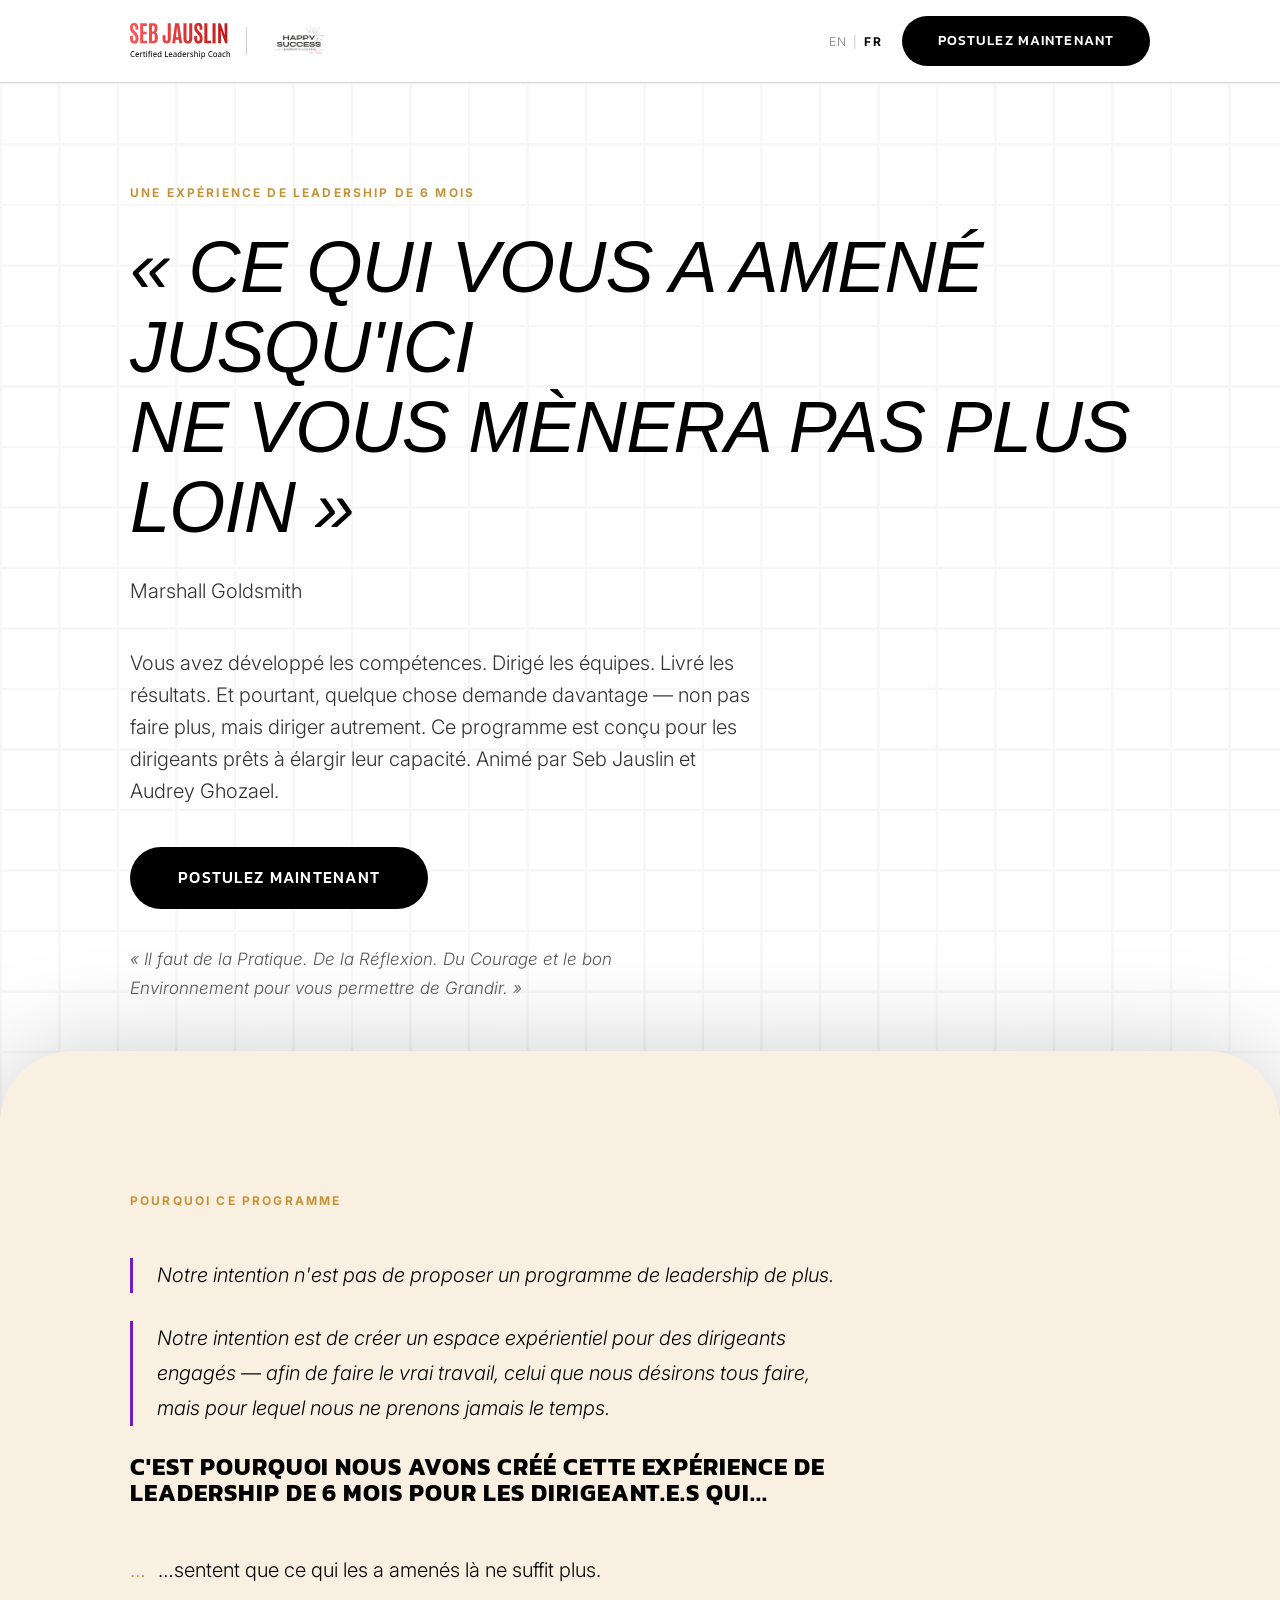
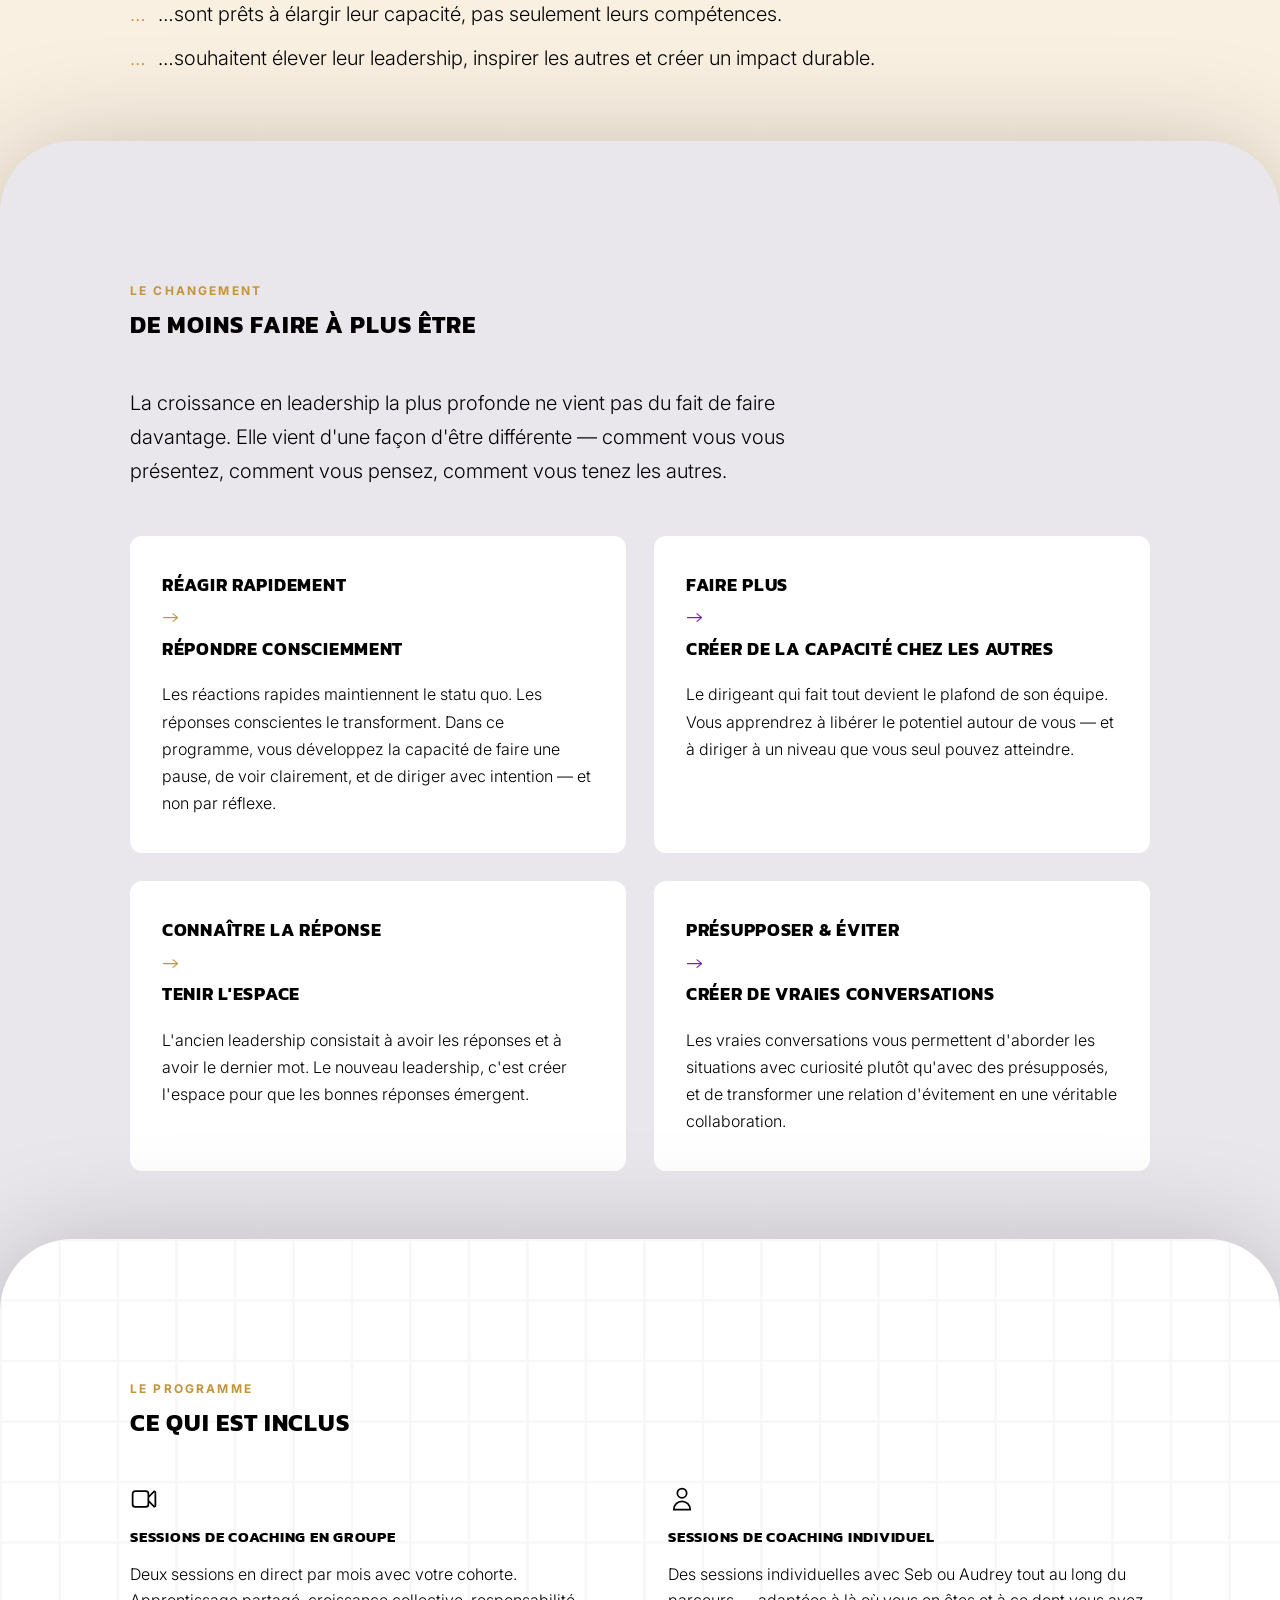
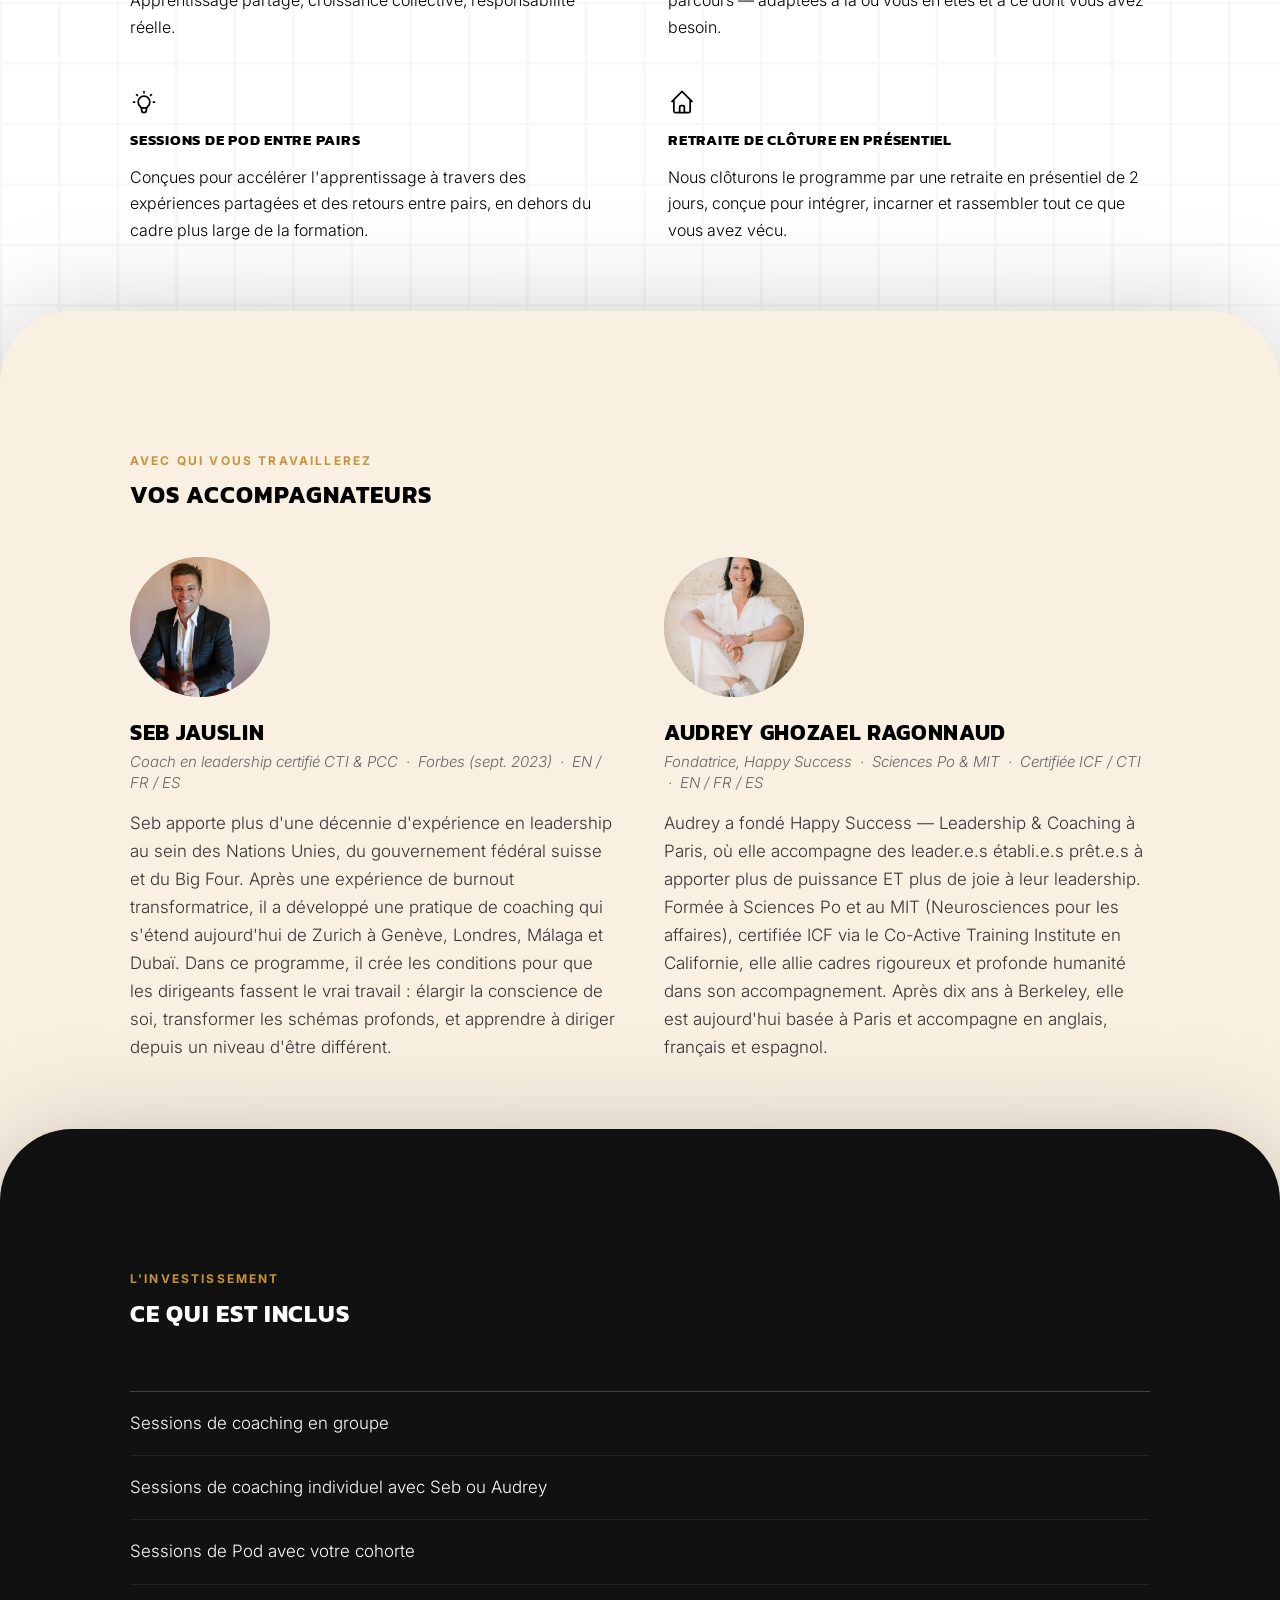
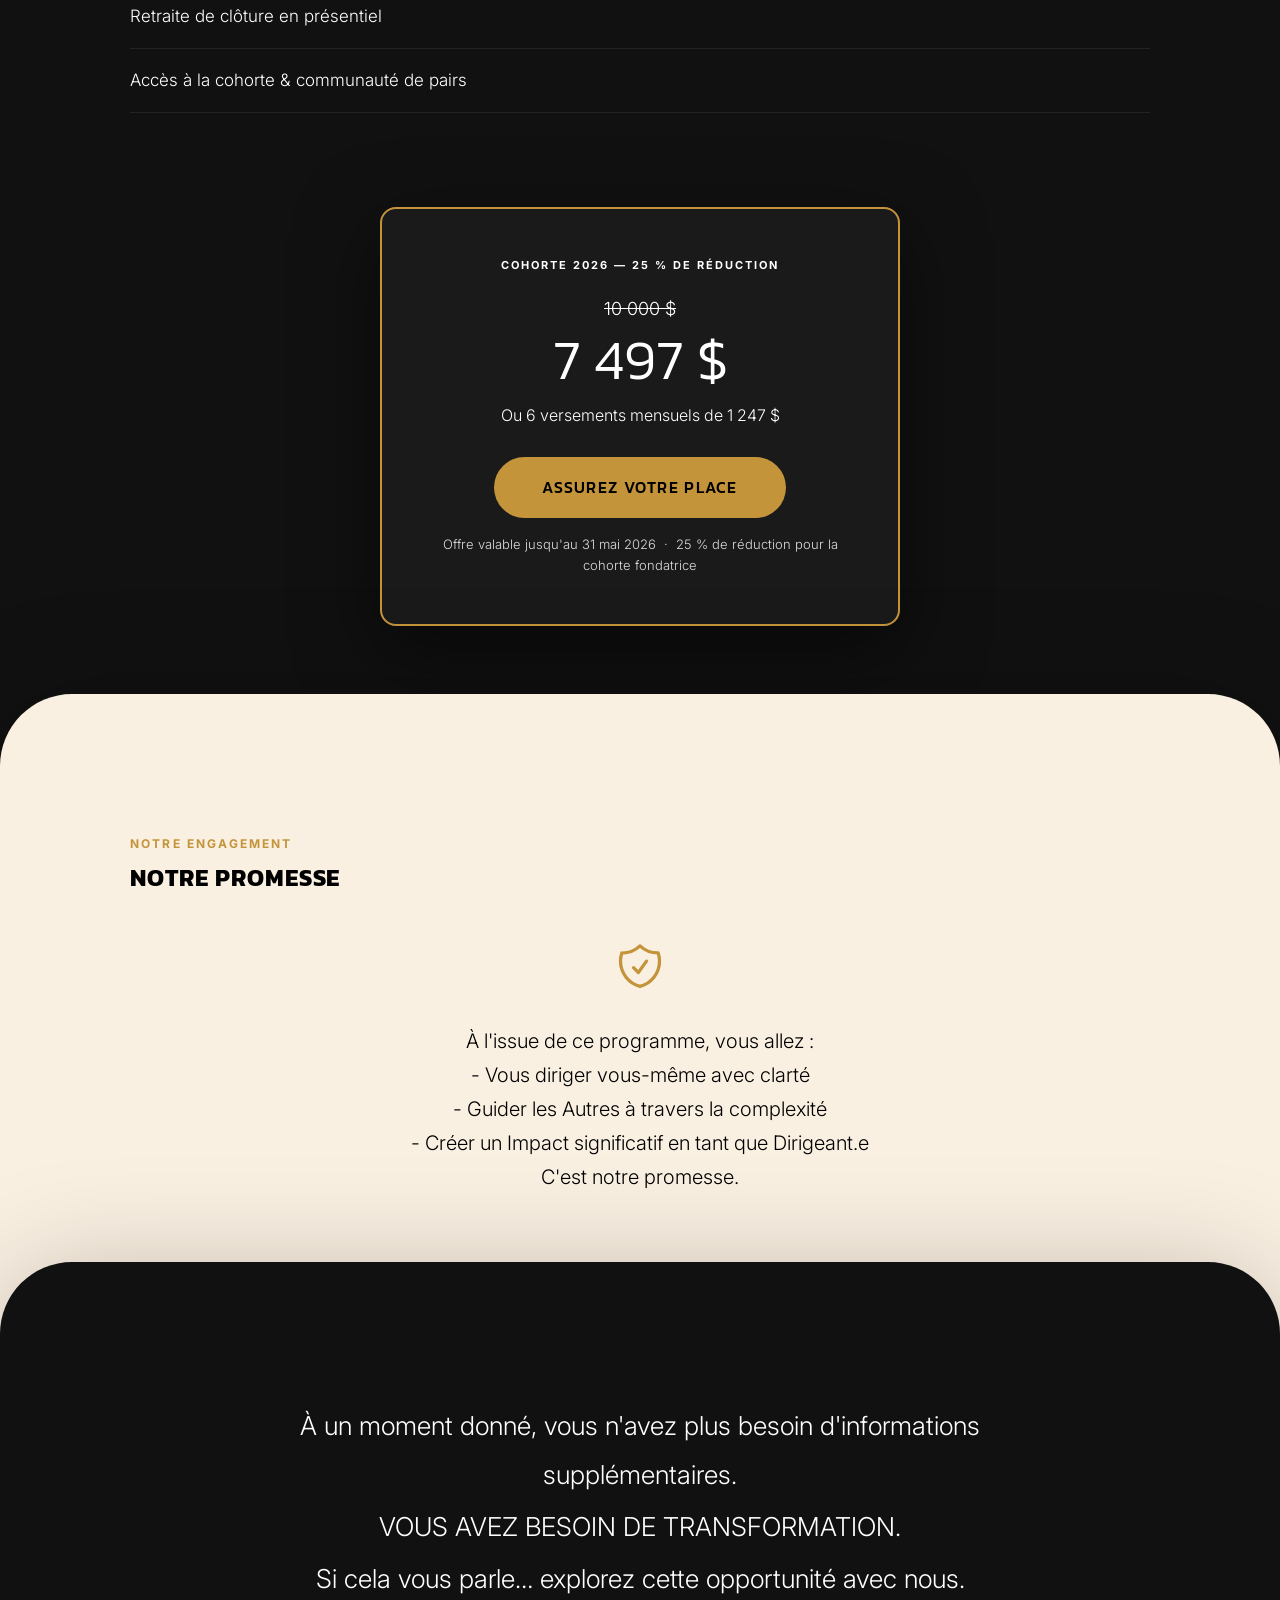
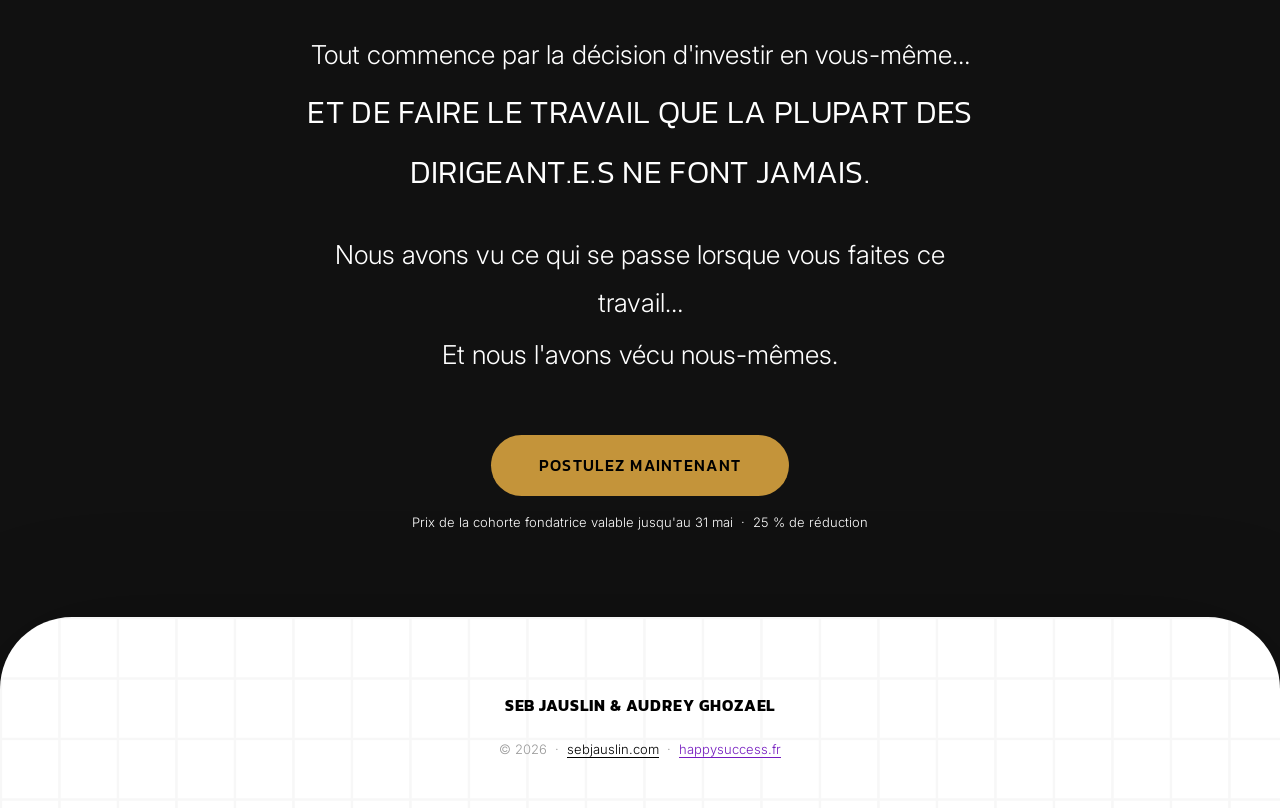
==== commit 557fb5dd: "French corrections v2" ====
--- a/fr/index.html
+++ b/fr/index.html
@@ -82,7 +82,7 @@
     <div class="announcement-bar__inner">
       <span class="announcement-bar__text">Cohorte fondatrice — 25&nbsp;% de réduction jusqu'au 31 mai 2026</span>
       <span class="mini-countdown" data-countdown aria-label="Temps restant"></span>
-      <a href="https://tally.so/r/xX4DWv" class="announcement-bar__cta">RÉSERVEZ VOTRE PLACE →</a>
+      <a href="https://tally.so/r/xX4DWv" class="announcement-bar__cta">ASSUREZ VOTRE PLACE →</a>
       <button class="announcement-bar__dismiss" aria-label="Fermer l'annonce">×</button>
     </div>
   </div>
@@ -184,7 +184,7 @@
             </div>
             <p>
               Les réactions rapides maintiennent le statu quo. Les réponses conscientes le transforment.
-              Dans ce programme, vous développez la capacité de faire une pause, de voir clairement, et de diriger par choix — et non par réflexe.
+              Dans ce programme, vous développez la capacité de faire une pause, de voir clairement, et de diriger avec intention — et non par réflexe.
             </p>
           </div>
 
@@ -233,8 +233,8 @@
       <div class="container">
 
         <div class="section__header">
-          <p class="eyebrow">Le contenu</p>
-          <h2 id="inside-heading">LE PROGRAMME</h2>
+          <p class="eyebrow">Le programme</p>
+          <h2 id="inside-heading">CE QUI EST INCLUS</h2>
         </div>
 
         <div class="program-grid">
@@ -389,7 +389,7 @@
           <div class="price-card__countdown">
             <span class="mini-countdown" data-countdown aria-label="Temps restant avant la fin de l'offre"></span>
           </div>
-          <a href="https://tally.so/r/xX4DWv" class="btn btn--large">RÉSERVEZ VOTRE PLACE</a>
+          <a href="https://tally.so/r/xX4DWv" class="btn btn--large">ASSUREZ VOTRE PLACE</a>
           <p class="price-card__caption">Offre valable jusqu'au 31 mai 2026 &nbsp;&middot;&nbsp; 25&nbsp;% de réduction pour la cohorte fondatrice</p>
         </div>
 
@@ -401,7 +401,7 @@
       <div class="container">
 
         <div class="section__header">
-          <p class="eyebrow">Ce à quoi nous nous engageons</p>
+          <p class="eyebrow">Notre engagement</p>
           <h2 id="promise-heading">NOTRE PROMESSE</h2>
         </div>
 
@@ -414,7 +414,7 @@
         <p class="being__intro">
 À l'issue de ce programme, vous allez : </br>
 - Vous diriger vous-même avec clarté</br>
-- Savoir naviguer avec les Autres dans la complexité</br>
+- Guider les Autres à travers la complexité</br>
 - Créer un Impact significatif en tant que Dirigeant.e</br>
 C'est notre promesse.
         </p>
